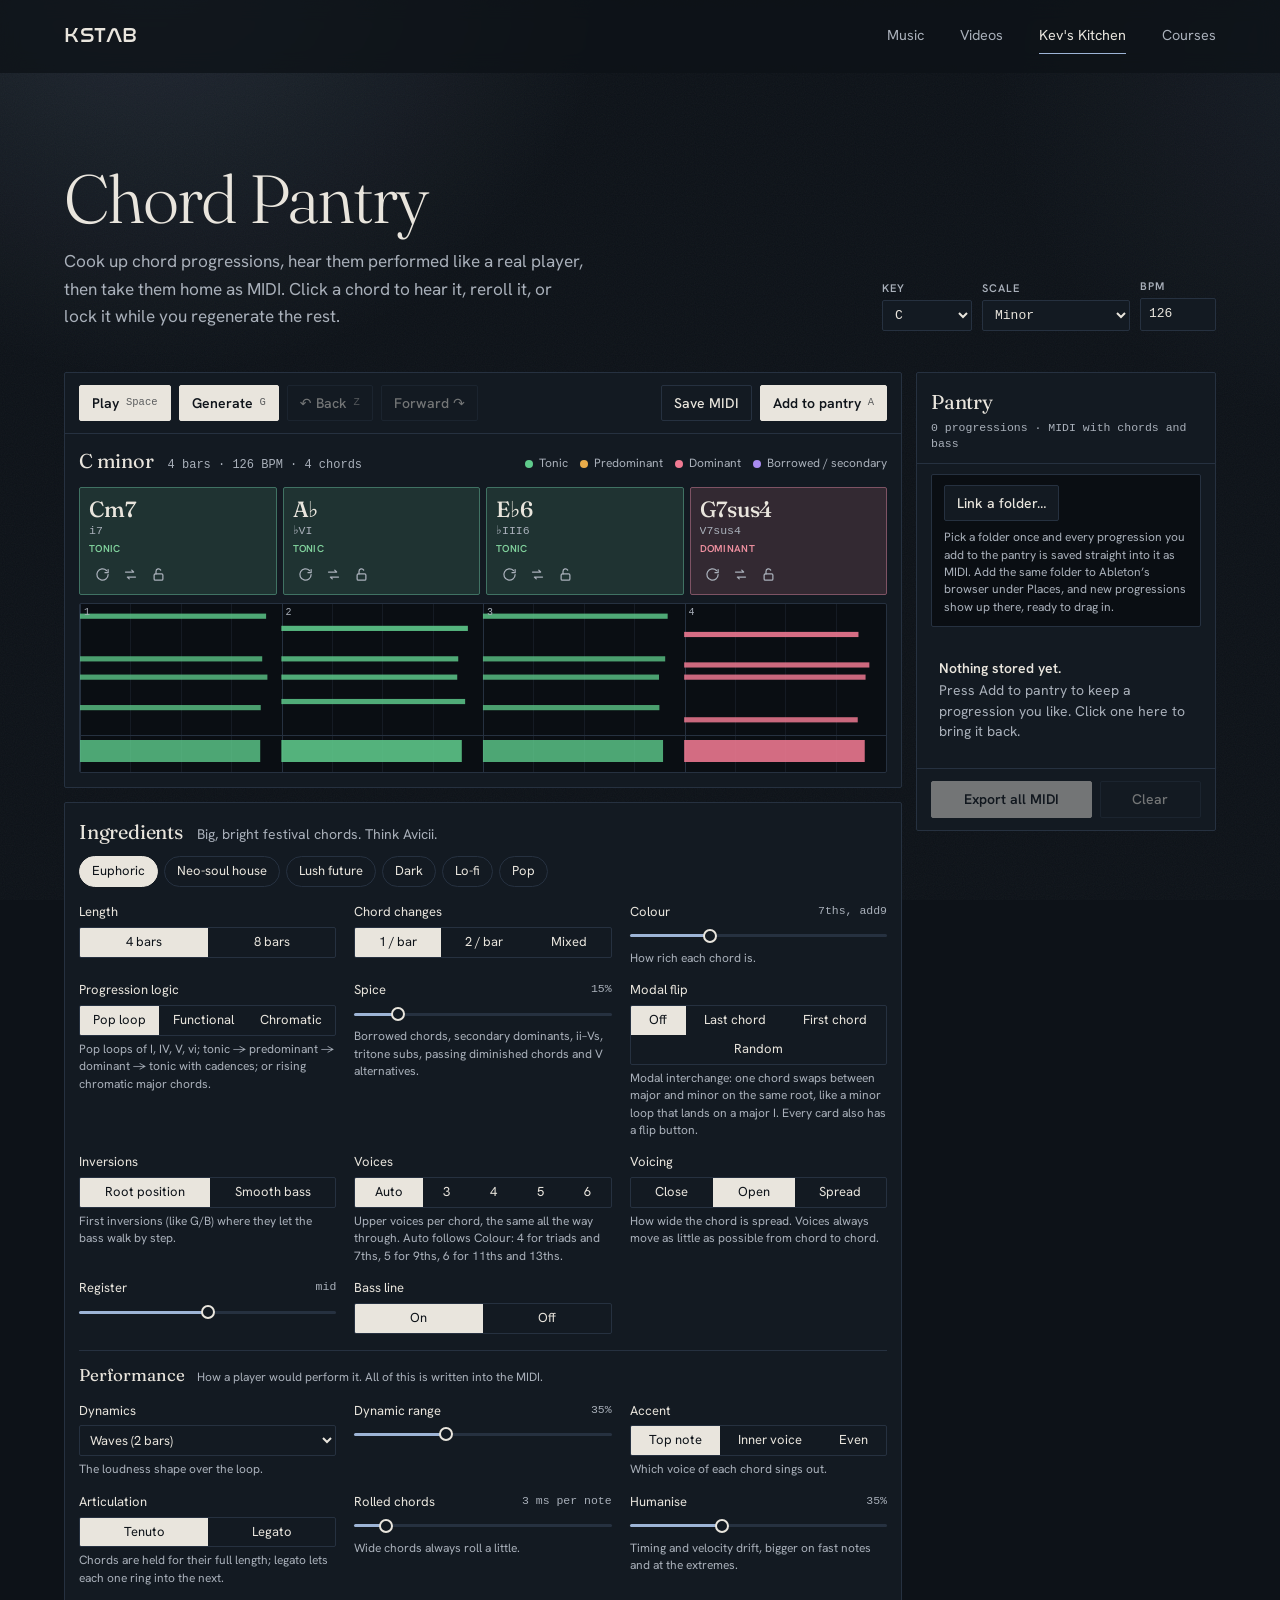
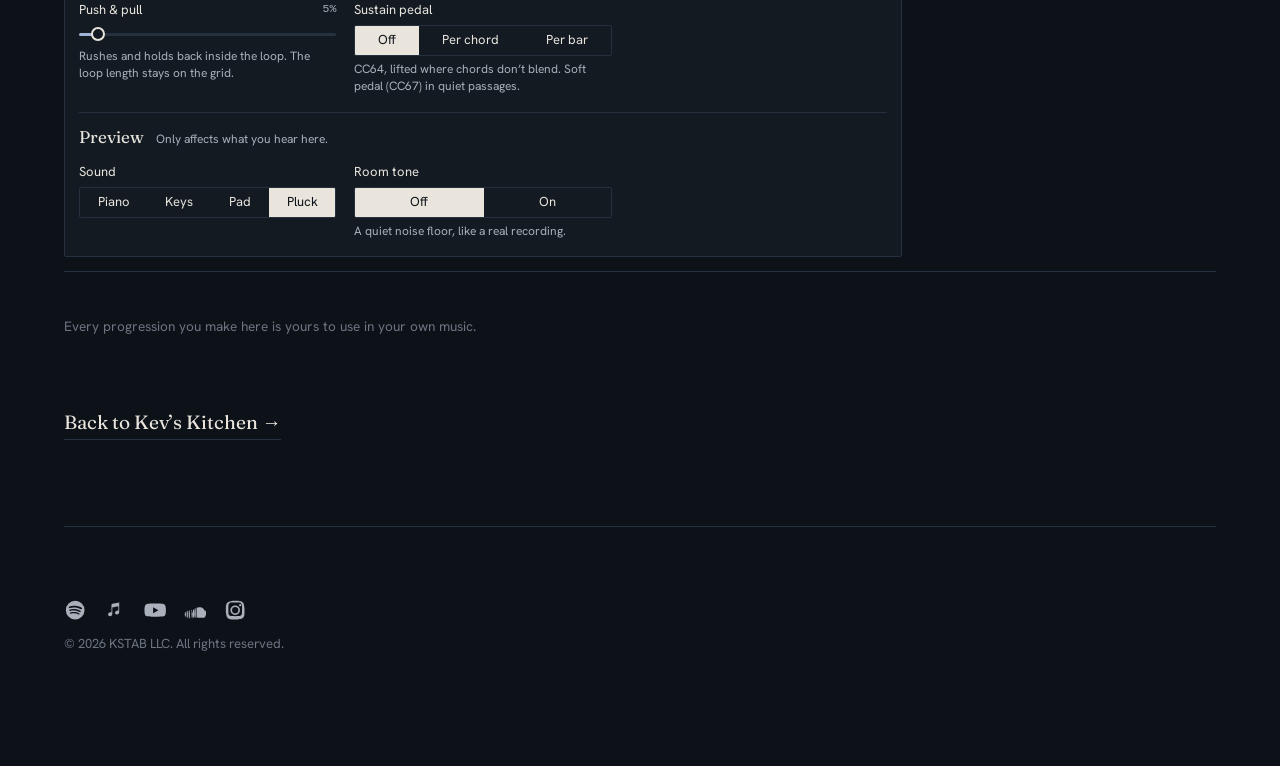
==== chord-pantry.html @ c42fcb66 "Chord Pantry: 3-6 voices per chord (Auto follows Colour) Co-Authored-By: Claude Opus 5.5 <noreply@an" ====
<!DOCTYPE html>
<html lang="en">
<head>
<meta charset="UTF-8">
<meta name="viewport" content="width=device-width, initial-scale=1, viewport-fit=cover">
<title>Chord Pantry — Kev&rsquo;s Kitchen</title>
<meta name="description" content="Chord Pantry: a free in-browser chord progression generator. Pick a style and key, hear it played like a real performance, and save it as MIDI with chords, bass and sustain pedal.">
<link rel="preconnect" href="https://fonts.googleapis.com">
<link rel="preconnect" href="https://fonts.gstatic.com" crossorigin>
<link href="https://fonts.googleapis.com/css2?family=Fraunces:opsz,wght@9..144,300;9..144,400;9..144,500&family=Hanken+Grotesk:wght@400;500;600&display=swap" rel="stylesheet">
<link rel="stylesheet" href="styles.css">
<link rel="icon" href="icons/favicon.svg" type="image/svg+xml">
<link rel="icon" href="icons/favicon-32.png" sizes="32x32" type="image/png">
<link rel="icon" href="icons/favicon.ico" sizes="any">
<link rel="apple-touch-icon" href="icons/apple-touch-icon.png">
<style>
/* Layout: a workbench — the progression (chord cards over a piano roll) is the hero; ingredients (controls) below it; the pantry of saved progressions on the right. Chords are tinted by harmonic function. */
:root{
  /* Site blue-hour palette (styles.css), mapped onto the tool's tokens */
  --maxw:1360px;
  --panel:var(--bg-raise); --sunk:#0a0e13; --muted:var(--ink-soft); --accent-ink:#10151b;
  --f-tonic:#5FCB8C; --f-pre:#E9AC4A; --f-dom:#F07A92; --f-color:#A98BF0; --tint:.16;
  --display:"Fraunces", Georgia, serif;
  --body:"Hanken Grotesk", system-ui, -apple-system, sans-serif;
  --mono:ui-monospace, "SF Mono", Menlo, Consolas, monospace;
}
*{box-sizing:border-box}
button,input,select{font:inherit;color:inherit}
:focus-visible{outline:2px solid var(--accent);outline-offset:2px}
.app{position:relative;z-index:1;max-width:var(--maxw);margin:0 auto;padding:0 var(--pad) clamp(2rem,5vh,3rem);font-size:14px;line-height:1.45;display:flex;flex-direction:column;gap:14px}

header.top{padding:clamp(3rem,10vh,6rem) 0 clamp(1rem,3vh,1.75rem);display:flex;flex-wrap:wrap;align-items:flex-end;justify-content:space-between;gap:14px 24px}
.brand h1{font-family:var(--display);font-weight:300;font-size:clamp(2.4rem,8vw,4.25rem);letter-spacing:-0.025em;margin:0 0 .85rem;line-height:1.05;text-wrap:balance}
.brand p{margin:0;color:var(--ink-soft);max-width:52ch;font-size:clamp(1rem,0.97rem + 0.15vw,1.075rem);line-height:1.6}
.globals{display:flex;flex-wrap:wrap;gap:10px;align-items:flex-end}
.field{display:flex;flex-direction:column;gap:3px;min-width:0}
.field label,.lbl{font-size:11px;text-transform:uppercase;letter-spacing:.08em;color:var(--muted);font-weight:600}
.field select,.field input[type=number]{background:var(--panel);border:1px solid var(--line);border-radius:2px;padding:6px 8px;font-family:var(--mono);font-size:13px}
.field input[type=number]{width:76px}

.bench{display:grid;grid-template-columns:minmax(0,1fr) 300px;grid-template-areas:"stage pantry" "ctrl pantry";gap:14px;align-items:start}
.panel{background:var(--panel);border:1px solid var(--line);border-radius:2px}
.stage{grid-area:stage;min-width:0}
.ctrl{grid-area:ctrl;min-width:0}
.pantry{grid-area:pantry}
@media (max-width:980px){ .bench{grid-template-columns:minmax(0,1fr);grid-template-areas:"stage" "ctrl" "pantry"} }

/* transport */
.transport{display:flex;flex-wrap:wrap;gap:8px;padding:12px 14px;border-bottom:1px solid var(--line);align-items:center}
.tbtn{border:1px solid var(--line);background:var(--panel);padding:7px 12px;border-radius:2px;cursor:pointer;font-weight:500;display:inline-flex;gap:7px;align-items:center;white-space:nowrap}
.tbtn:hover{background:var(--sunk)}
.tbtn.primary{background:var(--accent);color:var(--accent-ink);border-color:var(--accent);font-weight:600}
.tbtn.primary:hover{filter:brightness(1.07)}
.tbtn:disabled{opacity:.45;cursor:not-allowed}
.tbtn kbd{font-family:var(--mono);font-size:10.5px;opacity:.65}
.spacer{flex:1}
@media (max-width:560px){ .tbtn kbd{display:none} }

.readout{display:flex;flex-wrap:wrap;gap:6px 14px;align-items:baseline;padding:12px 14px 0;font-family:var(--mono);font-size:12px;color:var(--muted)}
.readout b{font-family:var(--display);font-weight:400;font-size:20px;color:var(--ink);letter-spacing:-.01em}
.legend{display:flex;flex-wrap:wrap;gap:12px;font-family:var(--body);font-size:12px;margin-left:auto}
.legend span{display:inline-flex;align-items:center;gap:6px}
.legend i{width:8px;height:8px;border-radius:50%;background:var(--c)}

/* timeline */
.tl{overflow-x:auto;padding:12px 14px 14px}
.tl-inner{min-width:680px;display:flex;flex-direction:column;gap:8px}
.strip{display:grid;gap:6px}
.card{--c:var(--f-tonic);position:relative;min-width:0;border:1px solid color-mix(in oklab,var(--c) 45%,var(--line));background:color-mix(in oklab,var(--c) calc(var(--tint)*100%),var(--panel));
  border-radius:2px;padding:9px 9px 8px;display:flex;flex-direction:column;gap:2px;cursor:pointer;text-align:left}
.card:hover{background:color-mix(in oklab,var(--c) calc(var(--tint)*180%),var(--panel))}
.card.playing{box-shadow:0 0 0 2px var(--c)}
.card .nm{font-family:var(--display);font-size:clamp(17px,1.8vw,22px);font-weight:500;letter-spacing:-.01em;line-height:1.1;white-space:nowrap;overflow:hidden;text-overflow:ellipsis}
.card .rn{font-family:var(--mono);font-size:11.5px;color:var(--muted);white-space:nowrap;overflow:hidden;text-overflow:ellipsis}
.card .fn{font-size:10px;text-transform:uppercase;letter-spacing:.03em;font-weight:600;color:color-mix(in oklab,var(--c) 80%,var(--ink));white-space:nowrap;overflow:hidden;text-overflow:ellipsis}
.card .acts{display:flex;gap:2px;margin-top:4px}
.card .ic{border:0;background:transparent;width:26px;height:24px;display:grid;place-items:center;border-radius:2px;color:var(--muted);cursor:pointer;padding:0}
.card .ic:hover{background:color-mix(in oklab,var(--c) 22%,transparent);color:var(--ink)}
.card .ic[aria-pressed="true"]{color:var(--c)}
.card .ic svg{width:15px;height:15px}
.card .ic:disabled{opacity:.3;cursor:default}
.card.locked{border-style:dashed}
.card.f-pre{--c:var(--f-pre)} .card.f-dom{--c:var(--f-dom)} .card.f-color,.card.f-sec{--c:var(--f-color)}
canvas.roll{width:100%;height:170px;display:block;border-radius:2px;background:var(--sunk);border:1px solid var(--line)}

/* controls */
.ctrl h2,.pantry h2{margin:0;font-family:var(--display);font-weight:400;font-size:20px;letter-spacing:-.01em}
.ctrl-head{display:flex;flex-wrap:wrap;align-items:baseline;gap:6px 14px;padding:14px 14px 0}
.ctrl-head p{margin:0;color:var(--muted)}
.styles{display:flex;flex-wrap:wrap;gap:6px;padding:10px 14px 4px}
.chip{border:1px solid var(--line);background:transparent;border-radius:999px;padding:5px 12px;cursor:pointer;font-size:13px}
.chip:hover{background:var(--sunk)}
.chip[aria-pressed="true"]{background:var(--ink);color:var(--bg);border-color:var(--ink)}
.grid{display:grid;grid-template-columns:repeat(auto-fill,minmax(190px,1fr));gap:14px 18px;padding:12px 14px 16px}
.prm{display:flex;flex-direction:column;gap:5px;min-width:0}
.prm .row{display:flex;justify-content:space-between;gap:8px;font-size:13px}
.prm .val{font-family:var(--mono);font-size:11.5px;color:var(--muted)}
.seg{display:flex;border:1px solid var(--line);border-radius:2px;overflow:hidden;flex-wrap:wrap}
.seg button{flex:1 1 auto;border:0;background:transparent;padding:5px 8px;cursor:pointer;font-size:13px;white-space:nowrap}
.seg button[aria-pressed="true"]{background:var(--ink);color:var(--bg)}
.prm select{background:var(--panel);border:1px solid var(--line);border-radius:2px;padding:5px 6px;font-size:13px;width:100%}
input[type=range]{-webkit-appearance:none;appearance:none;width:100%;height:18px;background:transparent;cursor:pointer;margin:0}
input[type=range]::-webkit-slider-runnable-track{height:3px;border-radius:2px;background:linear-gradient(90deg,var(--accent) var(--p,50%),var(--line) var(--p,50%))}
input[type=range]::-moz-range-track{height:3px;border-radius:2px;background:linear-gradient(90deg,var(--accent) var(--p,50%),var(--line) var(--p,50%))}
input[type=range]::-webkit-slider-thumb{-webkit-appearance:none;width:14px;height:14px;border-radius:50%;background:var(--panel);border:2px solid var(--ink);margin-top:-5.5px}
input[type=range]::-moz-range-thumb{width:12px;height:12px;border-radius:50%;background:var(--panel);border:2px solid var(--ink)}
.hint{font-size:12px;color:var(--muted);margin:0}
.ghead{grid-column:1/-1;display:flex;flex-wrap:wrap;align-items:baseline;gap:4px 12px;border-top:1px solid var(--line);padding-top:12px;margin-top:2px}
.ghead h3{margin:0;font-family:var(--display);font-weight:400;font-size:17px}

/* pantry */
.pantry-head{display:flex;flex-direction:column;gap:4px;padding:14px 14px 10px;border-bottom:1px solid var(--line)}
.pantry-head p{margin:0;font-family:var(--mono);font-size:11.5px;color:var(--muted)}
.plist{list-style:none;margin:0;padding:6px;display:flex;flex-direction:column;gap:2px;max-height:520px;overflow:auto}
.plist li{display:grid;grid-template-columns:minmax(0,1fr) auto;gap:6px;align-items:center;padding:7px 8px;border-radius:2px}
.plist li:hover{background:var(--sunk)}
.plist .load{border:0;background:transparent;text-align:left;cursor:pointer;padding:0;min-width:0}
.plist .ch{display:block;font-family:var(--display);font-size:15px;white-space:nowrap;overflow:hidden;text-overflow:ellipsis}
.plist .meta{display:block;font-family:var(--mono);font-size:11px;color:var(--muted);white-space:nowrap;overflow:hidden;text-overflow:ellipsis}
.plist .del{border:0;background:transparent;color:var(--muted);cursor:pointer;width:26px;height:26px;border-radius:2px}
.plist .del:hover{background:var(--panel);color:var(--ink)}
.plist .empty{display:block;padding:14px 8px;color:var(--muted)}
.plist .empty strong{display:block;color:var(--ink);font-weight:600;margin-bottom:2px}
.folder{margin:10px 14px 4px;padding:10px 12px;border:1px solid var(--line);border-radius:2px;background:var(--sunk);display:flex;flex-direction:column;gap:8px;font-size:13px}
.folder .f-row{display:flex;flex-wrap:wrap;gap:8px;align-items:center}
.folder .f-name{font-weight:600;overflow-wrap:anywhere}
.folder .f-help{font-size:12px;color:var(--muted);margin:0}
.folder .linkbtn{border:0;background:none;padding:0;color:var(--muted);text-decoration:underline;cursor:pointer;font-size:12px}
.pantry-foot{display:flex;flex-wrap:wrap;gap:8px;padding:12px 14px;border-top:1px solid var(--line)}
.pantry-foot .tbtn{flex:1 1 auto;justify-content:center}
.confirm{display:flex;flex-wrap:wrap;gap:8px;align-items:center;width:100%}

.toast{position:fixed;left:50%;bottom:calc(20px + env(safe-area-inset-bottom, 0px));transform:translateX(-50%) translateY(12px);opacity:0;pointer-events:none;
  background:var(--ink);color:var(--bg);padding:9px 14px;border-radius:2px;font-size:13px;transition:opacity .2s,transform .2s;max-width:calc(100vw - 32px)}
.toast.show{opacity:1;transform:translateX(-50%) translateY(0)}
@media (prefers-reduced-motion: reduce){ .toast{transition:none} }

/* Site look for the tool's buttons */
.tbtn{font-size:14px;transition:background .2s ease,color .2s ease,border-color .2s ease}
.tbtn.primary{background:var(--ink);color:#10151b;border-color:var(--ink)}
.tbtn.primary:hover{background:transparent;color:var(--ink);filter:none}
.tbtn kbd{background:none;border:0;padding:0;color:inherit;font-weight:500}
.page-foot{position:relative;z-index:1;border-top:1px solid var(--line);padding:clamp(2rem,5vh,3rem) 0 clamp(3rem,8vh,5rem)}
.page-foot p{color:var(--ink-faint);font-size:0.85rem;max-width:60ch;margin:0 0 1.5rem}
</style>

</head>
<body>
<div class="atmosphere" aria-hidden="true"></div>

<header class="nav" id="nav">
  <div class="nav-inner">
    <a href="index.html#top" class="wordmark">KSTAB</a>
    <nav class="nav-links" aria-label="Primary">
      <a href="discography.html">Music</a>
      <a href="videos.html">Videos</a>
      <a href="kitchen.html" class="active" aria-current="page">Kev's Kitchen</a>
      <a href="courses.html">Courses</a>
    </nav>
  </div>
</header>

<main class="app" id="top">
  <header class="top">
    <div class="brand">
      <h1>Chord Pantry</h1>
      <p>Cook up chord progressions, hear them performed like a real player, then take them home as MIDI. Click a chord to hear it, reroll it, or lock it while you regenerate the rest.</p>
    </div>
    <div class="globals">
      <div class="field"><label for="gKey">Key</label><select id="gKey"></select></div>
      <div class="field"><label for="gScale">Scale</label><select id="gScale"></select></div>
      <div class="field"><label for="gBpm">BPM</label><input id="gBpm" type="number" min="60" max="180" step="1" value="122"></div>
    </div>
  </header>

  <div class="bench">
    <section class="panel stage" aria-label="Progression">
      <div class="transport">
        <button class="tbtn primary" id="bPlay" type="button">Play <kbd>Space</kbd></button>
        <button class="tbtn primary" id="bGen" type="button">Generate <kbd>G</kbd></button>
        <button class="tbtn" id="bBack" type="button" title="Previous progression (Z)" disabled>&#8630; Back <kbd>Z</kbd></button>
        <button class="tbtn" id="bFwd" type="button" title="Forward again (Shift+Z)" disabled>Forward &#8631;</button>
        <span class="spacer"></span>
        <button class="tbtn" id="bMidi" type="button">Save MIDI</button>
        <button class="tbtn primary" id="bAdd" type="button">Add to pantry <kbd>A</kbd></button>
      </div>
      <div class="readout">
        <b id="rKey">C minor</b><span id="rMeta">4 bars · 122 BPM</span>
        <span class="legend" aria-label="Chord colours">
          <span style="--c:var(--f-tonic)"><i></i>Tonic</span>
          <span style="--c:var(--f-pre)"><i></i>Predominant</span>
          <span style="--c:var(--f-dom)"><i></i>Dominant</span>
          <span style="--c:var(--f-color)"><i></i>Borrowed / secondary</span>
        </span>
      </div>
      <div class="tl" id="tl">
        <div class="tl-inner">
          <div class="strip" id="strip"></div>
          <canvas class="roll" id="roll" aria-label="Piano roll of the progression"></canvas>
        </div>
      </div>
    </section>

    <section class="panel ctrl" aria-label="Ingredients">
      <div class="ctrl-head"><h2>Ingredients</h2><p id="styleHint"></p></div>
      <div class="styles" id="styles"></div>
      <div class="grid" id="params"></div>
    </section>

    <aside class="panel pantry" aria-label="Pantry">
      <div class="pantry-head"><h2>Pantry</h2><p id="pStats">0 progressions</p></div>
      <div class="folder" id="folderBox" hidden></div>
      <ul class="plist" id="pList"></ul>
      <div class="pantry-foot" id="pFoot">
        <button class="tbtn primary" id="bExport" type="button">Export all MIDI</button>
        <button class="tbtn" id="bClear" type="button">Clear</button>
      </div>
    </aside>
  </div>

  <div class="page-foot">
    <p>Every progression you make here is yours to use in your own music.</p>
    <a class="more-link" href="kitchen.html">Back to Kev&rsquo;s Kitchen &rarr;</a>
  </div>
  <footer id="contact">
      <div class="foot-grid">
        <div class="socials" aria-label="Social links">
          <a href="https://open.spotify.com/artist/7ogkPvRYLFvfpVNEqNGi7E?si=UTplcCznTDON6Axlid5GDA" target="_blank" rel="noopener" aria-label="Spotify"><svg viewBox="0 0 24 24"><path d="M12 2a10 10 0 100 20 10 10 0 000-20zm4.59 14.44a.62.62 0 01-.86.21c-2.35-1.44-5.3-1.76-8.79-.96a.62.62 0 11-.28-1.21c3.81-.87 7.08-.5 9.72 1.11.29.18.38.56.21.85zm1.22-2.72a.78.78 0 01-1.07.26c-2.69-1.65-6.79-2.13-9.97-1.17a.78.78 0 11-.45-1.49c3.63-1.1 8.15-.56 11.23 1.33.37.22.49.7.26 1.07zm.11-2.84C14.8 8.95 9.4 8.77 6.32 9.71a.94.94 0 11-.54-1.8c3.53-1.07 9.49-.86 13.23 1.36a.94.94 0 01-.96 1.61z"/></svg></a>
          <a href="https://music.apple.com/us/artist/kevin-stabinski/1827594935" target="_blank" rel="noopener" aria-label="Apple Music"><svg viewBox="0 0 24 24"><path d="M17.5 3.5c-.3 0-.6.05-1 .13L9 5.2c-.7.14-1 .55-1 1.25v8.06c-.4-.18-.85-.26-1.35-.2-1.3.16-2.3 1.16-2.25 2.36.05 1.1 1.05 1.9 2.3 1.78 1.2-.12 2.2-1.05 2.2-2.3V9.06l6.5-1.3v4.9c-.4-.17-.85-.25-1.35-.19-1.3.16-2.3 1.16-2.25 2.36.05 1.1 1.05 1.9 2.3 1.78 1.2-.12 2.2-1.05 2.2-2.3V4.6c0-.72-.38-1.12-1.1-1.1z"/></svg></a>
          <a href="https://www.youtube.com/@kstab" target="_blank" rel="noopener" aria-label="YouTube"><svg viewBox="0 0 24 24"><path d="M23 7.5a3 3 0 00-2.1-2.12C19.05 4.9 12 4.9 12 4.9s-7.05 0-8.9.48A3 3 0 001 7.5C.5 9.36.5 12 .5 12s0 2.64.5 4.5a3 3 0 002.1 2.12C4.95 19.1 12 19.1 12 19.1s7.05 0 8.9-.48A3 3 0 0023 16.5c.5-1.86.5-4.5.5-4.5s0-2.64-.5-4.5zM9.75 15.25v-6.5L15.5 12l-5.75 3.25z"/></svg></a>
          <a href="https://soundcloud.com/kstab" target="_blank" rel="noopener" aria-label="SoundCloud"><svg viewBox="0 0 24 24"><path d="M1 14.5c0-.3.2-.5.4-.5.3 0 .5.2.5.5l.2 2-.2 2c0 .3-.2.5-.5.5-.2 0-.4-.2-.4-.5l-.2-2 .2-2zm2-1.3c0-.3.2-.5.5-.5.2 0 .4.2.5.5l.2 3.3-.2 3.2c0 .3-.3.5-.5.5-.3 0-.5-.2-.5-.5L2.8 16l.2-2.8zm2.2-.7c0-.3.2-.5.5-.5s.5.2.5.5l.2 4-.2 3.8c0 .3-.2.5-.5.5s-.5-.2-.5-.5L5 16l.2-3.5zm2.3-.5c0-.3.2-.6.5-.6.3 0 .5.3.5.6L9.4 16l-.2 3.7c0 .3-.2.5-.5.5-.3 0-.5-.2-.5-.5L8 16l.2-3.7zm2.3-.3c0-.3.3-.5.6-.5.3 0 .5.2.5.5l.2 4.3-.2 3.5c0 .3-.2.5-.5.5-.3 0-.6-.2-.6-.5L9.5 16l.2-4.3zM12 10c.3 0 .5.2.5.5l.2 5.5-.2 3.5c0 .3-.2.5-.5.5s-.5-.2-.5-.5l-.2-3.5.2-5.5c0-.3.2-.5.5-.5zm2-1c.3 0 .5.2.5.5v10c0 .3-.2.5-.5.5s-.5-.2-.5-.5V9.5c0-.3.2-.5.5-.5zm7.5 3c1.4 0 2.5 1.1 2.5 2.5S22.9 20 21.5 20H15c-.3 0-.5-.2-.5-.5V9.7c0-.3.1-.4.4-.5.7-.3 1.5-.4 2.3-.4 2.6 0 4.7 1.9 5.1 4.4.2-.1.5-.2.7-.2z"/></svg></a>
          <a href="https://www.instagram.com/kstabinski" target="_blank" rel="noopener" aria-label="Instagram"><svg viewBox="0 0 24 24"><path d="M12 2c2.7 0 3 0 4.1.06 1 .05 1.7.22 2.3.46.6.24 1.1.56 1.6 1.06.5.5.82 1 1.06 1.6.24.6.4 1.3.46 2.3C21.99 9 22 9.3 22 12s0 3-.06 4.1c-.05 1-.22 1.7-.46 2.3a4.3 4.3 0 01-1.06 1.6c-.5.5-1 .82-1.6 1.06-.6.24-1.3.4-2.3.46C15 21.99 14.7 22 12 22s-3 0-4.1-.06c-1-.05-1.7-.22-2.3-.46a4.3 4.3 0 01-1.6-1.06 4.3 4.3 0 01-1.06-1.6c-.24-.6-.4-1.3-.46-2.3C2.01 15 2 14.7 2 12s0-3 .06-4.1c.05-1 .22-1.7.46-2.3A4.3 4.3 0 013.58 4c.5-.5 1-.82 1.6-1.06.6-.24 1.3-.4 2.3-.46C9 2.01 9.3 2 12 2zm0 1.8c-2.65 0-2.96.01-4 .06-.77.04-1.19.16-1.47.27-.37.14-.63.31-.91.59-.28.28-.45.54-.59.91-.1.28-.23.7-.27 1.47-.05 1.04-.06 1.35-.06 4s.01 2.96.06 4c.04.77.16 1.19.27 1.47.14.37.31.63.59.91.28.28.54.45.91.59.28.1.7.23 1.47.27 1.04.05 1.35.06 4 .06s2.96-.01 4-.06c.77-.04 1.19-.16 1.47-.27.37-.14.63-.31.91-.59.28-.28.45-.54.59-.91.1-.28.23-.7.27-1.47.05-1.04.06-1.35.06-4s-.01-2.96-.06-4c-.04-.77-.16-1.19-.27-1.47a2.5 2.5 0 00-.59-.91 2.5 2.5 0 00-.91-.59c-.28-.1-.7-.23-1.47-.27-1.04-.05-1.35-.06-4-.06zm0 3.06a5.14 5.14 0 110 10.28 5.14 5.14 0 010-10.28zm0 8.48a3.34 3.34 0 100-6.68 3.34 3.34 0 000 6.68zm6.54-8.69a1.2 1.2 0 11-2.4 0 1.2 1.2 0 012.4 0z"/></svg></a>
        </div>
      </div>
      <p class="foot-meta">&copy; 2026 KSTAB LLC. All rights reserved.</p>
    </footer>
</main>
<div class="toast" id="toast" role="status" aria-live="polite"></div>

<script>
(() => {
"use strict";
const $=s=>document.querySelector(s);
const clamp=(v,a,b)=>Math.min(b,Math.max(a,v));
function mulberry(a){ return ()=>{ a|=0; a=a+0x6D2B79F5|0; let t=Math.imul(a^a>>>15,1|a); t=t+Math.imul(t^t>>>7,61|t)^t; return ((t^t>>>14)>>>0)/4294967296; }; }

/* ---------------- music theory ---------------- */
const N_SHARP=['C','C♯','D','D♯','E','F','F♯','G','G♯','A','A♯','B'], N_FLAT=['C','D♭','D','E♭','E','F','G♭','G','A♭','A','B♭','B'];
const SCALES={
  major:{label:'Major',iv:[0,2,4,5,7,9,11],minor:false,rel:0},
  lydian:{label:'Lydian',iv:[0,2,4,6,7,9,11],minor:false,rel:7},
  mixolydian:{label:'Mixolydian',iv:[0,2,4,5,7,9,10],minor:false,rel:5},
  minor:{label:'Minor',iv:[0,2,3,5,7,8,10],minor:true,rel:3},
  dorian:{label:'Dorian',iv:[0,2,3,5,7,9,10],minor:true,rel:10},
  phrygian:{label:'Phrygian',iv:[0,1,3,5,7,8,10],minor:true,rel:8},
  harmonic:{label:'Harmonic minor',iv:[0,2,3,5,7,8,11],minor:true,rel:3},
};
const flatKey=(key,scale)=>[5,10,3,8,1,6].includes((key+SCALES[scale].rel)%12);
const noteName=(pc,key,scale)=>(flatKey(key,scale)?N_FLAT:N_SHARP)[((pc%12)+12)%12];
const ascii=s=>s.replace(/♯/g,'#').replace(/♭/g,'b').replace(/°/g,'dim').replace(/ø/g,'m7b5');

// chord qualities: intervals above the root, symbol, family
const Q={
  maj:{iv:[0,4,7],s:''}, min:{iv:[0,3,7],s:'m'}, dim:{iv:[0,3,6],s:'°'},
  sus2:{iv:[0,2,7],s:'sus2'}, sus4:{iv:[0,5,7],s:'sus4'},
  add9:{iv:[0,4,7,14],s:'add9'}, madd9:{iv:[0,3,7,14],s:'m(add9)'},
  '6':{iv:[0,4,7,9],s:'6'}, m6:{iv:[0,3,7,9],s:'m6'}, '69':{iv:[0,4,7,9,14],s:'6/9'},
  maj7:{iv:[0,4,7,11],s:'maj7'}, m7:{iv:[0,3,7,10],s:'m7'}, '7':{iv:[0,4,7,10],s:'7'},
  m7b5:{iv:[0,3,6,10],s:'m7♭5'}, dim7:{iv:[0,3,6,9],s:'°7'},
  maj9:{iv:[0,4,7,11,14],s:'maj9'}, m9:{iv:[0,3,7,10,14],s:'m9'}, '9':{iv:[0,4,7,10,14],s:'9'},
  m11:{iv:[0,3,7,10,14,17],s:'m11'}, '9sus4':{iv:[0,5,7,10,14],s:'9sus4'}, '7sus4':{iv:[0,5,7,10],s:'7sus4'},
  'maj9#11':{iv:[0,4,7,11,14,18],s:'maj9♯11'}, 'maj7#11':{iv:[0,4,7,11,18],s:'maj7♯11'}, '13':{iv:[0,4,7,10,14,21],s:'13'}, '7b9':{iv:[0,4,7,10,13],s:'7♭9'},
};
// how rich each family gets as Colour rises (level 0..3)
const EXT={
  maj:[['maj'],['add9','maj7','6','sus2'],['maj9','69','maj7'],['maj9','69','maj9#11','maj7#11']],
  majDom:[['maj'],['add9','7','sus4'],['9','7sus4','13'],['13','9sus4','9']],     // major chords whose in-key 7th is flat (V in major, ♭VII in minor)
  min:[['min'],['m7','madd9','m6'],['m9','m7'],['m11','m9','m7']],
  dom:[['7'],['9','7sus4'],['9','13','9sus4'],['13','9sus4','7b9']],
  dim:[['dim'],['m7b5'],['m7b5'],['m7b5']],
  hdim:[['m7b5'],['m7b5'],['m7b5'],['m7b5']],
  sus:[['sus4'],['sus2','7sus4'],['9sus4'],['9sus4']],
};
const NUMS=['I','II','III','IV','V','VI','VII'], MAJ=[0,2,4,5,7,9,11], MIN=[0,2,3,5,7,8,10];
// numerals are read against the major scale in major-type keys and the natural-minor scale in minor-type keys
function parseTok(t,minor){
  const m=/^([b#]?)(VII|VI|V|IV|III|II|I|vii|vi|v|iv|iii|ii|i)(.*)$/.exec(t);
  const acc=m[1]==='b'?-1:m[1]==='#'?1:0, num=m[2], suf=m[3], up=num===num.toUpperCase();
  const r=((minor?MIN:MAJ)[NUMS.indexOf(num.toUpperCase())]+acc+12)%12;
  let fam=up?'maj':'min';
  if(suf==='7') fam=up?'dom':'min'; else if(suf==='o') fam='dim'; else if(suf==='ø') fam='hdim'; else if(suf==='sus') fam='sus';
  return {r,fam};
}
const RN=['I','♭II','II','♭III','III','IV','♭V','V','♭VI','VI','♭VII','VII'];
const isMinorQ=q=>['min','m7','m9','m11','madd9','m6','m7b5','dim','dim7'].includes(q);
const RN_SHARP={1:'♯I',3:'♯II',6:'♯IV',8:'♯V',10:'♯VI'};
function numeral(r,q){ let n=(q==='dim7'||q==='dim')&&RN_SHARP[r]?RN_SHARP[r]:RN[r]; if(isMinorQ(q)) n=n.toLowerCase();
  const s=Q[q].s.replace(/^m(?!aj)/,''); return n+(q==='dim'?'°':q==='m7b5'?'ø7':q==='dim7'?'°7':s); }
function roman(ch){
  const inv=ch.slashLbl?'⁶':'';
  if(ch.sec) return (Q[ch.q].iv.includes(10)?'V7':'V')+'/'+ch.sec;      // secondary dominant: "V7/vi"
  return numeral(ch.r,ch.q)+inv;
}
const FN_TAG={tonic:'tonic',pre:'predominant',dom:'dominant',color:'borrowed',sec:'secondary',flip:'modal flip'};
// function (after Rick Beato's Masterclass 2): tonic chords share two notes with I (I, iii, vi; i, ♭III, ♭VI),
// predominant chords hold the 4th degree (ii, IV), dominant chords hold the leading tone (V, vii°; ♭VII in pop/minor).
// Anything with notes from outside the key is borrowed, or a secondary dominant when it resolves to its target.
function func(ch,st){
  if(ch.sec) return 'sec';
  const sc=SCALES[st.scale].iv, minor=SCALES[st.scale].minor;
  const out=Q[ch.q].iv.slice(0,3).some(x=>!sc.includes((ch.r+x)%12));
  if(out && !(minor && ch.r===7)) return 'color';                 // V(7) in minor borrows the leading tone: still dominant
  if([7,10,11].includes(ch.r)) return 'dom';
  if([2,5].includes(ch.r)) return 'pre';
  if(ch.r===1||ch.r===6) return 'color';
  return 'tonic';
}
// mark secondary dominants (a major/dominant chord a 5th above the next chord's root, outside the key)
function analyze(p,st){
  const sc=SCALES[st.scale].iv, cs=p.chords;
  cs.forEach((ch,i)=>{ ch.sec=null; const nx=cs[(i+1)%cs.length]; if(!nx||nx===ch||ch.flip) return;
    const majorish=Q[ch.q].iv.includes(4) && !Q[ch.q].iv.includes(3);
    const outside=Q[ch.q].iv.slice(0,4).some(x=>!sc.includes((ch.r+x)%12));
    if(majorish && outside && (ch.r+5)%12===nx.r && nx.r!==0 && !['dim','hdim'].includes(nx.fam)) ch.sec=numeral(nx.r, nx.fam==='min'?'min':'maj');
  });
}
const diatonicFam=(r,scale)=>{ const sc=SCALES[scale].iv, i=sc.indexOf(r); if(i<0) return 'maj';
  const third=(sc[(i+2)%7]-r+12)%12, fifth=(sc[(i+4)%7]-r+12)%12;
  return third===4 ? (fifth===8?'maj':'maj') : (fifth===6?'dim':'min'); };

/* ---------------- styles ---------------- */
const STYLES={
  euphoric:{label:'Euphoric',hint:'Big, bright festival chords. Think Avicii.',
    maj:['vi IV I V','I V vi IV','IV I V vi','I vi IV Vsus','vi V IV V'],
    min:['i VI III VII','i VII VI VII','VI VII i i','i III VII VI','i VI VII v'],
    sus:0.35, def:{scale:'minor',flow:'loop',inv:'root',flip:'off',color:0.3,spice:0.15,rate:'1',rhythm:'hold',voicing:'open',sound:'pluck',swing:0,bpm:126,humanize:0.3,dyn:'waves',range:0.35,accent:'top',artic:'tenuto',roll:0.1,rubato:0.05,pedal:'off'}},
  neosoul:{label:'Neo-soul house',hint:'Warm 7ths and 9ths. Think Kaytranada.',
    maj:['ii V7 I vi','IV iii ii I','ii iii IV V7','I VI7 ii V7','IV V7 iii vi'],
    min:['i iv VII7 III','iiø V7 i iv','i IV7 i IV7','iv v i VI','i VII VI V7'],
    def:{scale:'minor',flow:'loop',inv:'smooth',flip:'last',color:0.75,spice:0.3,rate:'2',rhythm:'hold',voicing:'open',sound:'keys',swing:0,bpm:118,humanize:0.4,dyn:'waves',range:0.4,accent:'inner',artic:'tenuto',roll:0.12,rubato:0.12,pedal:'off'}},
  future:{label:'Lush future',hint:'Wide, glossy, slightly chromatic. Think Sam Gellaitry.',
    maj:['IV V iii vi','I II IV iv','IV I bVII IV','vi IV I II','I iii IV iv'],
    min:['i VI III VII','iv i VI VII','i VII iv VI'],
    def:{scale:'lydian',flow:'functional',inv:'smooth',flip:'off',color:0.8,spice:0.35,rate:'mixed',rhythm:'hold',voicing:'spread',sound:'keys',swing:0,bpm:124,humanize:0.35,dyn:'swell',range:0.45,accent:'top',artic:'tenuto',roll:0.18,rubato:0.1,pedal:'chord'}},
  dark:{label:'Dark',hint:'Brooding minor loops for heavier tracks.',
    maj:['I bVII bVI bVII','I bIII IV iv'],
    min:['i bII i VII','i VI iv V7','i iv VI V7','i VI III VII','i v VI iv'],
    def:{scale:'minor',flow:'loop',inv:'root',flip:'off',color:0.3,spice:0.3,rate:'1',rhythm:'hold',voicing:'close',sound:'pad',swing:0,bpm:128,humanize:0.3,dyn:'swell',range:0.5,accent:'top',artic:'legato',roll:0.08,rubato:0.08,pedal:'chord'}},
  lofi:{label:'Lo-fi',hint:'Jazzy, dusty and laid back.',
    maj:['ii V7 I vi','IV iii vi I','I vi ii V7','IV iv iii VI7'],
    min:['i iv VII III','iv v i i','iiø V7 i VI'],
    def:{scale:'major',flow:'functional',inv:'smooth',flip:'off',color:0.8,spice:0.3,rate:'1',rhythm:'hold',voicing:'open',sound:'piano',swing:0,bpm:84,humanize:0.55,dyn:'waves',range:0.45,accent:'inner',artic:'legato',roll:0.45,rubato:0.35,pedal:'chord'}},
  pop:{label:'Pop',hint:'Clean, singable triads.',
    maj:['I V vi IV','vi IV I V','I IV vi V','I vi IV V'],
    min:['i VI III VII','i iv VI V','i VI iv V'],
    def:{scale:'major',flow:'loop',inv:'smooth',flip:'off',color:0.12,spice:0.1,rate:'1',rhythm:'hold',voicing:'close',sound:'piano',swing:0,bpm:120,humanize:0.35,dyn:'build',range:0.4,accent:'top',artic:'tenuto',roll:0.15,rubato:0.1,pedal:'chord'}},
};
// make the chosen mode audible
const MODE_SUBS={
  lydian:[[2,'min',2,'maj']],
  mixolydian:[[7,'maj',10,'maj'],[7,'dom',7,'min']],
  dorian:[[5,'min',5,'maj']],
  phrygian:[[10,'maj',1,'maj'],[7,'min',1,'maj']],
  harmonic:[[7,'min',7,'dom'],[10,'maj',7,'dom']],
};
// borrowed-chord swaps (Spice)
// borrowed chords (Spice): major keys borrow from the parallel minor (i, ii°, ♭III, iv, v, ♭VI, ♭VII); minor keys from the parallel major
// major keys borrow from the parallel minor modes (Aeolian, Dorian, Phrygian), each with its typical chord type:
// ♭IImaj7, iiø, ♭IIImaj7, iv m7/m6, v, ♭VImaj7, ♭VII7
// [from root, from type, to root, to type, chord type, how common]
const BORROW={maj:[[5,'maj',5,'min',null,3],[9,'min',8,'maj','maj7',2],[4,'min',3,'maj','maj7',1.5],[7,'maj',10,'dom',null,1.2],[2,'min',2,'hdim',null,0.8],[2,'min',1,'maj','maj7',0.5]],
              min:[[7,'min',7,'dom',null,3],[5,'min',5,'maj',null,1.5],[10,'maj',7,'dom',null,1.2],[8,'maj',5,'min',null,0.8],[3,'maj',3,'min',null,0.2]]};
// functional flow: tonic -> predominant -> dominant -> tonic, with plagal (IV-I) and deceptive (V-vi) moves
const FUNC={maj:{T:[[0,'maj',3],[9,'min',2.5],[4,'min',0.8]],PD:[[5,'maj',3],[2,'min',2]],D:[[7,'maj',3]]},
            min:{T:[[0,'min',3],[8,'maj',2],[3,'maj',1.5]],PD:[[5,'min',3],[2,'hdim',0.7]],D:[[7,'min',1.3],[7,'dom',1.5],[10,'maj',2]]}};
const FLOW={T:{T:0.22,PD:0.53,D:0.25},PD:{D:0.55,T:0.3,PD:0.15},D:{T:0.72,PD:0.18,D:0.1}};
// chromatic flow: rising major chords from the tonic (I ♭II ♭III IV, the Radiohead move) and the ♭VI–V–IV fall
const CHROM={maj:[['I','bII','bIII','IV'],['I','bVI','V','IV'],['I','bIII','IV','iv'],['I','bVI','bVII','I']],
             min:[['i','bII','III','iv'],['i','VI','V','iv'],['i','bII','i','VII'],['i','III','bII','i']]};

/* ---------------- state ---------------- */
const KEY='chordpantry.v1';
const DEF={key:0,scale:'minor',style:'euphoric',bars:4,rate:'1',color:0.3,spice:0.15,voicing:'open',register:0.5,rhythm:'hold',swing:0,humanize:0.35,bass:true,sound:'pluck',bpm:126,seed:1,flow:'loop',inv:'root',flip:'off',voices:'auto',
  dyn:'waves',range:0.35,accent:'top',artic:'tenuto',roll:0.1,rubato:0.05,pedal:'off',room:false};
let S={set:{...DEF},prog:null,pantry:[]};
const held=set=>({...DEF,...set,rhythm:'hold',swing:0,artic:set&&set.artic==='staccato'?'tenuto':(set&&set.artic)||DEF.artic});
try{ const j=JSON.parse(localStorage.getItem(KEY)||'null'); if(j&&j.set){ S.set=held(j.set); S.prog=j.prog||null; S.pantry=Array.isArray(j.pantry)?j.pantry:[]; } }catch(e){}
let pT; const persist=()=>{ clearTimeout(pT); pT=setTimeout(()=>{ try{ localStorage.setItem(KEY,JSON.stringify(S)); }catch(e){} },150); };
let uid=S.pantry.reduce((a,b)=>Math.max(a,b.id||0),0);

/* ---------------- generation ---------------- */
function slotsFor(st,R){
  const out=[]; for(let b=0;b<st.bars;b++){
    const two = st.rate==='2' || (st.rate==='mixed' && (R()<0.35 || (b===st.bars-1 && R()<0.6)));
    if(two){ out.push({bar:b,start:b*4,len:2,role:'main'},{bar:b,start:b*4+2,len:2,role:'pass'}); }
    else out.push({bar:b,start:b*4,len:4,role:'main'});
  } return out;
}
// the half-bar chord between two main chords. In-key by default; a colour approach chord only when Spice allows one.
function passing(T,prev,st,R,colour,prevOut){
  const sc=SCALES[st.scale].iv, opts=[];
  if(prevOut) return {r:prev.r,fam:prev.fam,force:prev.force||null,flip:!!prev.flip,slash:'third'};   // a colour chord keeps its pull toward the next chord
  if(colour && T.fam!=='dim' && T.fam!=='hdim'){
    if(!sc.includes((T.r+7)%12)||T.r!==0) opts.push([1.4,{r:(T.r+7)%12,fam:'dom'}]);           // V7 of the next chord
    if(st.spice>0.35) opts.push([0.9,{r:(T.r+1)%12,fam:'dom'}]);                              // tritone sub: a dominant a half step above
    opts.push([0.8,{r:(T.r+11)%12,fam:'dim',force:'dim7'}]);                                   // diminished chord a half step below
  } else {
    opts.push([1.2,{r:prev.r,fam:prev.fam,force:prev.force||null,flip:!!prev.flip,slash:'third'}]);   // same chord, 3rd in the bass
    const i=sc.indexOf(T.r);
    if(i>=0){ const r=sc[(i+6)%7]; if(r!==prev.r) opts.push([0.9,{r,fam:diatonicFam(r,st.scale)}]); }   // the in-key chord a step below the next
    const ii=(T.r+2)%12; if((T.fam==='maj')&&sc.includes(ii)&&diatonicFam(ii,st.scale)==='min'&&ii!==prev.r) opts.push([0.9,{r:ii,fam:'min'}]);   // its ii, when in key
    if(T.r===0 && sc.includes(7) && prev.r!==7 && sc.includes(prev.r) && prev.fam!=='dom') opts.push([1.1,{r:7,fam:SCALES[st.scale].minor?'min':'maj'}]);     // V into the tonic
  }
  let tot=opts.reduce((a,o)=>a+o[0],0), x=R()*tot; for(const [w,o] of opts){ x-=w; if(x<=0) return {...o}; } return {...opts[0][1]};
}
function newChord(base,slot,R){ return {r:base.r,fam:base.fam,force:base.force||null,flip:!!base.flip,slash:base.slash==='third'?'third':null,start:slot.start,len:slot.len,role:slot.role,locked:false,u:R(),q:'maj'}; }
// modal interchange: same root, swap major <-> minor (borrowing the chord from the parallel scale)
function flipChord(c){
  if(c.fam==='maj'||c.fam==='dom') c.fam='min'; else if(c.fam==='min') c.fam='maj'; else return false;
  c.flip=!c.flip; c.force=null; c.susRes=false; c.slash=null; return true;
}
const canFlip=c=>['maj','dom','min'].includes(c.fam);
const pickW=(R,list)=>{ let t=list.reduce((a,x)=>a+x[x.length-1],0), x=R()*t; for(const it of list){ x-=it[it.length-1]; if(x<=0) return it; } return list[0]; };
function functionalSeq(st,R,minor){
  const n=st.bars, F=FUNC[minor?'min':'maj'], seq=[{r:0,fam:minor?'min':'maj',fn:'T'}];
  for(let i=1;i<n;i++){
    const cadence = i===n-1 || (n===8&&i===3);
    const prev=seq[i-1], w={...(cadence?{D:0.7,PD:0.3}:FLOW[prev.fn])}; if(prev.fn==='D'){ delete w.D; if(cadence) w.PD=1; }   // no V twice in a row
    const fn=pickW(R,Object.entries(w))[0];
    let c; for(let k=0;k<6;k++){ let opts=F[fn].filter(x=>x[0]!==prev.r).map(x=>[x[0],x[1],null,x[2]*(prev.fn==='D'&&fn==='T'&&x[0]!==0?1.6:1)]); if(!opts.length) opts=F[fn].map(x=>[x[0],x[1],null,x[2]]);
      const x=pickW(R,opts); c={r:x[0],fam:x[1],force:x[2],fn}; if(c.r!==prev.r) break; }
    seq.push(c);
  }
  return seq;
}
function generate(st,keep){
  const R=mulberry(st.seed*7919+17), sty=STYLES[st.style], minor=SCALES[st.scale].minor;
  let tpl;
  if(st.flow==='functional') tpl=functionalSeq(st,R,minor);
  else if(st.flow==='chromatic'){ const L=CHROM[minor?'min':'maj'], t=L[Math.floor(R()*L.length)];
    tpl=t.map((tok,i)=>{ const c=parseTok(tok,minor);
      if(c.r===1) c.force='maj7#11'; else if(c.r===3&&c.fam==='maj') c.force='69'; else if(c.r===5&&c.fam==='maj'&&i===t.length-1) c.susRes=true;
      return c; }); }
  else { const list=minor?sty.min:sty.maj; tpl=list[Math.floor(R()*list.length)].split(' ').map(t=>parseTok(t,minor)); }
  const mains=[]; for(let b=0;b<st.bars;b++) mains.push({...tpl[b%tpl.length]});
  // the mode's own colour (Dorian IV, Mixolydian ♭VII, Lydian II, Phrygian ♭II...): once per loop, not on every match
  const subs=MODE_SUBS[st.scale]||[];
  if(subs.length && R()<0.8){ const spots=[]; mains.forEach((c,b)=>{ for(const [r,f,r2,f2] of subs) if(b>0&&c.r===r&&c.fam===f) spots.push([b,r2,f2]); });
    if(spots.length){ const [b,r2,f2]=spots[Math.floor(R()*spots.length)]; mains[b]={r:r2,fam:f2}; } }
  // Spice is a budget of outside chords per 4 bars (0-3), each one placed where it resolves:
  // a borrowed chord from the parallel minor modes, or a secondary dominant right before its target
  let budget=(st.spice<0.12?0:st.spice<0.4?1:st.spice<0.7?2:3)*(st.bars/4);
  if(st.flip&&st.flip!=='off') budget=Math.max(0,budget-1);           // the modal flip spends one
  const FAMIV={maj:[0,4,7],min:[0,3,7],dom:[0,4,7,10],hdim:[0,3,6,10],dim:[0,3,6],sus:[0,5,7]};
  const isOut=c=>(FAMIV[c.fam]||[0,4,7]).some(x=>!SCALES[st.scale].iv.includes((c.r+x)%12));   // any chord note outside the key
  const bars=[...Array(st.bars).keys()].slice(1).sort(()=>R()-0.5);
  for(const b of bars){ if(budget<1) break; if(R()>0.8) continue;
    const c=mains[b], nx=mains[(b+1)%st.bars], prev=mains[b-1];
    if(isOut(c)||isOut(prev)) continue;                                   // never two colour chords in a row
    const opts=[];
    for(const x of BORROW[minor?'min':'maj']) if(x[0]===c.r&&x[1]===c.fam){
      if(x[3]==='hdim' && nx.r!==7) continue;                          // iiø only when a V follows
      if(x[2]===10 && x[3]==='dom' && nx.r!==0) continue;               // backdoor ♭VII7 only straight into I
      if(x[2]===prev.r||x[2]===nx.r) continue;                         // no repeated roots
      opts.push([{r:x[2],fam:x[3],force:x[4]||null},x[5]]); }
    if(st.flow!=='chromatic' && nx.r!==0 && ['maj','min'].includes(nx.fam) && c.r!==7 && SCALES[st.scale].iv.includes(nx.r)) opts.push([{r:(nx.r+7)%12,fam:'dom'},1.5]);   // secondary dominant
    if(c.r===7 && nx.r===0 && !minor) opts.push([{r:10,fam:'dom'},1.2],[{r:1,fam:'dom'},0.8],[{r:5,fam:'min',force:'m6'},0.8]);   // V alternatives: backdoor ♭VII7, tritone ♭II7, iv m6
    if(!opts.length) continue;
    mains[b]=pickW(R,opts)[0]; budget--; }
  // ♭II wants to fall back to I unless it is part of a rising line
  for(let b=0;b<st.bars;b++){ const c=mains[b]; if(c.r!==1) continue; const nx=mains[(b+1)%st.bars];
    if(!(nx.r===3||nx.r===5) && nx.r!==0 && b+1<st.bars) mains[b+1]={r:0,fam:minor?'min':'maj'}; }
  // modal flip (Kaytranada / Tyler / Thundercat move): swap the landing or opening chord between major and minor
  if(st.flip && st.flip!=='off'){
    // "last": the loop lands on the tonic and that landing chord changes quality (iv v ♭VI i -> iv v ♭VI I)
    // "first": the opening chord changes quality (VI iv i -> ♭vi iv i); a loop that opens on the tonic is rotated first
    if((st.flip==='last'||st.flip==='first') && mains[0].r===0 && st.bars>1 && mains.some(m=>m.r!==0)) mains.push(mains.shift());
    if(st.flip==='last' && mains[st.bars-1].r!==0) mains[st.bars-1]={r:0,fam:minor?'min':'maj'};
    let i = st.flip==='last' ? st.bars-1 : st.flip==='first' ? 0 : Math.floor(R()*st.bars);
    for(let k=0;k<st.bars&&!canFlip(mains[i]);k++) i=(i+1)%st.bars;
    mains[i]={...mains[i]}; flipChord(mains[i]); }
  const slots=slotsFor(st,R), chords=[]; let skip=false;
  slots.forEach((sl,i)=>{
    let base;
    const next=mains[(sl.bar+1)%st.bars];
    if(sl.role==='main' && sl.len===2 && sl.bar>0 && budget>=1 && next.r!==mains[sl.bar].r && ['maj','min'].includes(next.fam) && R()<0.3){
      budget--;
      const mt=next.fam==='min';                                      // ii–V of the next chord
      chords.push(newChord({r:(next.r+2)%12,fam:mt?'hdim':'min'},sl,R), newChord({r:(next.r+7)%12,fam:'dom',force:mt?'7b9':null},{...sl,start:sl.start+2,role:'pass'},R));
      skip=true; return; }
    if(skip && sl.role==='pass'){ skip=false; return; }
    skip=false;
    if(sl.role==='main') base=mains[sl.bar];
    else { const colour = budget>=1 && R()<0.45 && !isOut(mains[sl.bar]) && !isOut(next); if(colour) budget--; base=passing(next,mains[sl.bar],st,R,colour,isOut(mains[sl.bar])); }
    if(base.susRes && sl.len===4){   // sus4 that resolves to the major chord within the bar
      chords.push(newChord({...base,fam:'sus',force:'sus4'},{...sl,len:2},R), newChord({...base,susRes:false},{...sl,start:sl.start+2,len:2},R)); return; }
    chords.push(newChord(base,sl,R));
  });
  // keep locked chords from the current progression where they fit the same slot
  if(keep && keep.chords){ for(const k of keep.chords) if(k.locked){ const j=chords.findIndex(c=>c.start===k.start&&c.len===k.len); if(j>=0) chords[j]={...k}; } }
  const p={chords}; colorize(p,st); return p;
}
function pickQ(ch,st){
  // a flipped chord is borrowed from the parallel key, so its added notes come from that key
  const u=ch.u, sty=STYLES[st.style], sc=ch.flip ? (SCALES[st.scale].minor?SCALES.major.iv:SCALES.minor.iv) : SCALES[st.scale].iv, inKey=sc.includes(ch.r);
  if(ch.force) return (ch.fam==='sus'||ch.force==='dim7'||ch.force==='7b9') ? ch.force : st.color>=0.22 ? ch.force : EXT[ch.fam][0][0];
  if(ch.fam==='maj' && sty.sus && (ch.r===7||ch.r===10) && ((u*7.31)%1)<sty.sus) return st.color>0.45?'7sus4':'sus4';
  let lv=st.color+(u-0.5)*0.28; lv = lv<0.22?0 : lv<0.5?1 : lv<0.76?2 : 3;
  let fam=ch.fam;
  if(fam==='maj' && inKey && sc.includes((ch.r+10)%12) && !sc.includes((ch.r+11)%12)) fam='majDom';
  if(ch.fam==='dim'&&SCALES[st.scale].minor&&lv>0&&ch.r===11) return 'dim7';
  // a chord built on a note of the key keeps its added notes (7ths, 9ths, 6ths, 11ths) in the key too
  const susOK = ch.r===7 || (sty.sus && ch.r===10);
  const core=fam==='dom'||fam==='majDom'?4:3;
  const ok=q=>!inKey || Q[q].iv.slice(Q[q].iv.length>core?core:Q[q].iv.length).every(x=>sc.includes((ch.r+x)%12)) && (fam!=='majDom'||!Q[q].iv.includes(11));
  for(let l=lv;l>=0;l--){ const o=EXT[fam][l].filter(q=>ok(q)&&(susOK||!q.includes('sus'))&&q!=='7b9'); if(o.length) return o[Math.floor(((u*13.7)%1)*o.length)]; }   // ♭9 only on the V of a minor ii–V
  return EXT[fam][0][0];
}
function colorize(p,st){ for(const c of p.chords) c.q=pickQ(c,st); voice(p,st); }

/* ---------------- voicing ----------------
   Every chord gets the same number of upper voices (3-6; Auto follows Colour), so each voice is a real line. The whole loop (including the
   turn from the last chord back to the first) is voiced at once by dynamic programming: voices take the
   shortest paths, common tones hold, big leaps cost a lot, voices never cross, and parallel fifths/octaves
   (with the bass too) are avoided. */
const voiceCount=st=>st.voices&&st.voices!=='auto' ? +st.voices : st.color<0.5?4 : st.color<0.76?5 : 6;
function toneSet(ch,st){
  const N=voiceCount(st);
  const iv=Q[ch.q].iv;
  const third=iv.find(x=>x===3||x===4) ?? iv.find(x=>x===2||x===5);
  const fifth=iv.find(x=>x===6||x===7||x===8);
  const sixLike=['6','m6','69','dim7'].includes(ch.q);
  const sev=iv.find(x=>x===10||x===11) ?? (sixLike?iv.find(x=>x===9):undefined);
  const ext=iv.filter(x=>x>=13).sort((a,b)=>b-a);                 // 13th, 11th, 9th: the colour
  const pri=[]; if(third!=null) pri.push(third); if(sev!=null) pri.push(sev); pri.push(...ext);
  if(fifth!=null) pri.push(fifth);
  const others=new Set(pri.map(x=>x%12)); others.delete(0);
  const rootless = st.bass && others.size>=N;                       // the bass has the root when every voice is busy with colour
  if(!rootless) pri.splice(Math.min(pri.length,2),0,0);           // keep the root early in plain chords
  const pcs=[]; for(const x of pri){ const pc=x%12; if(!pcs.includes(pc)) pcs.push(pc); }
  const tones=pcs.slice(0,N), dbl=[0,fifth??0,0,fifth??0,third??0]; let k=0;
  while(tones.length<N){ tones.push(dbl[k%dbl.length]%12); k++; }  // simpler chords: double the root, then the fifth
  return tones;
}
function vCands(ch,st,center){
  const root=(st.key+ch.r)%12, T=toneSet(ch,st).map(t=>(root+t)%12), N=T.length;
  const lo=Math.max(46,Math.round(center-12)), hi=Math.round(center+16+(N-4)*5), opts=T.map(pc=>{ const o=[]; for(let n=lo;n<=hi;n++) if(n%12===pc) o.push(n); return o; });
  const out=[], seen=new Set();
  const rec=(i,acc)=>{ if(i===N){ const v=acc.slice().sort((a,b)=>a-b); for(let k=1;k<N;k++) if(v[k]===v[k-1]) return;
      const key=v.join(','); if(!seen.has(key)){ seen.add(key); out.push(v); } return; }
    for(const n of opts[i]) rec(i+1,[...acc,n]); };
  rec(0,[]);
  return out;
}
function vStatic(v,st,center,bass){
  let c=0; const N=v.length, sp=v[N-1]-v[0], x=(N-4)*4;             // more voices need a little more room
  if(st.voicing==='close') c+= sp>12+x ? (sp-12-x)*2.5 : 0;
  else if(st.voicing==='open') c+= sp<12+x ? (12+x-sp)*1.5 : sp>20+x ? (sp-20-x)*2 : 0;
  else c+= sp<16+x ? (16+x-sp)*1.5 : sp>28+x ? (sp-28-x)*2 : 0;
  for(let i=0;i<N-1;i++){ const g=v[i+1]-v[i]; if(g>12) c+=6+(g-12); if(v[i]<52&&g<=4) c+=8; if(g===1&&v[i]<60) c+=4; if(g===1&&i>=N-3) c+=3; }
  c+=0.25*Math.abs(v.reduce((a,b)=>a+b,0)/N-center);
  if(bass!=null && v[0]-bass<5) c+=6;
  return c;
}
function vMove(a,b,ba,bb){
  let c=0;
  const N=Math.min(a.length,b.length);
  for(let i=0;i<N;i++){ const d=Math.abs(b[i]-a[i]); c+=d; if(d>5) c+=(d-5)*2.5; if(d>7) c+=30; }
  const dt=Math.abs(b[b.length-1]-a[a.length-1]); if(dt>4) c+=(dt-4)*1.5;   // keep the top line singable
  const A=ba!=null?[ba,...a.slice(0,N)]:a.slice(0,N), B=bb!=null?[bb,...b.slice(0,N)]:b.slice(0,N);
  for(let i=0;i<A.length;i++) for(let j=i+1;j<A.length;j++){
    const di=B[i]-A[i], dj=B[j]-A[j]; if(!di||!dj||Math.sign(di)!==Math.sign(dj)) continue;
    if(i>0 && (A[j]-A[i])%12===0 && (B[j]-B[i])%12===0) continue;  // the same note doubled an octave apart is reinforcement, not two lines
    const x=((A[j]-A[i])%12+12)%12, y=((B[j]-B[i])%12+12)%12;
    if(x===y&&(x===7||x===0)) c+=60;                                // parallel fifths / octaves
  }
  return c;
}
function voiceUpper(p,st){
  const cs=p.chords, n=cs.length, center=54+st.register*14;
  const C=cs.map(ch=>{ let v=vCands(ch,st,center); if(!v.length) v=[toneSet(ch,st).map(t=>60+((st.key+ch.r+t)%12)).sort((a,b)=>a-b)];
    const sc=v.map(x=>vStatic(x,st,center,st.bass?ch.bass:null)); const idx=[...v.keys()].sort((a,b)=>sc[a]-sc[b]).slice(0,voiceCount(st)>=6?45:60);
    return {v:idx.map(k=>v[k]),s:idx.map(k=>sc[k])}; });
  const bass=i=>st.bass?cs[i].bass:null;
  if(n===1){ cs[0].notes=C[0].v[0]; return; }
  let best=Infinity, bestPath=null;
  const starts=C[0].v.length>24 ? 24 : C[0].v.length;               // try the best-sounding first voicings
  for(let s0=0;s0<starts;s0++){
    let cost=[C[0].s[s0]], back=[];
    let prevCost=C[0].v.map((_,k)=>k===s0?C[0].s[s0]:Infinity);
    for(let i=1;i<n;i++){
      const cur=C[i], pv=C[i-1], nc=new Array(cur.v.length).fill(Infinity), bk=new Array(cur.v.length).fill(-1);
      for(let b=0;b<cur.v.length;b++) for(let a=0;a<pv.v.length;a++){ if(prevCost[a]===Infinity) continue;
        const c=prevCost[a]+cur.s[b]+vMove(pv.v[a],cur.v[b],bass(i-1),bass(i)); if(c<nc[b]){ nc[b]=c; bk[b]=a; } }
      back.push(bk); prevCost=nc;
    }
    for(let e=0;e<C[n-1].v.length;e++){ if(prevCost[e]===Infinity) continue;
      const tot=prevCost[e]+vMove(C[n-1].v[e],C[0].v[s0],bass(n-1),bass(0));   // the loop turns around
      if(tot<best){ best=tot; const path=[e]; for(let i=n-1;i>=1;i--) path.unshift(back[i-1][path[0]]); bestPath=path; } }
  }
  cs.forEach((ch,i)=>{ ch.notes=C[i].v[bestPath[i]]; });
}
function voice(p,st){
  let prevB=null; analyze(p,st);
  p.chords.forEach((ch,ci)=>{
    const root=(st.key+ch.r)%12;
    // bass: root, or the chord's third (first inversion, like G/B) for a slash chord or where it lets the bass walk by step
    const third=Q[ch.q].iv.find(x=>x===3||x===4);
    let inv = ch.slash==='third';
    if(!inv && st.inv==='smooth' && third!=null && ci>0 && !ch.sec){
      const pb=(prevB??0)%12, tp=(root+third)%12, nx=p.chords[ci+1], nr=nx?(st.key+nx.r)%12:null;
      const dist=(a,b)=>{ const d=Math.abs(a-b)%12; return Math.min(d,12-d); };
      if(dist(pb,root)>2 && dist(pb,tp)<=2 && tp!==pb && (nr==null || dist(tp,nr)<=2)) inv=true;
    }
    const bpc = inv && third!=null ? (root+third)%12 : root;
    ch.slashLbl = inv && third!=null ? spellAs(bpc, LETTERS.indexOf(rootName(ch,st)[0])+2) : null;   // the third, spelled from the chord's root (A7/C♯)
    if(ch.slash==='third' && third==null) ch.slash=null;
    let best2=null; for(let n=28;n<=50;n++) if(n%12===bpc){ if(best2==null || Math.abs(n-(prevB??40))<Math.abs(best2-(prevB??40))) best2=n; }
    ch.bass=best2; prevB=best2;
  });
  voiceUpper(p,st);
}
const LETTERS='CDEFGAB', NAT=[0,2,4,5,7,9,11];
function spellAs(pc,letterIdx){ const L=((letterIdx%7)+7)%7; let d=((pc-NAT[L])%12+12)%12; if(d>6) d-=12; return LETTERS[L]+(d===1?'♯':d===2?'𝄪':d===-1?'♭':d===-2?'𝄫':''); }
const rootName=(ch,st)=>{ const pc=(st.key+ch.r)%12;
  if((ch.q==='dim7'||ch.q==='dim') && [1,3,6,8,10].includes(ch.r) && !SCALES[st.scale].iv.includes(ch.r)) return N_SHARP[pc];   // leading-tone diminished: F♯°7 into G
  return SCALES[st.scale].iv.includes(ch.r)||![1,3,6,8,10].includes(ch.r) ? noteName(pc,st.key,st.scale) : N_FLAT[pc]; };
const chordName=(ch,st)=>{ const s=Q[ch.q].s; return rootName(ch,st)+s+(ch.slashLbl?(s.includes('/')?' / ':'/')+ch.slashLbl:''); };

/* ---------------- rhythm → events ---------------- */
const RHY={
  hold:null,
  stabs:[[0,2,1],[3,2,.8],[6,2,.85],[10,2,.8],[12,3,.9]],
  offbeat:[[2,2,.9],[6,2,.85],[10,2,.9],[14,2,.85]],
  syncopated:[[0,3,1],[3,3,.85],[6,4,.9],[10,2,.8],[12,4,.88]],
  arp:'arp',
};
const BASSR={hold:null,arp:null,
  stabs:[[0,4,1],[6,2,.8],[8,4,.9],[14,2,.75]],
  offbeat:[[2,2,.9],[6,2,.85],[10,2,.9],[14,2,.85]],
  syncopated:[[0,3,1],[3,3,.8],[6,2,.85],[10,3,.9],[14,2,.75]]};
function hits(pat,a,L){
  if(!pat) return [[a,L,1]];
  const out=[]; const b0=Math.floor(a/16), b1=Math.ceil((a+L)/16);
  for(let b=b0;b<b1;b++) for(const [s,l,v] of pat){ const t=b*16+s; if(t>=a&&t<a+L) out.push([t,Math.min(l,a+L-t),v]); }
  if(!out.some(h=>h[0]<a+2)) out.unshift([a,Math.min(2,L),0.9]);
  return out;
}
/* ---------------- performance (after "How To Write Realistic Piano MIDI") ----------------
   dynamics shape the phrase; randomness stays subtle but grows on fast notes and at soft/loud extremes;
   one voice is accented; wide chords are rolled; articulation sets lengths; push & pull warps timing
   inside the loop (the loop stays on the grid, like Ableton's Time Warp); sustain pedal lifts where
   chords don't blend; soft pedal in quiet passages. */
const DYN={ flat:()=>0, swell:(b,L)=>Math.sin(Math.PI*b/L)-0.5, waves:b=>0.5*Math.sin(2*Math.PI*b/8-Math.PI/2),
  build:(b,L)=>b/L-0.5, fade:(b,L)=>0.5-b/L };
function makeWarp(st){
  const L=st.bars*4, R=mulberry(st.seed*31337+5), m=[]; let drift=0;
  for(let k=0;k<L;k++){ drift=drift*0.55+(R()*2-1)*0.6; const ph=k%16, rit=ph>=13?(ph-12)/4:0, push=ph<2?1:0;
    m.push(1+st.rubato*(0.06*drift-0.16*rit+0.05*push)); }          // >1 = rushing, <1 = holding back
  const cum=[0]; for(let k=0;k<L;k++) cum.push(cum[k]+1/m[k]); const tot=cum[L];
  return b=>{ const bb=clamp(b,0,L), k=Math.min(L-1,Math.floor(bb)); return (cum[k]+(bb-k)/m[k])/tot*L; };
}
function hitsFor(ch,st){
  const a=Math.round(ch.start*4), Lh=Math.round(ch.len*4);
  if(st.rhythm!=='arp') return hits(RHY[st.rhythm],a,Lh).map(([s,l,acc])=>({s,l,acc,notes:ch.notes}));
  const seq=[...ch.notes,...ch.notes.slice(1,-1).reverse()], out=[];
  for(let s=a,i=0;s<a+Lh;s++,i++) out.push({s,l:1,acc:s%4===0?1:0.8,notes:[seq[i%seq.length]],arp:true});
  return out;
}
function events(p,st){
  const R=mulberry(st.seed*104729+7), ev=[], cc=[], h=st.humanize, L=st.bars*4, spbv=60/st.bpm;
  const gauss=()=>{ let x=0; for(let i=0;i<4;i++) x+=R(); return (x-2)*1.73; };
  const warp=makeWarp(st), dyn=DYN[st.dyn]||DYN.flat, swingB=s=>(s%2===1?st.swing*0.5:0)/4;
  const level=b=>dyn(b,L)*st.range;                                     // -0.5..0.5
  const chordHits=[];
  p.chords.forEach((ch,ci)=>{
    for(const hit of hitsFor(ch,st)){
      const b0=hit.s/4+swingB(hit.s), lenB=hit.l/4;
      let base=(84+level(b0)*44)*hit.acc;
      const fast=clamp((0.5-lenB)/0.5,0,1)*clamp(st.bpm/120,0.6,1.4);   // short notes: less control
      const extreme=clamp(Math.abs(base-80)/32,0,1);                       // very soft / very loud: less control
      const vs=h*(2.5+6*fast+5*extreme), ts=h*(0.003+0.008*fast);
      const notes=hit.notes, span=notes[notes.length-1]-notes[0], hitT=gauss()*ts;
      const rollStep=hit.arp?0:(st.roll*0.032+(span>=15?0.006+0.01*h:0));  // wide chords are rolled anyway
      const top=notes.length-1;
      const H={b:b0,lenB,notes:[]};
      notes.forEach((n,j)=>{
        let acc=0; if(notes.length>1){ if(st.accent==='top') acc=j===top?10:-2; else if(st.accent==='inner') acc=j===top-1?11:(j===top?-4:-1); }
        const v=Math.round(clamp(base+acc+gauss()*vs,12,127));
        const e={b:b0,n,v,off:hitT+j*rollStep*(0.85+0.3*R())+gauss()*ts*0.25,tr:0,lenB,ci};
        ev.push(e); H.notes.push(e);
      });
      chordHits.push(H);
    }
    if(st.bass && ch.bass!=null){
      for(const [s,l,acc] of hits(BASSR[st.rhythm],Math.round(ch.start*4),Math.round(ch.len*4))){
        const b0=s/4+swingB(s), lenB=l/4, base=(92+level(b0)*36)*acc;
        ev.push({b:b0,n:ch.bass,v:Math.round(clamp(base+gauss()*h*4,20,127)),off:gauss()*h*0.003,tr:1,lenB,d:lenB*0.9,ci});
      }
    }
  });
  // articulation (note lengths), with a little length variation
  chordHits.sort((a,b)=>a.b-b.b);
  chordHits.forEach((H,i)=>{ const next=chordHits[i+1], gap=(next?next.b:L)-H.b;
    let d = st.artic==='staccato' ? Math.min(H.lenB,0.5)*0.42 : st.artic==='legato' ? gap+0.04 : H.lenB*0.9;
    for(const e of H.notes) e.d=Math.max(0.06,d*(1+(R()*2-1)*0.14*h)); });
  // sustain pedal: change on each chord (or each bar), and always where the new chord shares under two notes with the last
  if(st.pedal!=='off'){
    const pcs=c=>new Set(c.notes.map(n=>n%12)), changes=[0];
    p.chords.forEach((c,i)=>{ if(i===0) return; const prev=p.chords[i-1];
      const common=[...pcs(c)].filter(x=>pcs(prev).has(x)).length;
      if(st.pedal==='chord' || c.start%4===0 || common<2) changes.push(c.start); });
    for(let b=4;b<L;b+=4) if(st.pedal==='bar' && !changes.includes(b)) changes.push(b);
    changes.sort((a,b)=>a-b); changes.push(L);
    for(let i=0;i<changes.length-1;i++){ const down=changes[i]+0.06, up=changes[i+1]-0.02;
      cc.push({b:down,c:64,v:127},{b:up,c:64,v:0});
      for(const e of ev) if(!e.tr && e.b>=changes[i]-0.01 && e.b<changes[i+1]-0.01) e.ring=Math.max(e.d,up-e.b); }
    // soft pedal (una corda) while the phrase is quiet
    if(st.range>0.25){ let on=false; for(let b=0;b<L;b+=0.5){ const q=level(b)<-0.18; if(q!==on){ cc.push({b,c:67,v:q?127:0}); on=q; } } if(on) cc.push({b:L-0.01,c:67,v:0}); }
  }
  // push & pull: warp every position inside the loop
  for(const e of ev){ const w0=warp(e.b); e.d=warp(e.b+e.d)-w0; if(e.ring) e.ring=warp(e.b+e.ring)-w0; e.b=w0; }
  for(const c of cc) c.b=warp(c.b);
  ev.sort((x,y)=>x.b-y.b); cc.sort((x,y)=>x.b-y.b);
  return {ev,cc};
}

/* ---------------- MIDI file ---------------- */
function vlq(n){ const b=[n&0x7f]; while((n>>=7)>0) b.unshift((n&0x7f)|0x80); return b; }
const u32=n=>[(n>>>24)&255,(n>>>16)&255,(n>>>8)&255,n&255];
function mtrk(list){ list.sort((a,b)=>a.t-b.t||a.o-b.o); const out=[]; let last=0; for(const e of list){ out.push(...vlq(e.t-last),...e.b); last=e.t; } out.push(0,0xff,0x2f,0); return [0x4d,0x54,0x72,0x6b,...u32(out.length),...out]; }
const txt=(type,s)=>{ const b=[...new TextEncoder().encode(s)]; return [0xff,type,...vlq(b.length),...b]; };
function midiFile(p,st,title){
  const PPQ=480, spb=60/st.bpm, E=events(p,st), ev=E.ev, tk=x=>Math.max(0,Math.round(x*PPQ));
  const us=Math.round(60e6/st.bpm), t0=[
    {t:0,o:0,b:txt(0x03,title)},{t:0,o:0,b:[0xff,0x51,0x03,(us>>16)&255,(us>>8)&255,us&255]},{t:0,o:0,b:[0xff,0x58,0x04,4,2,24,8]}];
  const tr=[[{t:0,o:0,b:txt(0x03,'Chords')},{t:0,o:0,b:[0xC0,st.sound==='pad'?89:st.sound==='pluck'?81:st.sound==='keys'?4:0]}],[{t:0,o:0,b:txt(0x03,'Bass')},{t:0,o:0,b:[0xC1,38]}]];
  const end=p.chords.reduce((m,c)=>Math.max(m,c.start+c.len),0);
  for(const e of ev){ const on=tk(e.b+e.off/spb), off=Math.min(tk(end),Math.max(on+1,tk(e.b+e.d+e.off/spb))), ch=e.tr;
    tr[ch].push({t:on,o:1,b:[0x90|ch,e.n,e.v]},{t:off,o:0,b:[0x80|ch,e.n,64]}); }
  for(const c of E.cc) tr[0].push({t:Math.min(tk(end),tk(c.b)),o:c.v?2:0,b:[0xB0,c.c,c.v]});
  const tracks=[mtrk(t0),mtrk(tr[0])]; if(st.bass) tracks.push(mtrk(tr[1]));
  const hdr=[0x4d,0x54,0x68,0x64,0,0,0,6,0,1,0,tracks.length,(PPQ>>8)&255,PPQ&255];
  return new Uint8Array([...hdr,...tracks.flat()]);
}

/* ---------------- ZIP (store) ---------------- */
const CRC=(()=>{ const t=new Uint32Array(256); for(let n=0;n<256;n++){ let c=n; for(let k=0;k<8;k++) c=c&1?0xEDB88320^(c>>>1):c>>>1; t[n]=c>>>0; } return t; })();
const crc32=d=>{ let c=0xFFFFFFFF; for(let i=0;i<d.length;i++) c=CRC[(c^d[i])&255]^(c>>>8); return (c^0xFFFFFFFF)>>>0; };
function zip(files){
  const enc=new TextEncoder(), parts=[], cen=[]; let off=0;
  const d=new Date(), time=(d.getHours()<<11)|(d.getMinutes()<<5)|(d.getSeconds()>>1), date=((d.getFullYear()-1980)<<9)|((d.getMonth()+1)<<5)|d.getDate();
  for(const f of files){
    const name=enc.encode(f.name), crc=crc32(f.data), sz=f.data.length;
    const h=new DataView(new ArrayBuffer(30));
    h.setUint32(0,0x04034b50,true); h.setUint16(4,20,true); h.setUint16(6,0x0800,true); h.setUint16(8,0,true);
    h.setUint16(10,time,true); h.setUint16(12,date,true); h.setUint32(14,crc,true); h.setUint32(18,sz,true); h.setUint32(22,sz,true);
    h.setUint16(26,name.length,true); h.setUint16(28,0,true);
    parts.push(new Uint8Array(h.buffer),name,f.data);
    const c=new DataView(new ArrayBuffer(46));
    c.setUint32(0,0x02014b50,true); c.setUint16(4,20,true); c.setUint16(6,20,true); c.setUint16(8,0x0800,true); c.setUint16(10,0,true);
    c.setUint16(12,time,true); c.setUint16(14,date,true); c.setUint32(16,crc,true); c.setUint32(20,sz,true); c.setUint32(24,sz,true);
    c.setUint16(28,name.length,true); c.setUint32(42,off,true);
    cen.push(new Uint8Array(c.buffer),name);
    off+=30+name.length+sz;
  }
  const cenSize=cen.reduce((a,b)=>a+b.length,0), e=new DataView(new ArrayBuffer(22));
  e.setUint32(0,0x06054b50,true); e.setUint16(8,files.length,true); e.setUint16(10,files.length,true); e.setUint32(12,cenSize,true); e.setUint32(16,off,true);
  return new Blob([...parts,...cen,new Uint8Array(e.buffer)],{type:'application/zip'});
}


/* ---------------- audio ---------------- */
let ac=null, master=null, rev=null;
function audio(){
  if(ac) return ac;
  ac=new (window.AudioContext||window.webkitAudioContext)();
  const comp=ac.createDynamicsCompressor(); comp.threshold.value=-14; comp.ratio.value=3; comp.connect(ac.destination);
  master=ac.createGain(); master.gain.value=0.8; master.connect(comp);
  // small room reverb
  const n=Math.floor(ac.sampleRate*1.8), ir=ac.createBuffer(2,n,ac.sampleRate), R=mulberry(99);
  for(let c=0;c<2;c++){ const d=ir.getChannelData(c); let lp=0; for(let i=0;i<n;i++){ const t=i/ac.sampleRate; lp+=0.35*((R()*2-1)-lp); d[i]=lp*Math.exp(-3.6*t)*(t<0.012?t/0.012:1); } }
  rev=ac.createConvolver(); rev.buffer=ir; const rg=ac.createGain(); rg.gain.value=0.22; rev.connect(rg).connect(comp);
  revIn=ac.createGain(); revIn.gain.value=0.6; revIn.connect(rev);
  audBus=makeBus();
  return ac;
}
let revIn=null, audBus=null, playBus=null, NB=null;
function noiseBuf(){ if(NB) return NB; const n=ac.sampleRate*2, b=ac.createBuffer(1,n,ac.sampleRate), d=b.getChannelData(0), R=mulberry(5); for(let i=0;i<n;i++) d[i]=R()*2-1; return NB=b; }
function makeBus(){ const g=ac.createGain(); g.connect(master); g.connect(revIn); return g; }
const mtof=n=>440*Math.pow(2,(n-69)/12);
function playNote(t,n,d,v,kind,bus){
  const f=mtof(n), vel=v/127, g=ac.createGain(), stops=[];
  g.gain.setValueAtTime(0,t);
  if(kind==='bass'){
    const o=ac.createOscillator(); o.type='sine'; o.frequency.value=f; const o2=ac.createOscillator(); o2.type='triangle'; o2.frequency.value=f*2;
    const g2=ac.createGain(); g2.gain.value=0.12; const lp=ac.createBiquadFilter(); lp.type='lowpass'; lp.frequency.value=700;
    o.connect(lp); o2.connect(g2).connect(lp); lp.connect(g);
    g.gain.setTargetAtTime(0.36*vel,t,0.004); g.gain.setTargetAtTime(0.2*vel,t+0.05,0.35); g.gain.setTargetAtTime(0,t+d,0.03);
    stops.push(o,o2);
  } else if(kind==='pad'){
    const lp=ac.createBiquadFilter(); lp.type='lowpass'; lp.Q.value=0.7; lp.frequency.setValueAtTime(700,t); lp.frequency.setTargetAtTime(900+1600*vel,t,0.25);
    for(const det of [-8,7,0]){ const o=ac.createOscillator(); o.type=det===0?'triangle':'sawtooth'; o.frequency.value=f; o.detune.value=det; o.connect(lp); stops.push(o); }
    lp.connect(g); g.gain.setTargetAtTime(0.05*vel,t,0.09); g.gain.setTargetAtTime(0,t+d,0.28);
  } else if(kind==='pluck'){
    const lp=ac.createBiquadFilter(); lp.type='lowpass'; lp.Q.value=2; lp.frequency.setValueAtTime(5200*(0.6+0.4*vel),t); lp.frequency.setTargetAtTime(650,t,0.09);
    for(const det of [-9,9]){ const o=ac.createOscillator(); o.type='sawtooth'; o.frequency.value=f; o.detune.value=det; o.connect(lp); stops.push(o); }
    lp.connect(g); g.gain.setTargetAtTime(0.085*vel,t,0.003); g.gain.setTargetAtTime(0.0,t+0.01,0.32); g.gain.setTargetAtTime(0,t+d,0.05);
  } else if(kind==='piano'){ // additive piano: stretched partials, brighter when struck harder, a felt-hammer knock
    const B=0.00038, br=0.3+0.7*vel, T=clamp(7-(n-45)*0.08,0.9,7.5);
    for(let k=1;k<=6;k++){ const o=ac.createOscillator(); o.frequency.value=Math.min(f*k*Math.sqrt(1+B*k*k),ac.sampleRate*0.45);
      const pg=ac.createGain(), a=(1/Math.pow(k,1.15))*Math.pow(br,(k-1)*0.7); pg.gain.setValueAtTime(a,t); pg.gain.setTargetAtTime(0,t+0.003,(T/(1+0.7*(k-1)))/6.9);
      o.connect(pg).connect(g); stops.push(o); }
    const nb=ac.createBufferSource(); nb.buffer=noiseBuf(); const bp=ac.createBiquadFilter(); bp.type='bandpass'; bp.frequency.value=Math.min(4000,f*4); bp.Q.value=0.9;
    const ng=ac.createGain(); ng.gain.setValueAtTime(0.25*vel,t); ng.gain.setTargetAtTime(0,t,0.012); nb.connect(bp).connect(ng).connect(g); stops.push(nb);
    g.gain.setTargetAtTime(0.07*(0.35+0.65*vel),t,0.002); g.gain.setTargetAtTime(0,t+d,0.09);
  } else { // keys: two-operator FM electric piano
    const car=ac.createOscillator(); car.frequency.value=f;
    const mod=ac.createOscillator(); mod.frequency.value=f; const mg=ac.createGain();
    mg.gain.setValueAtTime(f*(0.8+1.6*vel),t); mg.gain.setTargetAtTime(f*0.12,t,0.28); mod.connect(mg).connect(car.frequency);
    const tine=ac.createOscillator(); tine.frequency.value=f*7.02; const tg=ac.createGain(); tg.gain.setValueAtTime(0.0,t); tg.gain.setTargetAtTime(0.025*vel,t,0.002); tg.gain.setTargetAtTime(0,t+0.01,0.05);
    car.connect(g); tine.connect(tg).connect(g);
    g.gain.setTargetAtTime(0.12*vel,t,0.003); g.gain.setTargetAtTime(0.045*vel,t+0.02,0.6); g.gain.setTargetAtTime(0,t+d,0.09);
    stops.push(car,mod,tine);
  }
  g.connect(bus||audBus);
  const end=t+d+(kind==='pad'?1.6:0.6);
  for(const o of stops){ o.start(t); o.stop(end); }
}

/* ---------------- transport ---------------- */
let EV=[], playing=false, anchorT=0, anchorB=0, cursorB=0, timer=null, raf=0;
const spb=()=>60/S.set.bpm, loopBeats=()=>S.set.bars*4;
const beatAt=t=>anchorB+(t-anchorT)/spb(), timeAt=b=>anchorT+(b-anchorB)*spb();
function rebuildEvents(){ EV=S.prog?events(S.prog,S.set).ev:[]; }
function tick(){
  const until=beatAt(ac.currentTime+0.18), L=loopBeats(); let b=cursorB;
  while(b<until){ const ls=Math.floor(b/L)*L, end=Math.min(until,ls+L);
    for(const e of EV){ const eb=ls+e.b; if(eb>=b&&eb<end) playNote(Math.max(ac.currentTime,timeAt(eb)+e.off),e.n,(e.ring||e.d)*spb(),e.v,e.tr?'bass':S.set.sound,playBus); }
    b=end; }
  cursorB=until;
}
function play(){
  audio(); ac.resume(); rebuildEvents(); playBus=makeBus();
  if(S.set.room){ const src=ac.createBufferSource(); src.buffer=noiseBuf(); src.loop=true; const lp=ac.createBiquadFilter(); lp.type='lowpass'; lp.frequency.value=2400; const hp=ac.createBiquadFilter(); hp.type='highpass'; hp.frequency.value=180; const ng=ac.createGain(); ng.gain.value=0.006; src.connect(hp).connect(lp).connect(ng).connect(playBus); src.start(); playBus._src=src; }
  anchorT=ac.currentTime+0.06; anchorB=0; cursorB=0; playing=true; tick();
  timer=setInterval(tick,30); $('#bPlay').firstChild.textContent='Stop '; loopUI();
}
function stop(){ playing=false; clearInterval(timer); cancelAnimationFrame(raf); $('#bPlay').firstChild.textContent='Play ';
  if(playBus){ const b=playBus; playBus=null; b.gain.setTargetAtTime(0,ac.currentTime,0.03); setTimeout(()=>{ try{ b._src&&b._src.stop(); }catch(e){} b.disconnect(); },500); }
  drawRoll(); markPlaying(-1); }
function retime(){ if(!playing) return; const now=ac.currentTime; anchorB=beatAt(now); anchorT=now; }   // call BEFORE bpm changes
function loopUI(){ if(!playing) return; const b=((beatAt(ac.currentTime)%loopBeats())+loopBeats())%loopBeats(); drawRoll(b);
  const i=S.prog.chords.findIndex(c=>b>=c.start&&b<c.start+c.len); markPlaying(i); raf=requestAnimationFrame(loopUI); }
function audition(ch){
  audio(); ac.resume(); const t=ac.currentTime+0.03;
  const top=ch.notes.length-1; ch.notes.forEach((n,j)=>playNote(t+j*(0.006+S.set.roll*0.03),n,1.4,S.set.accent==='top'&&j===top?100:88,S.set.sound)); if(S.set.bass&&ch.bass!=null) playNote(t,ch.bass,1.4,100,'bass');
}

/* ---------------- history ---------------- */
const H={back:[],fwd:[]};
const snapState=()=>JSON.stringify({set:S.set,prog:S.prog});
function snap(){ const j=snapState(); if(H.back[H.back.length-1]!==j){ H.back.push(j); if(H.back.length>60) H.back.shift(); } H.fwd.length=0; histUI(); }
function hist(dir){ const from=dir<0?H.back:H.fwd, to=dir<0?H.fwd:H.back, cur=snapState();
  while(from.length&&from[from.length-1]===cur) from.pop(); if(!from.length) return;
  to.push(cur); const s=JSON.parse(from.pop()); retime(); S.set=s.set; S.prog=s.prog; afterChange(); syncControls(); histUI(); }
function histUI(){ $('#bBack').disabled=!H.back.length; $('#bFwd').disabled=!H.fwd.length; }

/* ---------------- UI: controls ---------------- */
const KEYS=[...Array(12).keys()];
function initGlobals(){
  const k=$('#gKey'); KEYS.forEach(i=>{ const o=document.createElement('option'); o.value=i; o.textContent=N_SHARP[i]===N_FLAT[i]?N_SHARP[i]:N_SHARP[i]+' / '+N_FLAT[i]; k.appendChild(o); });
  const s=$('#gScale'); for(const [id,v] of Object.entries(SCALES)){ const o=document.createElement('option'); o.value=id; o.textContent=v.label; s.appendChild(o); }
  k.onchange=()=>{ snap(); S.set.key=+k.value; voice(S.prog,S.set); afterChange(); };
  s.onchange=()=>{ snap(); S.set.scale=s.value; regen(); };
  const b=$('#gBpm'); b.onchange=()=>{ snap(); retime(); S.set.bpm=clamp(Math.round(+b.value||120),60,180); b.value=S.set.bpm; afterChange(); };
}
const PARAMS=[
  {k:'bars',label:'Length',kind:'seg',opts:[4,8],labels:{4:'4 bars',8:'8 bars'},act:'regen'},
  {k:'rate',label:'Chord changes',kind:'seg',opts:['1','2','mixed'],labels:{'1':'1 / bar','2':'2 / bar',mixed:'Mixed'},act:'regen'},
  {k:'color',label:'Colour',kind:'range',min:0,max:1,fmt:v=>v<0.22?'triads':v<0.5?'7ths, add9':v<0.76?'9ths':'11ths, 13ths',act:'color',hint:'How rich each chord is.'},
  {k:'flow',label:'Progression logic',kind:'seg',opts:['loop','functional','chromatic'],labels:{loop:'Pop loop',functional:'Functional',chromatic:'Chromatic'},act:'regen',hint:'Pop loops of I, IV, V, vi; tonic → predominant → dominant → tonic with cadences; or rising chromatic major chords.'},
  {k:'spice',label:'Spice',kind:'range',min:0,max:1,fmt:v=>Math.round(v*100)+'%',act:'regen',hint:'Borrowed chords, secondary dominants, ii–Vs, tritone subs, passing diminished chords and V alternatives.'},
  {k:'flip',label:'Modal flip',kind:'seg',opts:['off','last','first','random'],labels:{off:'Off',last:'Last chord',first:'First chord',random:'Random'},act:'regen',hint:'Modal interchange: one chord swaps between major and minor on the same root, like a minor loop that lands on a major I. Every card also has a flip button.'},
  {k:'inv',label:'Inversions',kind:'seg',opts:['root','smooth'],labels:{root:'Root position',smooth:'Smooth bass'},act:'voice',hint:'First inversions (like G/B) where they let the bass walk by step.'},
  {k:'voices',label:'Voices',kind:'seg',opts:['auto','3','4','5','6'],labels:{auto:'Auto','3':'3','4':'4','5':'5','6':'6'},act:'voice',hint:'Upper voices per chord, the same all the way through. Auto follows Colour: 4 for triads and 7ths, 5 for 9ths, 6 for 11ths and 13ths.'},
  {k:'voicing',label:'Voicing',kind:'seg',opts:['close','open','spread'],labels:{close:'Close',open:'Open',spread:'Spread'},act:'voice',hint:'How wide the chord is spread. Voices always move as little as possible from chord to chord.'},
  {k:'register',label:'Register',kind:'range',min:0,max:1,fmt:v=>v<0.33?'low':v<0.67?'mid':'high',act:'voice'},
  {k:'bass',label:'Bass line',kind:'seg',opts:[true,false],labels:{true:'On',false:'Off'},act:'voice'},
  {kind:'head',label:'Performance',hint:'How a player would perform it. All of this is written into the MIDI.'},
  {k:'dyn',label:'Dynamics',kind:'select',opts:['flat','swell','waves','build','fade'],labels:{flat:'Flat',swell:'Swell',waves:'Waves (2 bars)',build:'Build (crescendo)',fade:'Fade (diminuendo)'},act:'events',hint:'The loudness shape over the loop.'},
  {k:'range',label:'Dynamic range',kind:'range',min:0,max:1,fmt:v=>Math.round(v*100)+'%',act:'events'},
  {k:'accent',label:'Accent',kind:'seg',opts:['top','inner','even'],labels:{top:'Top note',inner:'Inner voice',even:'Even'},act:'events',hint:'Which voice of each chord sings out.'},
  {k:'artic',label:'Articulation',kind:'seg',opts:['tenuto','legato'],labels:{tenuto:'Tenuto',legato:'Legato'},act:'events',hint:'Chords are held for their full length; legato lets each one ring into the next.'},
  {k:'roll',label:'Rolled chords',kind:'range',min:0,max:1,fmt:v=>v<0.02?'off':Math.round(v*32)+' ms per note',act:'events',hint:'Wide chords always roll a little.'},
  {k:'humanize',label:'Humanise',kind:'range',min:0,max:1,fmt:v=>Math.round(v*100)+'%',act:'events',hint:'Timing and velocity drift, bigger on fast notes and at the extremes.'},
  {k:'rubato',label:'Push & pull',kind:'range',min:0,max:1,fmt:v=>Math.round(v*100)+'%',act:'events',hint:'Rushes and holds back inside the loop. The loop length stays on the grid.'},
  {k:'pedal',label:'Sustain pedal',kind:'seg',opts:['off','chord','bar'],labels:{off:'Off',chord:'Per chord',bar:'Per bar'},act:'events',hint:'CC64, lifted where chords don’t blend. Soft pedal (CC67) in quiet passages.'},
  {kind:'head',label:'Preview',hint:'Only affects what you hear here.'},
  {k:'sound',label:'Sound',kind:'seg',opts:['piano','keys','pad','pluck'],labels:{piano:'Piano',keys:'Keys',pad:'Pad',pluck:'Pluck'},act:'events'},
  {k:'room',label:'Room tone',kind:'seg',opts:[false,true],labels:{false:'Off',true:'On'},act:'events',hint:'A quiet noise floor, like a real recording.'},
];
function apply(act){
  if(act==='regen') return regen();
  if(act==='color') colorize(S.prog,S.set); else if(act==='voice') voice(S.prog,S.set);
  afterChange();
}
function buildControls(){
  const st=$('#styles'); st.innerHTML='';
  for(const [id,v] of Object.entries(STYLES)){ const b=document.createElement('button'); b.type='button'; b.className='chip'; b.id='sty-'+id; b.textContent=v.label;
    b.onclick=()=>{ snap(); retime(); S.set={...S.set,...v.def,style:id,seed:(S.set.seed+1)%100000}; regen(true); syncControls(); }; st.appendChild(b); }
  const g=$('#params'); g.innerHTML='';
  for(const d of PARAMS){
    const w=document.createElement('div'); w.className='prm'; const id='p-'+d.k;
    if(d.kind==='head'){ w.className='ghead'; w.innerHTML=`<h3></h3><p class="hint"></p>`; w.querySelector('h3').textContent=d.label; w.querySelector('p').textContent=d.hint||''; w._sync=()=>{}; g.appendChild(w); PARAMS_EL.push(w); continue; }
    if(d.kind==='range'){
      w.innerHTML=`<div class="row"><label for="${id}">${d.label}</label><span class="val"></span></div><input type="range" id="${id}" min="0" max="1000" step="1">`+(d.hint?`<p class="hint">${d.hint}</p>`:'');
      const inp=w.querySelector('input'); let armed=false;
      inp.addEventListener('input',()=>{ if(!armed){ snap(); armed=true; } S.set[d.k]=d.min+(d.max-d.min)*inp.value/1000; paint(); apply(d.act); });
      inp.addEventListener('change',()=>{ armed=false; });
      const paint=()=>{ const n=(S.set[d.k]-d.min)/(d.max-d.min); inp.style.setProperty('--p',(n*100)+'%'); w.querySelector('.val').textContent=d.fmt(S.set[d.k]); };
      w._sync=()=>{ inp.value=Math.round((S.set[d.k]-d.min)/(d.max-d.min)*1000); paint(); };
    } else if(d.kind==='select'){
      w.innerHTML=`<div class="row"><label for="${id}">${d.label}</label></div><select id="${id}"></select>`+(d.hint?`<p class="hint">${d.hint}</p>`:'');
      const sel=w.querySelector('select'); for(const o of d.opts){ const op=document.createElement('option'); op.value=o; op.textContent=d.labels[o]; sel.appendChild(op); }
      sel.onchange=()=>{ snap(); S.set[d.k]=sel.value; apply(d.act); };
      w._sync=()=>{ sel.value=S.set[d.k]; };
    } else {
      w.innerHTML=`<div class="row"><span>${d.label}</span></div><div class="seg" role="group" aria-label="${d.label}"></div>`+(d.hint?`<p class="hint">${d.hint}</p>`:'');
      const seg=w.querySelector('.seg');
      for(const o of d.opts){ const b=document.createElement('button'); b.type='button'; b.id=id+'-'+o; b.textContent=d.labels[o];
        b.onclick=()=>{ if(S.set[d.k]===o) return; snap(); retime(); S.set[d.k]=o; w._sync(); apply(d.act); }; seg.appendChild(b); }
      w._sync=()=>seg.querySelectorAll('button').forEach((b,i)=>b.setAttribute('aria-pressed',String(d.opts[i]===S.set[d.k])));
    }
    g.appendChild(w); PARAMS_EL.push(w);
  }
}
const PARAMS_EL=[];
function syncControls(){
  $('#gKey').value=S.set.key; $('#gScale').value=S.set.scale; $('#gBpm').value=S.set.bpm;
  document.querySelectorAll('#styles .chip').forEach(b=>b.setAttribute('aria-pressed',String(b.id==='sty-'+S.set.style)));
  $('#styleHint').textContent=STYLES[S.set.style].hint;
  PARAMS_EL.forEach(w=>w._sync());
}
function regen(newSeed){
  if(newSeed!==false) S.set.seed=(S.set.seed*48271+1)%2147483647||7;
  retime(); S.prog=generate(S.set,S.prog); afterChange();
}
function afterChange(){ persist(); rebuildEvents(); drawStrip(); drawRoll(); readout(); }

/* ---------------- UI: progression ---------------- */
const ICON={reroll:'<svg viewBox="0 0 24 24" fill="none" stroke="currentColor" stroke-width="2" stroke-linecap="round" stroke-linejoin="round"><path d="M21 12a9 9 0 1 1-2.64-6.36"/><path d="M21 4v5h-5"/></svg>',
  lock:'<svg viewBox="0 0 24 24" fill="none" stroke="currentColor" stroke-width="2" stroke-linecap="round" stroke-linejoin="round"><rect x="5" y="11" width="14" height="10" rx="2"/><path d="M8 11V7a4 4 0 0 1 8 0v4"/></svg>',
  flip:'<svg viewBox="0 0 24 24" fill="none" stroke="currentColor" stroke-width="2" stroke-linecap="round" stroke-linejoin="round"><path d="M4 8h13l-3-3"/><path d="M20 16H7l3 3"/></svg>',
  unlock:'<svg viewBox="0 0 24 24" fill="none" stroke="currentColor" stroke-width="2" stroke-linecap="round" stroke-linejoin="round"><rect x="5" y="11" width="14" height="10" rx="2"/><path d="M8 11V7a4 4 0 0 1 7.5-2"/></svg>'};
function drawStrip(){
  const el=$('#strip'), st=S.set, steps=st.bars*4; el.innerHTML='';
  el.style.gridTemplateColumns=`repeat(${steps},minmax(0,1fr))`;
  S.prog.chords.forEach((ch,i)=>{
    const c=document.createElement('div'); c.className='card f-'+func(ch,st)+(ch.locked?' locked':''); c.style.gridColumn=`${ch.start+1} / span ${ch.len}`;
    c.tabIndex=0; c.setAttribute('role','button'); c.setAttribute('aria-label','Play '+chordName(ch,st));
    c.innerHTML=`<span class="nm"></span><span class="rn"></span><span class="fn"></span><span class="acts"><button type="button" class="ic rr" title="Reroll this chord">${ICON.reroll}</button><button type="button" class="ic fl" title="Flip major / minor (modal interchange)" aria-pressed="${!!ch.flip}" ${canFlip(ch)?'':'disabled'}>${ICON.flip}</button><button type="button" class="ic lk" title="Lock this chord" aria-pressed="${ch.locked}">${ch.locked?ICON.lock:ICON.unlock}</button></span>`;
    c.querySelector('.nm').textContent=chordName(ch,st); c.querySelector('.rn').textContent=roman(ch); c.querySelector('.fn').textContent=(ch.flip&&!['tonic','pre','dom'].includes(func(ch,st))?FN_TAG.flip:FN_TAG[func(ch,st)]);
    c.title=chordName(ch,st)+'  ·  '+ch.notes.map(n=>noteName(n,st.key,st.scale)).join(' ');
    c.onclick=e=>{ if(e.target.closest('.ic')) return; audition(ch); };
    c.onkeydown=e=>{ if(e.key==='Enter'||e.key===' '){ e.preventDefault(); e.stopPropagation(); audition(ch); } };
    c.querySelector('.rr').onclick=()=>{ snap(); reroll(i); };
    c.querySelector('.lk').onclick=()=>{ snap(); ch.locked=!ch.locked; afterChange(); };
    c.querySelector('.fl').onclick=()=>{ if(!canFlip(ch)) return; snap(); flipChord(ch); ch.q=pickQ(ch,st); voice(S.prog,st); afterChange(); audition(ch); };
    el.appendChild(c);
  });
}
function reroll(i){
  const st=S.set, ch=S.prog.chords[i], R=mulberry((Date.now()%100000)*31+i);
  const sty=STYLES[st.style], minor=SCALES[st.scale].minor, sc=SCALES[st.scale].iv;
  const pool=[];
  for(const t of (minor?sty.min:sty.maj)) for(const tok of t.split(' ')) pool.push(parseTok(tok,minor));
  for(const r of sc) pool.push({r,fam:diatonicFam(r,st.scale)});
  if(st.spice>0.2) for(const x of BORROW[minor?'min':'maj']) pool.push({r:x[2],fam:x[3]});
  const next=S.prog.chords[(i+1)%S.prog.chords.length]; if(st.spice>0.3) pool.push({r:(next.r+7)%12,fam:'dom'});
  let pick; for(let k=0;k<20;k++){ pick=pool[Math.floor(R()*pool.length)]; if(pick.r!==ch.r||pick.fam!==ch.fam) break; }
  Object.assign(ch,{r:pick.r,fam:pick.fam,slash:null,flip:false,force:null,u:R()}); ch.q=pickQ(ch,st); voice(S.prog,st); afterChange(); audition(ch);
}
function markPlaying(i){ document.querySelectorAll('#strip .card').forEach((c,j)=>c.classList.toggle('playing',j===i)); }
function readout(){
  const st=S.set; $('#rKey').textContent=noteName(st.key,st.key,st.scale)+' '+SCALES[st.scale].label.toLowerCase();
  $('#rMeta').textContent=`${st.bars} bars · ${st.bpm} BPM · ${S.prog.chords.length} chords`;
}
const cssVar=n=>getComputedStyle(document.documentElement).getPropertyValue(n).trim();
function drawRoll(playB){
  const cv=$('#roll'), dpr=window.devicePixelRatio||1, w=cv.clientWidth, h=cv.clientHeight; if(!w) return;
  if(cv.width!==Math.round(w*dpr)||cv.height!==Math.round(h*dpr)){ cv.width=Math.round(w*dpr); cv.height=Math.round(h*dpr); }
  const x=cv.getContext('2d'); x.setTransform(dpr,0,0,dpr,0,0); x.clearRect(0,0,w,h);
  const st=S.set, L=loopBeats(), ev=EV, line=cssVar('--line'), muted=cssVar('--muted'); if(!ev.length) return;
  const top=ev.filter(e=>!e.tr), lo=Math.min(...top.map(e=>e.n))-2, hi=Math.max(...top.map(e=>e.n))+2;
  const bassH=st.bass?34:0, rollH=h-bassH-6, bx=b=>b/L*w;
  x.strokeStyle=line; x.lineWidth=1;
  for(let b=0;b<=L;b++){ x.globalAlpha=b%4===0?1:0.4; x.beginPath(); x.moveTo(Math.round(bx(b))+0.5,0); x.lineTo(Math.round(bx(b))+0.5,h); x.stroke(); }
  x.globalAlpha=1; if(st.bass){ x.beginPath(); x.moveTo(0,rollH+3.5); x.lineTo(w,rollH+3.5); x.stroke(); }
  const ny=n=>rollH-((n-lo)/(hi-lo))*rollH;
  const fnCol={}; for(const k of ['tonic','pre','dom','color']) fnCol[k]=cssVar('--f-'+k);
  const cols=S.prog.chords.map(c=>{ const fn=func(c,st); return fnCol[fn==='sec'?'color':fn]; });   // each note takes its own chord's colour, same as its card
  const nh=Math.max(3,Math.min(9,rollH/(hi-lo)*0.85));
  for(const e of ev){
    const X=bx(e.b), W=Math.max(2,bx(e.d)-1); x.fillStyle=cols[e.ci]||fnCol.tonic; x.globalAlpha=0.45+0.55*e.v/127;
    if(e.tr){ x.fillRect(X,rollH+8,W,bassH-12); } else { x.fillRect(X,ny(e.n)-nh/2,W,nh); }
  }
  x.globalAlpha=1;
  if(playB!=null){ x.fillStyle=cssVar('--ink'); x.fillRect(Math.round(bx(playB)),0,2,h); }
  x.fillStyle=muted; x.font='10px '+cssVar('--mono'); for(let bar=0;bar<st.bars;bar++) x.fillText(String(bar+1),bx(bar*4)+4,11);
}
addEventListener('resize',()=>drawRoll());
matchMedia('(prefers-color-scheme: dark)').addEventListener?.('change',()=>{ drawRoll(); });

/* ---------------- pantry ---------------- */
function progLabel(p,st){ return p.chords.filter((c,i,a)=>i===0||chordName(c,st)!==chordName(a[i-1],st)).map(c=>chordName(c,st)).join('  ·  '); }
function fileTitle(p,st){ const k=ascii(noteName(st.key,st.key,st.scale))+' '+SCALES[st.scale].label.toLowerCase();
  const ch=p.chords.slice(0,4).map(c=>ascii(chordName(c,st)).replace('6/9','69').replace(/ \/ |\//g,' over ')).join(' ');
  return `${k} ${st.bpm}bpm - ${ch}`.replace(/[\\/:*?"<>|]+/g,'').trim(); }
function drawPantry(){
  const ul=$('#pList'); ul.innerHTML='';
  if(!S.pantry.length) ul.innerHTML='<li><span class="empty"><strong>Nothing stored yet.</strong>Press Add to pantry to keep a progression you like. Click one here to bring it back.</span></li>';
  for(const it of S.pantry.slice().reverse()){
    const li=document.createElement('li');
    li.innerHTML=`<button type="button" class="load"><span class="ch"></span><span class="meta"></span></button><button type="button" class="del" title="Remove" aria-label="Remove">✕</button>`;
    li.querySelector('.ch').textContent=progLabel(it.prog,it.set);
    li.querySelector('.meta').textContent=`${noteName(it.set.key,it.set.key,it.set.scale)} ${SCALES[it.set.scale].label.toLowerCase()} · ${it.set.bpm} BPM · ${STYLES[it.set.style].label}`;
    li.querySelector('.load').onclick=()=>{ snap(); retime(); S.set=held(it.set); S.prog=JSON.parse(JSON.stringify(it.prog)); voice(S.prog,S.set); syncControls(); afterChange(); toast('Loaded from the pantry. Back undoes it.'); };
    li.querySelector('.del').onclick=()=>{ S.pantry=S.pantry.filter(x=>x!==it); persist(); drawPantry(); };
    ul.appendChild(li);
  }
  $('#pStats').textContent=`${S.pantry.length} progression${S.pantry.length===1?'':'s'} · MIDI with chords${S.set.bass?' and bass':''}`;
  $('#bExport').disabled=!S.pantry.length||!downloads; $('#bClear').disabled=!S.pantry.length;
}

/* ---------------- saving ---------------- */
let downloads=null;
const LOCAL=!(window.claude&&window.claude.use);
const localSave={ save:async({filename,data})=>{ const u=URL.createObjectURL(data instanceof Blob?data:new Blob([data])); const a=document.createElement('a'); a.href=u; a.download=filename; document.body.appendChild(a); a.click(); a.remove(); setTimeout(()=>URL.revokeObjectURL(u),60000); return {status:'saved'}; } };
async function saveFile(filename,blob){
  if(!downloads){ toast('Saving files isn’t available in this view.'); return; }
  try{ await downloads.save({filename,data:blob}); toast('Saved '+filename); }
  catch(e){ const c=e&&e.code; toast(c==='declined'?'Save cancelled.':c==='rate_limited'?'A save prompt is already open.':'Couldn’t save the file here.'); }
}
/* Linked folder (Chrome/Edge on the site or the desktop copy): MIDI is written straight into a folder on disk,
   e.g. one added to Ableton's browser under Places. Shares the folder link with Spice Drawer (same site, same store). */
const CAN_LINK = LOCAL && typeof window.showDirectoryPicker==='function';
const SUB='Chord Pantry';
let dirH=null;
function kv(mode,fn){ return new Promise((res,rej)=>{ const r=indexedDB.open('spicedrawer',1);
  r.onupgradeneeded=()=>r.result.createObjectStore('kv');
  r.onerror=()=>rej(r.error);
  r.onsuccess=()=>{ const tx=r.result.transaction('kv',mode), q=fn(tx.objectStore('kv')); tx.oncomplete=()=>res(q&&q.result); tx.onerror=()=>rej(tx.error); }; }); }
async function loadDir(){ if(!CAN_LINK) return; try{ dirH=(await kv('readonly',st=>st.get('dir')))||null; }catch(e){ dirH=null; } folderUI(); }
async function linkDir(){
  try{ dirH=await window.showDirectoryPicker({id:'spicedrawer',mode:'readwrite',startIn:'music'});
    try{ await kv('readwrite',st=>st.put(dirH,'dir')); }catch(e){}
    toast('Linked '+dirH.name+'. Progressions you keep will be saved there.'); }
  catch(e){ if(e&&e.name!=='AbortError') toast('Couldn’t link that folder.'); }
  folderUI(); }
async function unlinkDir(){ dirH=null; try{ await kv('readwrite',st=>st.delete('dir')); }catch(e){} folderUI(); }
// Call at the very start of a click handler: Chrome only shows the permission prompt during a user gesture.
function dirReady(){ if(!dirH) return Promise.resolve(false);
  const o={mode:'readwrite'};
  return dirH.queryPermission(o).then(p=>p==='granted'?true:dirH.requestPermission(o).then(q=>q==='granted')).catch(()=>false); }
async function writeMid(title,bytes){
  const d=await dirH.getDirectoryHandle(SUB,{create:true});
  const same=async h=>{ const a=new Uint8Array(await (await h.getFile()).arrayBuffer()); return a.length===bytes.length && a.every((x,i)=>x===bytes[i]); };
  let n=title, k=2; for(;;){ let h; try{ h=await d.getFileHandle(n+'.mid'); }catch(e){ break; } if(await same(h)) return SUB+'/'+n+'.mid'; n=title+' '+(k++); }   // identical file already there: keep it
  const fh=await d.getFileHandle(n+'.mid',{create:true}), w=await fh.createWritable();
  await w.write(new Blob([bytes],{type:'audio/midi'})); await w.close();
  return SUB+'/'+n+'.mid'; }
async function toDir(perm,title,bytes){
  if(!dirH) return null;
  if(!(await perm)){ toast('Allow access to '+dirH.name+' to save MIDI there.'); return null; }
  try{ return await writeMid(title,bytes); }catch(e){ toast('Couldn’t write to '+dirH.name+'. Try linking the folder again.'); return null; } }
function folderUI(){
  const box=$('#folderBox'); if(!box) return;
  box.hidden=!CAN_LINK; if(!CAN_LINK) return;
  if(dirH){
    box.innerHTML=`<div class="f-row"><span>Saving to</span><span class="f-name"></span></div><div class="f-row"><button type="button" class="linkbtn" id="fChange">Change folder</button><button type="button" class="linkbtn" id="fUnlink">Unlink</button></div><p class="f-help">Every progression you add to the pantry is saved as MIDI in <b>${SUB}</b> inside this folder. In Ableton, add the folder under Places (Add Folder…) and drag the clips from the browser.</p>`;
    box.querySelector('.f-name').textContent=dirH.name;
    box.querySelector('#fChange').onclick=linkDir; box.querySelector('#fUnlink').onclick=unlinkDir;
  } else {
    box.innerHTML=`<div class="f-row"><button type="button" class="tbtn" id="fLink">Link a folder…</button></div><p class="f-help">Pick a folder once and every progression you add to the pantry is saved straight into it as MIDI. Add the same folder to Ableton’s browser under Places, and new progressions show up there, ready to drag in.</p>`;
    box.querySelector('#fLink').onclick=linkDir;
  } }
async function saveCurrent(){
  const perm=dirReady(), t=fileTitle(S.prog,S.set), mid=midiFile(S.prog,S.set,t);
  if(dirH){ const p=await toDir(perm,t,mid); if(p){ toast('Saved '+dirH.name+'/'+p); return; } }
  if(LOCAL) await saveFile(t+'.mid',new Blob([mid],{type:'audio/midi'}));
  else await saveFile(t+'.zip',zip([{name:t+'.mid',data:mid}]));
}
const revoiced=it=>{ const st=held(it.set), prog=JSON.parse(JSON.stringify(it.prog)); voice(prog,st); return {st,prog}; };
async function exportAll(){
  if(dirH){ const perm=dirReady(); let n=0;
    for(const it of S.pantry){ const {st,prog}=revoiced(it), t=fileTitle(prog,st); if(await toDir(perm,t,midiFile(prog,st,t))) n++; else break; }
    if(n){ toast('Saved '+n+' progression'+(n===1?'':'s')+' to '+dirH.name+'/'+SUB); return; } }
  const used=new Set(), files=[];
  for(const it of S.pantry){ let t=fileTitle(it.prog,it.set), n=t, k=2; while(used.has(n)) n=`${t} ${k++}`; used.add(n);
    const {st,prog}=revoiced(it); files.push({name:`Chord Pantry/${n}.mid`,data:midiFile(prog,st,n)}); }
  await saveFile('Chord Pantry.zip',zip(files));
}

/* ---------------- toast ---------------- */
let tT; function toast(m){ const t=$('#toast'); t.textContent=m; t.classList.add('show'); clearTimeout(tT); tT=setTimeout(()=>t.classList.remove('show'),2600); }

/* ---------------- wiring ---------------- */
$('#bPlay').onclick=()=>playing?stop():play();
$('#bGen').onclick=()=>{ snap(); regen(); };
$('#bBack').onclick=()=>hist(-1); $('#bFwd').onclick=()=>hist(1);
$('#bMidi').onclick=saveCurrent;
$('#bAdd').onclick=async()=>{ const perm=dirReady(); S.pantry.push({id:++uid,set:{...S.set},prog:JSON.parse(JSON.stringify(S.prog))}); persist(); drawPantry(); toast('Added to the pantry');
  if(dirH){ const t=fileTitle(S.prog,S.set), p=await toDir(perm,t,midiFile(S.prog,S.set,t)); if(p) toast('Added to the pantry → '+dirH.name+'/'+p); } };
$('#bExport').onclick=exportAll;
$('#bClear').onclick=()=>{
  const foot=$('#pFoot'), saved=[...foot.children], c=document.createElement('div'); c.className='confirm';
  c.innerHTML=`<span>Remove all ${S.pantry.length}?</span><span class="spacer"></span><button class="tbtn" type="button" id="cNo">Keep</button><button class="tbtn primary" type="button" id="cYes">Remove all</button>`;
  foot.replaceChildren(c); c.querySelector('#cNo').onclick=()=>foot.replaceChildren(...saved);
  c.querySelector('#cYes').onclick=()=>{ S.pantry=[]; persist(); foot.replaceChildren(...saved); drawPantry(); };
};
document.addEventListener('keydown',e=>{
  const tag=(e.target.tagName||'').toLowerCase();
  if(tag==='input'&&e.target.type!=='range'||tag==='select'||e.metaKey||e.ctrlKey||e.altKey) return;
  const k=e.key.toLowerCase();
  if(k===' '){ if(e.target.closest&&e.target.closest('.card')) return; e.preventDefault(); playing?stop():play(); }
  else if(k==='g') $('#bGen').click();
  else if(k==='a') $('#bAdd').click();
  else if(k==='z') hist(e.shiftKey?1:-1);
});

initGlobals(); buildControls();
if(!S.prog||!S.prog.chords||!S.prog.chords.length) S.prog=generate(S.set,null); else voice(S.prog,S.set);
syncControls(); afterChange(); drawPantry(); histUI();
(async()=>{ try{ downloads = window.claude?.use ? await window.claude.use('downloads') : null; }catch(e){ downloads=null; }
  if(LOCAL) downloads=localSave;
  loadDir();
  $('#bMidi').disabled=!downloads; if(!downloads) $('#bMidi').title='Saving files isn’t available in this view'; drawPantry(); })();
})();
</script>
<script src="main.js"></script>
</body>
</html>
---- styles.css ----
/* ---- Custom display face (embedded, self-contained) ---- */
  @font-face{
    font-family:"Kevinstabinskifont";
    src:url("[data-uri]") format("truetype");
    font-weight:400; font-style:normal; font-display:swap;
  }
  /* ---- Logo face (Nasalization, embedded) ---- */
  @font-face{
    font-family:"Nasalization";
    src:url("[data-uri]") format("opentype");
    font-weight:400; font-style:normal; font-display:swap;
  }
  :root{
    color-scheme: dark;
    /* ---- Blue-hour palette ---- */
    --bg:        #0d1218;   /* deep blue-charcoal, genuinely blue */
    --bg-raise:  #131a22;   /* slightly lifted surface */
    --line:      #263140;   /* hairline dividers */
    --ink:       #e9e5dd;   /* warm bone — cold/warm tension */
    --ink-soft:  #a9b0ba;   /* muted secondary */
    --ink-faint: #6b7480;   /* faintest labels */
    --accent:    #9db4d6;   /* pale moonlit blue, used sparingly */

    --maxw: 1080px;
    --pad: clamp(1.25rem, 5vw, 4rem);
    --safe-t: env(safe-area-inset-top, 0px);
    --safe-b: env(safe-area-inset-bottom, 0px);

    box-sizing: border-box;
    padding-top: var(--safe-t);
    padding-bottom: var(--safe-b);
  }
  *,*::before,*::after{ box-sizing: inherit; }
  html{ scroll-behavior: smooth; scroll-padding-top: calc(4.5rem + var(--safe-t)); }
  @media (prefers-reduced-motion: reduce){ html{ scroll-behavior: auto; } }

  body{
    margin:0;
    background: var(--bg);
    color: var(--ink);
    font-family: "Hanken Grotesk", system-ui, -apple-system, sans-serif;
    font-size: clamp(1rem, 0.97rem + 0.15vw, 1.075rem);
    line-height: 1.6;
    -webkit-font-smoothing: antialiased;
    text-rendering: optimizeLegibility;
    overflow-x: hidden;
  }

  /* Atmosphere: soft light-bleed from the upper left, and fine grain.
     Both sit behind content, ignore pointer events, and are kept subtle. */
  .atmosphere{ position: fixed; inset:0; z-index:0; pointer-events:none; }
  .atmosphere::before{
    content:""; position:absolute; inset:0;
    background:
      radial-gradient(60vw 55vw at 12% -5%, rgba(157,180,214,0.14), transparent 60%),
      radial-gradient(50vw 50vw at 105% 8%, rgba(120,140,175,0.08), transparent 55%);
  }
  .atmosphere::after{
    content:""; position:absolute; inset:0; opacity:0.045; mix-blend-mode:screen;
    background-image:url("data:image/svg+xml,%3Csvg xmlns='http://www.w3.org/2000/svg' width='160' height='160'%3E%3Cfilter id='n'%3E%3CfeTurbulence type='fractalNoise' baseFrequency='0.9' numOctaves='2' stitchTiles='stitch'/%3E%3C/filter%3E%3Crect width='100%25' height='100%25' filter='url(%23n)'/%3E%3C/svg%3E");
  }

  .wrap{ max-width: var(--maxw); margin:0 auto; padding-inline: var(--pad); }
  a{ color: inherit; text-decoration: none; }

  /* ---------- Nav ---------- */
  .nav{
    position: sticky; top: var(--safe-t); z-index: 10;
    backdrop-filter: blur(10px);
    background: color-mix(in oklab, var(--bg) 78%, transparent);
    border-bottom: 1px solid transparent;
    transition: border-color .3s ease, background .3s ease;
  }
  .nav.scrolled{ border-bottom-color: var(--line); }
  .nav-inner{
    max-width: var(--maxw); margin:0 auto; padding: 0 var(--pad);
    height: 4.5rem; display:flex; align-items:center; justify-content:space-between;
  }
  .wordmark{ font-family:"Nasalization","Kevinstabinskifont","Fraunces",Georgia,serif; font-weight:400; font-size:1.3rem; letter-spacing:0.03em; }
  .nav-links{ display:flex; gap: clamp(1rem, 4vw, 2.25rem); }
  .nav-links a{
    font-size:0.9rem; color: var(--ink-soft); position:relative; padding: .25rem 0;
    transition: color .2s ease;
  }
  .nav-links a::after{
    content:""; position:absolute; left:0; right:100%; bottom:-2px; height:1px;
    background: var(--accent); transition: right .25s ease;
  }
  .nav-links a:hover, .nav-links a:focus-visible{ color: var(--ink); }
  .nav-links a:hover::after, .nav-links a.active::after{ right:0; }
  .nav-links a.active{ color: var(--ink); }

  /* ---------- Hero ---------- */
  .hero{
    position: relative; z-index:1;
    min-height: 86svh; display:flex; flex-direction:column; justify-content:center;
    padding-top: clamp(3rem, 10vh, 7rem); padding-bottom: clamp(3rem, 10vh, 6rem);
  }
  .hero h1{
    font-family:"Kevinstabinskifont","Fraunces",Georgia,serif; font-weight:400;
    font-size: clamp(3.3rem, 13vw, 9.5rem); line-height:0.92; letter-spacing:-0.025em;
    margin: 0 0 1.5rem; max-width: 12ch;
  }
  .hero .tagline{
    color: var(--ink-soft); font-size: clamp(1.05rem, 1rem + 0.5vw, 1.3rem);
    max-width: 46ch; margin: 0 0 2.5rem; line-height:1.5;
  }
  .hero .tagline b{ color: var(--ink); font-weight:500; }

  .hero-actions{ display:flex; align-items:center; gap: 1.5rem; flex-wrap:wrap; }
  .btn{
    display:inline-flex; align-items:center; gap:.6rem;
    background: var(--ink); color: #10151b;
    font-weight:600; font-size:0.95rem;
    padding: .8rem 1.5rem; border-radius: 2px;
    border:1px solid var(--ink);
    transition: background .2s ease, color .2s ease, transform .2s ease;
  }
  .btn:hover, .btn:focus-visible{ background: transparent; color: var(--ink); transform: translateY(-1px); }

  /* Social row */
  .socials{ display:flex; gap: 1.1rem; align-items:center; }
  .socials a{
    color: var(--ink-soft); width:1.4rem; height:1.4rem; display:grid; place-items:center;
    transition: color .2s ease, transform .2s ease;
  }
  .socials a:hover, .socials a:focus-visible{ color: var(--accent); transform: translateY(-2px); }
  .socials svg{ width:100%; height:100%; fill: currentColor; }

  .scroll-cue{
    margin-top: clamp(2.5rem, 8vh, 5rem); color: var(--ink-faint);
    font-size:0.8rem; letter-spacing:0.04em; display:inline-flex; align-items:center; gap:.5rem;
  }
  .scroll-cue .l{ width:2.5rem; height:1px; background: var(--line); display:inline-block; }

  /* ---------- Sections ---------- */
  section{ position:relative; z-index:1; }
  .band{ padding: clamp(4rem, 12vh, 8rem) 0; border-top:1px solid var(--line); }
  .band-head{ margin-bottom: clamp(2rem, 5vw, 3.5rem); }
  .band-head h2{
    font-family:"Fraunces",Georgia,serif; font-weight:400;
    font-size: clamp(1.8rem, 5vw, 2.75rem); letter-spacing:-0.02em; margin:0;
  }
  .band-head p{ color: var(--ink-soft); margin:.75rem 0 0; max-width: 48ch; }

  /* Releases — editorial rows, not boxed cards */
  .release{
    display:grid; grid-template-columns: 96px 1fr; gap: clamp(1.25rem, 4vw, 2.5rem);
    padding: clamp(1.5rem, 4vw, 2.25rem) 0; border-top:1px solid var(--line); align-items:start;
  }
  .release:last-child{ border-bottom:1px solid var(--line); }
  .cover{
    aspect-ratio:1; background:
      linear-gradient(150deg, var(--bg-raise), #0b0f14);
    border:1px solid var(--line); border-radius:2px;
    display:grid; place-items:center; color: var(--ink-faint);
    font-size:0.7rem; letter-spacing:0.05em; text-align:center; overflow:hidden;
  }
  .cover svg{ width:38%; height:38%; opacity:.5; }
  .cover img{ width:100%; height:100%; object-fit:cover; display:block; }
  .rel-title{ font-family:"Fraunces",Georgia,serif; font-size:1.5rem; font-weight:400; margin:0 0 .3rem; letter-spacing:-0.01em; }
  .rel-meta{ color: var(--ink-faint); font-size:0.85rem; margin:0 0 1rem; }
  .embed-slot{
    border:1px dashed var(--line); border-radius:2px; background: rgba(157,180,214,0.03);
    padding: 1rem 1.15rem; color: var(--ink-soft); font-size:0.85rem; line-height:1.5;
  }
  .embed-slot code{
    font-family: ui-monospace, "SF Mono", Menlo, monospace; font-size:0.78rem;
    color: var(--accent); background: rgba(157,180,214,0.08); padding:.1rem .35rem; border-radius:2px;
  }
  /* When you paste a real iframe in, it fills this slot cleanly */
  .embed-slot iframe{ width:100%; border:0; display:block; border-radius:2px; }
  /* Responsive 16:9 video embed */
  .video{ aspect-ratio:16/9; border:1px solid var(--line); border-radius:2px; overflow:hidden; background:#000; }
  .video iframe{ width:100%; height:100%; border:0; display:block; }

  /* Store */
  .store-inner{
    background: var(--bg-raise); border:1px solid var(--line); border-radius:3px;
    padding: clamp(2rem, 6vw, 3.5rem); display:flex; flex-wrap:wrap;
    align-items:center; justify-content:space-between; gap: 2rem;
  }
  .store-inner h2{ font-family:"Fraunces",Georgia,serif; font-weight:400; font-size: clamp(1.6rem,4vw,2.4rem); margin:0 0 .6rem; letter-spacing:-0.02em; }
  .store-inner p{ color: var(--ink-soft); margin:0; max-width: 40ch; }

  /* Footer */
  footer{ position:relative; z-index:1; border-top:1px solid var(--line); padding: clamp(3rem,8vh,5rem) 0 clamp(2.5rem,6vh,4rem); }
  .foot-grid{ display:flex; flex-wrap:wrap; gap:2rem; justify-content:space-between; align-items:flex-end; }
  .foot-contact .label{ color:var(--ink-faint); font-size:0.8rem; margin:0 0 .4rem; }
  .foot-contact a.mail{ font-family:"Fraunces",Georgia,serif; font-size: clamp(1.3rem,4vw,1.9rem); border-bottom:1px solid var(--line); transition: border-color .2s ease; }
  .foot-contact a.mail:hover{ border-bottom-color: var(--accent); }
  .foot-meta{ color: var(--ink-faint); font-size:0.82rem; }

  :focus-visible{ outline:2px solid var(--accent); outline-offset:3px; border-radius:1px; }

  @media (max-width:560px){
    .release{ grid-template-columns: 64px 1fr; }
    .store-inner{ flex-direction:column; align-items:flex-start; }
  }

  /* One orchestrated entrance — the hero settles in on load. Nothing else animates. */
  @media (prefers-reduced-motion: no-preference){
    .reveal > *{ opacity:0; transform: translateY(14px); }
    .reveal.in > *{ opacity:1; transform:none; transition: opacity .9s ease, transform .9s cubic-bezier(.2,.7,.2,1); }
    .reveal.in > *:nth-child(2){ transition-delay:.08s; }
    .reveal.in > *:nth-child(3){ transition-delay:.16s; }
    .reveal.in > *:nth-child(4){ transition-delay:.24s; }
  }

  /* ---------- "Full discography" link (home page) ---------- */
  .more-link{
    display:inline-block; margin-top: clamp(1.75rem, 5vw, 3rem);
    font-family:"Fraunces",Georgia,serif; font-size:1.2rem; color:var(--ink);
    border-bottom:1px solid var(--line); padding-bottom:2px;
    transition: border-color .2s ease;
  }
  .more-link:hover, .more-link:focus-visible{ border-bottom-color: var(--accent); }

  /* ---------- Discography page ---------- */
  .disco-head{ padding: clamp(3rem,10vh,6rem) 0 clamp(1.5rem,4vh,2.5rem); position:relative; z-index:1; }
  .disco-head h1{
    font-family:"Fraunces",Georgia,serif; font-weight:300;
    font-size: clamp(2.4rem, 8vw, 4.25rem); letter-spacing:-0.025em; margin:0 0 .85rem;
  }
  .disco-head p{ color:var(--ink-soft); margin:0; max-width:52ch; }
  .disco-year{ position:relative; z-index:1; padding-top: clamp(2rem,5vh,3.25rem); }
  .disco-year .year{
    font-family:"Hanken Grotesk",system-ui,sans-serif; font-weight:600;
    font-size:0.82rem; letter-spacing:0.09em; color:var(--ink-faint);
    margin:0 0 .25rem; padding-bottom:.5rem;
  }
  .disco-item{
    display:grid; grid-template-columns:80px 1fr auto;
    gap: clamp(1rem,3vw,1.75rem); align-items:start;
    padding: 1.15rem 0; border-top:1px solid var(--line);
  }
  .disco-info{ min-width:0; }
  .disco-title{ font-family:"Fraunces",Georgia,serif; font-weight:400; font-size:1.3rem; letter-spacing:-0.01em; margin:0; }
  .disco-meta{ color:var(--ink-faint); font-size:0.82rem; margin:.2rem 0 0; }
  .disco-links{ display:flex; gap:1.1rem; flex-wrap:wrap; }
  .disco-links a{
    color:var(--ink-soft); font-size:0.86rem; border-bottom:1px solid transparent;
    padding-bottom:1px; transition:color .2s ease, border-color .2s ease;
  }
  .disco-links a:hover, .disco-links a:focus-visible{ color:var(--ink); border-bottom-color:var(--accent); }
  .disco-bottom{ position:relative; z-index:1; padding: clamp(3rem,8vh,5rem) 0 clamp(1rem,3vh,2rem); }
  @media (max-width:560px){
    .disco-item{ grid-template-columns:56px 1fr; }
    .disco-links{ grid-column:2 / -1; margin-top:.35rem; }
  }


  /* ---------- Kev's Kitchen (sounds & samples shop) ---------- */
  .shop-head{ padding: clamp(3rem,10vh,6rem) 0 clamp(1.5rem,4vh,2.5rem); position:relative; z-index:1; }
  .shop-head h1{ font-family:"Fraunces",Georgia,serif; font-weight:300; font-size:clamp(2.4rem,8vw,4.25rem); letter-spacing:-0.025em; margin:0 0 .85rem; }
  .shop-head p{ color:var(--ink-soft); margin:0; max-width:52ch; }
  .shop-grid{ position:relative; z-index:1; display:grid; grid-template-columns:repeat(auto-fill,minmax(240px,1fr)); gap:clamp(1.25rem,3vw,2rem); padding-bottom:clamp(2.5rem,6vh,4rem); }
  .product{ display:flex; flex-direction:column; background:var(--bg-raise); border:1px solid var(--line); border-radius:3px; overflow:hidden; transition:border-color .2s ease, transform .2s ease; }
  .product:hover{ border-color:var(--accent); transform:translateY(-2px); }
  .product-cover{ aspect-ratio:1; display:grid; place-items:center; overflow:hidden; background:linear-gradient(150deg, #16202b, #0b0f14); color:var(--ink-faint); }
  .product-cover svg{ width:34%; height:34%; opacity:.5; }
  .product-cover img{ width:100%; height:100%; object-fit:cover; display:block; }
  .product-body{ display:flex; flex-direction:column; gap:.4rem; padding:1.1rem 1.15rem 1.25rem; flex:1; }
  .product-title{ font-family:"Fraunces",Georgia,serif; font-weight:400; font-size:1.3rem; letter-spacing:-0.01em; margin:0; }
  .product-desc{ color:var(--ink-soft); font-size:0.9rem; margin:0; flex:1; }
  .product-meta{ color:var(--ink-faint); font-size:0.78rem; letter-spacing:0.03em; margin:.15rem 0 0; }
  .product-foot{ display:flex; align-items:center; justify-content:space-between; gap:1rem; margin-top:.75rem; }
  .product-price{ font-family:"Fraunces",Georgia,serif; font-size:1.25rem; }
  .buy-btn{ display:inline-flex; align-items:center; background:var(--ink); color:#10151b; font-weight:600; font-size:0.85rem; padding:.5rem 1rem; border-radius:2px; border:1px solid var(--ink); transition:background .2s ease, color .2s ease; }
  .buy-btn:hover, .buy-btn:focus-visible{ background:transparent; color:var(--ink); }
  .shop-note{ position:relative; z-index:1; border-top:1px solid var(--line); padding:clamp(2rem,5vh,3rem) 0 clamp(3rem,8vh,5rem); }
  .shop-note p{ color:var(--ink-faint); font-size:0.85rem; max-width:60ch; margin:0 0 1.5rem; }


  /* ---------- Featured product ---------- */
  .featured{ position:relative; z-index:1; display:grid; grid-template-columns:1.05fr 1fr; gap:clamp(1.5rem,4vw,3rem); align-items:center; padding-bottom:clamp(2.5rem,6vh,4rem); margin-bottom:clamp(2.5rem,6vh,4rem); border-bottom:1px solid var(--line); }
  .featured-media{ aspect-ratio:16/9; border:1px solid var(--line); border-radius:3px; overflow:hidden; background:#0b0f14; }
  .featured-media img{ width:100%; height:100%; object-fit:cover; display:block; }
  .featured-title{ font-family:"Fraunces",Georgia,serif; font-weight:400; font-size:clamp(1.9rem,4.5vw,2.7rem); letter-spacing:-0.02em; margin:0; }
  .featured-sub{ color:var(--ink-soft); font-size:1rem; margin:.4rem 0 1.25rem; }
  .featured-desc{ color:var(--ink-soft); line-height:1.6; margin:0 0 1.4rem; }
  .kit-label{ color:var(--ink); font-family:"Fraunces",Georgia,serif; font-size:1rem; margin:0 0 .6rem; }
  .kit-list{ list-style:none; padding:0; margin:0 0 1.75rem; display:flex; flex-direction:column; gap:.5rem; }
  .kit-list li{ color:var(--ink-soft); font-size:0.92rem; line-height:1.5; padding-left:1.1rem; position:relative; }
  .kit-list li::before{ content:""; position:absolute; left:0; top:.55em; width:5px; height:5px; border-radius:50%; background:var(--accent); }
  .featured-foot{ display:flex; align-items:center; gap:1.5rem; }
  @media (max-width:720px){ .featured{ grid-template-columns:1fr; } }


  /* ---------- Discography embedded player ---------- */
  .disco-item.has-player{ grid-template-columns:80px 1fr; }
  .disco-player{ grid-column:1 / -1; margin-top:1.25rem; }
  .disco-player iframe{ width:100%; height:344px; border:0; border-radius:16px; display:block; }
  @media (max-width:560px){ .disco-item.has-player{ grid-template-columns:56px 1fr; } }


  /* ---------- Videos ---------- */
  .video-section{ position:relative; z-index:1; padding-top:clamp(1rem,3vh,2rem); }
  .video-grid{ display:grid; grid-template-columns:repeat(auto-fill,minmax(320px,1fr)); gap:clamp(1.25rem,3vw,2rem); padding:0; }
  .video-card{ display:flex; flex-direction:column; gap:.75rem; }
  .video-thumb{ position:relative; width:100%; aspect-ratio:16/9; padding:0; border:1px solid var(--line); border-radius:3px; overflow:hidden; background:#000; cursor:pointer; display:block; }
  .video-thumb img{ width:100%; height:100%; object-fit:cover; display:block; transition:transform .3s ease, opacity .3s ease; }
  .video-thumb:hover img, .video-thumb:focus-visible img{ transform:scale(1.03); opacity:.8; }
  .video-thumb .play{ position:absolute; inset:0; display:grid; place-items:center; }
  .video-thumb .play svg{ width:68px; height:48px; filter:drop-shadow(0 2px 8px rgba(0,0,0,.5)); transition:opacity .2s ease; }
  .video-thumb .play .pb{ fill:#0d1218; opacity:.85; transition:fill .2s ease, opacity .2s ease; }
  .video-thumb:hover .play .pb{ fill:var(--accent); opacity:1; }
  .video-title{ font-family:"Fraunces",Georgia,serif; font-weight:400; font-size:1.2rem; letter-spacing:-0.01em; margin:0; }
  .video-embed{ aspect-ratio:16/9; border:1px solid var(--line); border-radius:3px; overflow:hidden; background:#000; }
  .video-embed iframe{ width:100%; height:100%; border:0; display:block; }


  /* ---------- Music box (header row + featured release in one box) ---------- */
  .music-box{ background:var(--bg-raise); border:1px solid var(--line); border-radius:3px; padding:clamp(1.5rem,5vw,2.75rem); }
  .music-head{ display:flex; flex-wrap:wrap; align-items:center; justify-content:space-between; gap:1.5rem; margin-bottom:clamp(1.5rem,4vw,2.25rem); }
  .music-head h2{ font-family:"Fraunces",Georgia,serif; font-weight:400; font-size:clamp(1.6rem,4vw,2.4rem); letter-spacing:-0.02em; margin:0; }
  .release-label{ margin:0 0 clamp(1rem,3vw,1.5rem); padding-top:clamp(1.5rem,4vw,2.25rem); border-top:1px solid var(--line); color:var(--ink-faint); font-size:0.85rem; letter-spacing:0.03em; }
  .music-box .release{ margin:0; padding:0; border-top:0; border-bottom:0; }
  @media (max-width:560px){ .music-head{ flex-direction:column; align-items:flex-start; } }


/* ---------- Hero background image ---------- */
.hero::before,
.hero::after{
  content:"";
  position:absolute;
  top:0;
  bottom:0;
  left:50%;
  width:100vw;
  pointer-events:none;
  transform:translateX(-50%);
}

.hero::before{
  z-index:-2;
  background:url("covers/hero-bg.jpg") center/cover no-repeat;
  filter:brightness(1) saturate(1);
}

.hero::after{
  z-index:-1;
  background:linear-gradient(
    to bottom,
    rgba(13,18,24,0.45),
    rgba(13,18,24,0.70) 55%,
    var(--bg) 100%
  );
}


/* ---------- Nav: keep five links on one line on small phones ---------- */
@media (max-width:420px){
  .nav-links{ gap:.8rem; }
  .nav-links a{ font-size:.8rem; }
  .wordmark{ font-size:1.1rem; }
}


/* ---------- Courses ---------- */
.course-head{ position:relative; z-index:1; padding: clamp(3rem,10vh,6rem) 0 clamp(1rem,3vh,1.5rem); }
.course-head h1{ font-family:"Fraunces",Georgia,serif; font-weight:300; font-size:clamp(2.4rem,8vw,4.25rem); letter-spacing:-0.025em; margin:0 0 .85rem; }
.course-head p{ color:var(--ink-soft); margin:0; max-width:52ch; }

.course{ position:relative; z-index:1; padding-bottom:clamp(2.5rem,6vh,4rem); }
.course-intro{ background:var(--bg-raise); border:1px solid var(--line); border-radius:3px; padding:clamp(1.5rem,5vw,2.75rem); margin-top:clamp(1.5rem,4vh,2.5rem); }
.course-title{ font-family:"Fraunces",Georgia,serif; font-weight:400; font-size:clamp(1.9rem,5vw,2.75rem); letter-spacing:-0.02em; margin:0 0 .4rem; }
.course-sub{ color:var(--ink-soft); margin:0; }
.course-meta{ color:var(--ink-faint); font-size:.88rem; margin:1.25rem 0 0; }
.course-meta b{ color:var(--ink); font-weight:500; }

/* Step sequencer: one pad per week. Lit pads link to that week's recap. */
.seq{ display:grid; grid-template-columns:repeat(10,1fr); gap:6px; margin:clamp(1.5rem,4vw,2.25rem) 0 .6rem; }
.seq > *{
  aspect-ratio:1; border-radius:3px; border:1px solid var(--line); background:var(--bg);
  display:flex; align-items:flex-end; padding:4px 6px;
  font-size:.72rem; color:var(--ink-faint); line-height:1;
}
/* .seq > :nth-child(4n+1){ border-color:#34435a; } */
.seq > a.on{ background:var(--accent); border-color:var(--accent); color:#10151b; font-weight:600; transition:background .2s ease, transform .2s ease; }
.seq > a.on:hover, .seq > a.on:focus-visible{ background:var(--ink); border-color:var(--ink); transform:translateY(-1px); }
.seq-caption{ color:var(--ink-faint); font-size:.8rem; margin:0; }
@media (max-width:560px){ .seq{ grid-template-columns:repeat(4,1fr); } .seq > *{ aspect-ratio:2/1; } }

.course-block{ border-top:1px solid var(--line); padding-top:clamp(2rem,5vh,3rem); margin-top:clamp(2.5rem,6vh,4rem); max-width:44rem; }
.course-block h2{ font-family:"Fraunces",Georgia,serif; font-weight:400; font-size:clamp(1.6rem,4vw,2.2rem); letter-spacing:-0.02em; margin:0 0 1.25rem; }
.course-block h3{ font-family:"Fraunces",Georgia,serif; font-weight:400; font-size:1.3rem; letter-spacing:-0.01em; margin:2.25rem 0 .75rem; }
.course-block h2 + h3{ margin-top:0; }
.course-block p{ color:var(--ink-soft); margin:0 0 1rem; }
.course-block p b, .course-block li b{ color:var(--ink); font-weight:600; }
.course-block em{ color:var(--ink); }

/* In-text links: the site resets link styling, so course copy gets an underline */
.course-block a:not(.btn){ color:var(--ink); border-bottom:1px solid var(--accent); padding-bottom:1px; transition:color .2s ease, border-color .2s ease; }
.course-block a:not(.btn):hover, .course-block a:not(.btn):focus-visible{ color:var(--accent); }

.course-list{ list-style:none; padding:0; margin:0 0 1.25rem; display:flex; flex-direction:column; gap:.65rem; }
.course-list li{ color:var(--ink-soft); line-height:1.55; padding-left:1.1rem; position:relative; }
.course-list li::before{ content:""; position:absolute; left:0; top:.6em; width:5px; height:5px; border-radius:50%; background:var(--accent); }

.shortcuts{ display:grid; grid-template-columns:max-content 1fr; gap:.55rem 1.25rem; margin:0 0 1.75rem; align-items:center; }
.shortcuts dt{ margin:0; white-space:nowrap; }
.shortcuts dd{ margin:0; color:var(--ink-soft); }
kbd{
  font-family:"Hanken Grotesk",system-ui,sans-serif; font-size:.8rem; font-weight:600; color:var(--ink);
  background:var(--bg-raise); border:1px solid var(--line); border-bottom-width:2px; border-radius:3px;
  padding:.1em .45em;
}

.week{ border-left:2px solid var(--accent); padding:.15rem 0 .15rem clamp(1rem,3vw,1.5rem); margin-top:2rem; scroll-margin-top:calc(5.5rem + var(--safe-t)); }
.week h3{ margin-top:0; }
.week dl{ margin:0; }
.week dt{ color:var(--ink); font-weight:600; font-size:.9rem; margin-top:1rem; }
.week dt:first-child{ margin-top:0; }
.week dd{ color:var(--ink-soft); margin:.2rem 0 0; }
.course-note{ font-size:.9rem; }
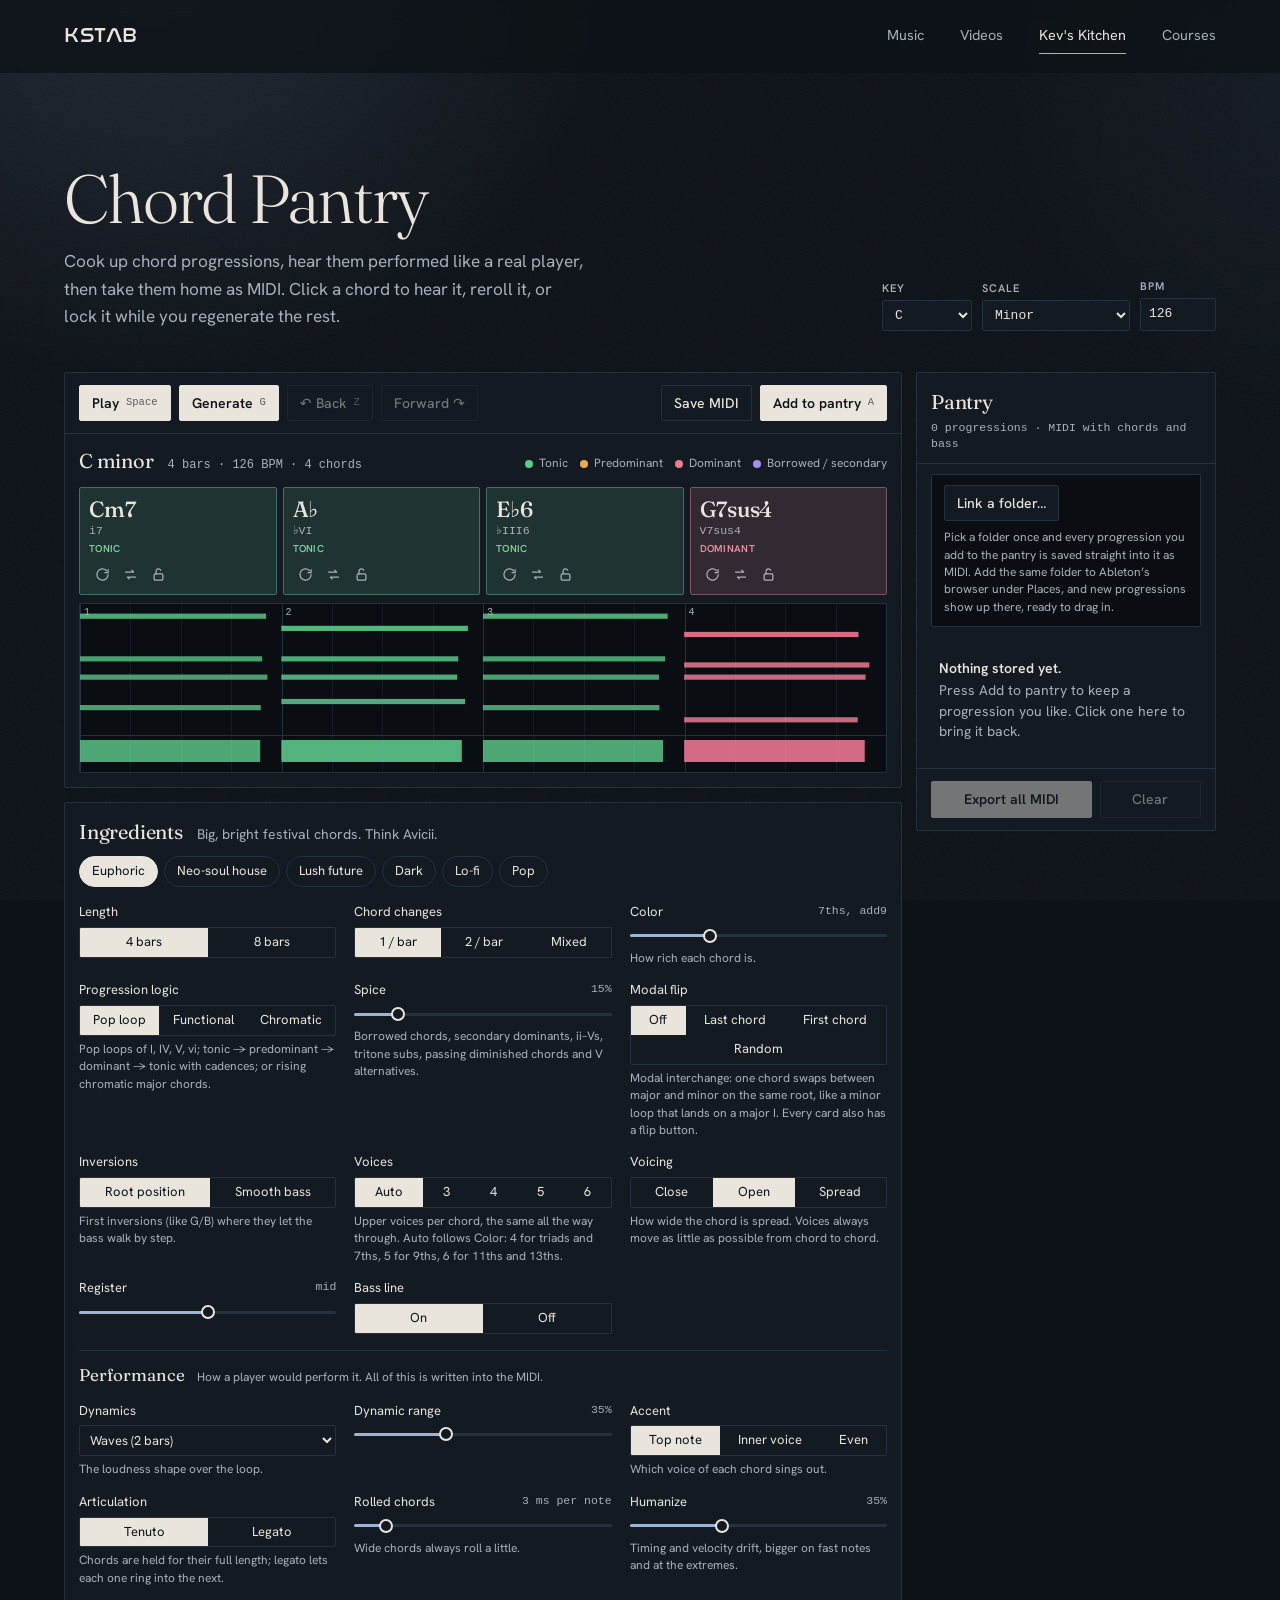
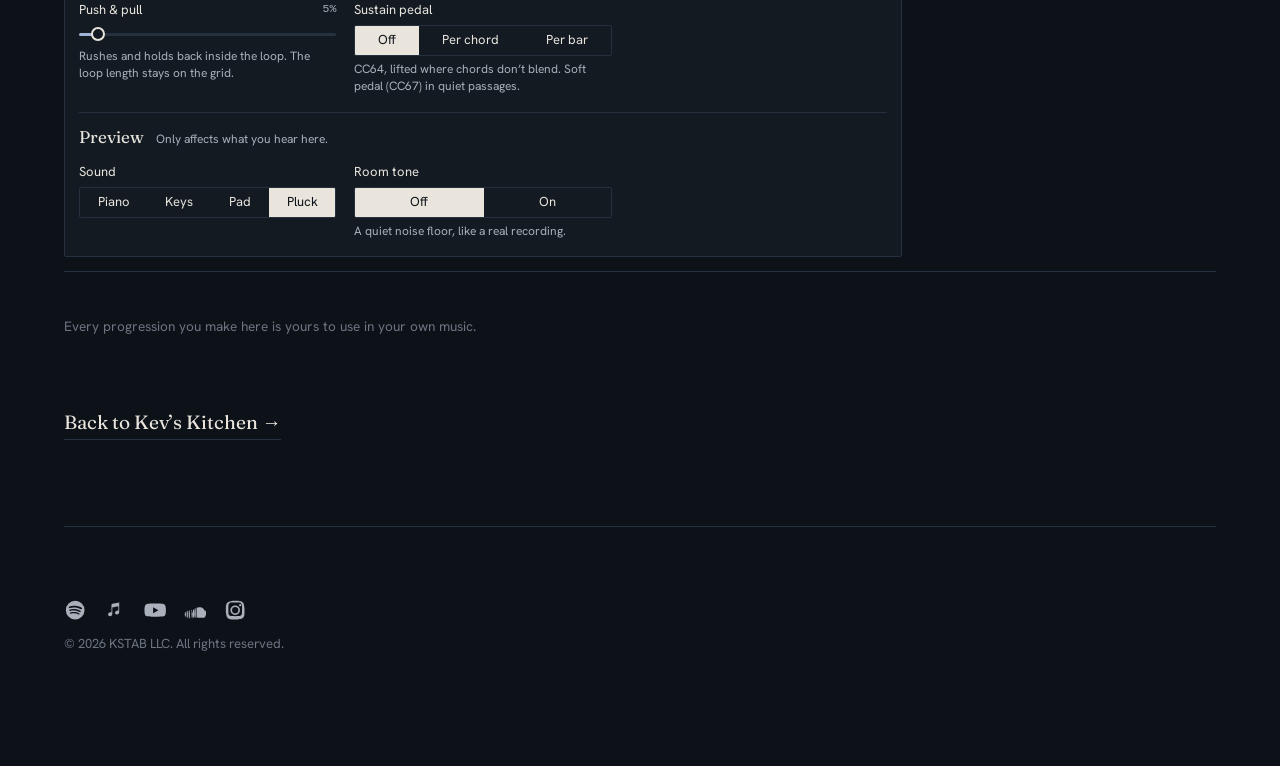
==== commit 463222c1: "Spice Drawer: how-it's-made info for every module; American spelling across both tools and Kev's Kit" ====
--- a/chord-pantry.html
+++ b/chord-pantry.html
@@ -186,7 +186,7 @@
       </div>
       <div class="readout">
         <b id="rKey">C minor</b><span id="rMeta">4 bars · 122 BPM</span>
-        <span class="legend" aria-label="Chord colours">
+        <span class="legend" aria-label="Chord colors">
           <span style="--c:var(--f-tonic)"><i></i>Tonic</span>
           <span style="--c:var(--f-pre)"><i></i>Predominant</span>
           <span style="--c:var(--f-dom)"><i></i>Dominant</span>
@@ -271,7 +271,7 @@
   m11:{iv:[0,3,7,10,14,17],s:'m11'}, '9sus4':{iv:[0,5,7,10,14],s:'9sus4'}, '7sus4':{iv:[0,5,7,10],s:'7sus4'},
   'maj9#11':{iv:[0,4,7,11,14,18],s:'maj9♯11'}, 'maj7#11':{iv:[0,4,7,11,18],s:'maj7♯11'}, '13':{iv:[0,4,7,10,14,21],s:'13'}, '7b9':{iv:[0,4,7,10,13],s:'7♭9'},
 };
-// how rich each family gets as Colour rises (level 0..3)
+// how rich each family gets as Color rises (level 0..3)
 const EXT={
   maj:[['maj'],['add9','maj7','6','sus2'],['maj9','69','maj7'],['maj9','69','maj9#11','maj7#11']],
   majDom:[['maj'],['add9','7','sus4'],['9','7sus4','13'],['13','9sus4','9']],     // major chords whose in-key 7th is flat (V in major, ♭VII in minor)
@@ -396,11 +396,11 @@
     else out.push({bar:b,start:b*4,len:4,role:'main'});
   } return out;
 }
-// the half-bar chord between two main chords. In-key by default; a colour approach chord only when Spice allows one.
-function passing(T,prev,st,R,colour,prevOut){
+// the half-bar chord between two main chords. In-key by default; a color approach chord only when Spice allows one.
+function passing(T,prev,st,R,color,prevOut){
   const sc=SCALES[st.scale].iv, opts=[];
-  if(prevOut) return {r:prev.r,fam:prev.fam,force:prev.force||null,flip:!!prev.flip,slash:'third'};   // a colour chord keeps its pull toward the next chord
-  if(colour && T.fam!=='dim' && T.fam!=='hdim'){
+  if(prevOut) return {r:prev.r,fam:prev.fam,force:prev.force||null,flip:!!prev.flip,slash:'third'};   // a color chord keeps its pull toward the next chord
+  if(color && T.fam!=='dim' && T.fam!=='hdim'){
     if(!sc.includes((T.r+7)%12)||T.r!==0) opts.push([1.4,{r:(T.r+7)%12,fam:'dom'}]);           // V7 of the next chord
     if(st.spice>0.35) opts.push([0.9,{r:(T.r+1)%12,fam:'dom'}]);                              // tritone sub: a dominant a half step above
     opts.push([0.8,{r:(T.r+11)%12,fam:'dim',force:'dim7'}]);                                   // diminished chord a half step below
@@ -443,7 +443,7 @@
       return c; }); }
   else { const list=minor?sty.min:sty.maj; tpl=list[Math.floor(R()*list.length)].split(' ').map(t=>parseTok(t,minor)); }
   const mains=[]; for(let b=0;b<st.bars;b++) mains.push({...tpl[b%tpl.length]});
-  // the mode's own colour (Dorian IV, Mixolydian ♭VII, Lydian II, Phrygian ♭II...): once per loop, not on every match
+  // the mode's own color (Dorian IV, Mixolydian ♭VII, Lydian II, Phrygian ♭II...): once per loop, not on every match
   const subs=MODE_SUBS[st.scale]||[];
   if(subs.length && R()<0.8){ const spots=[]; mains.forEach((c,b)=>{ for(const [r,f,r2,f2] of subs) if(b>0&&c.r===r&&c.fam===f) spots.push([b,r2,f2]); });
     if(spots.length){ const [b,r2,f2]=spots[Math.floor(R()*spots.length)]; mains[b]={r:r2,fam:f2}; } }
@@ -456,7 +456,7 @@
   const bars=[...Array(st.bars).keys()].slice(1).sort(()=>R()-0.5);
   for(const b of bars){ if(budget<1) break; if(R()>0.8) continue;
     const c=mains[b], nx=mains[(b+1)%st.bars], prev=mains[b-1];
-    if(isOut(c)||isOut(prev)) continue;                                   // never two colour chords in a row
+    if(isOut(c)||isOut(prev)) continue;                                   // never two color chords in a row
     const opts=[];
     for(const x of BORROW[minor?'min':'maj']) if(x[0]===c.r&&x[1]===c.fam){
       if(x[3]==='hdim' && nx.r!==7) continue;                          // iiø only when a V follows
@@ -491,7 +491,7 @@
     if(skip && sl.role==='pass'){ skip=false; return; }
     skip=false;
     if(sl.role==='main') base=mains[sl.bar];
-    else { const colour = budget>=1 && R()<0.45 && !isOut(mains[sl.bar]) && !isOut(next); if(colour) budget--; base=passing(next,mains[sl.bar],st,R,colour,isOut(mains[sl.bar])); }
+    else { const color = budget>=1 && R()<0.45 && !isOut(mains[sl.bar]) && !isOut(next); if(color) budget--; base=passing(next,mains[sl.bar],st,R,color,isOut(mains[sl.bar])); }
     if(base.susRes && sl.len===4){   // sus4 that resolves to the major chord within the bar
       chords.push(newChord({...base,fam:'sus',force:'sus4'},{...sl,len:2},R), newChord({...base,susRes:false},{...sl,start:sl.start+2,len:2},R)); return; }
     chords.push(newChord(base,sl,R));
@@ -519,7 +519,7 @@
 function colorize(p,st){ for(const c of p.chords) c.q=pickQ(c,st); voice(p,st); }
 
 /* ---------------- voicing ----------------
-   Every chord gets the same number of upper voices (3-6; Auto follows Colour), so each voice is a real line. The whole loop (including the
+   Every chord gets the same number of upper voices (3-6; Auto follows Color), so each voice is a real line. The whole loop (including the
    turn from the last chord back to the first) is voiced at once by dynamic programming: voices take the
    shortest paths, common tones hold, big leaps cost a lot, voices never cross, and parallel fifths/octaves
    (with the bass too) are avoided. */
@@ -531,11 +531,11 @@
   const fifth=iv.find(x=>x===6||x===7||x===8);
   const sixLike=['6','m6','69','dim7'].includes(ch.q);
   const sev=iv.find(x=>x===10||x===11) ?? (sixLike?iv.find(x=>x===9):undefined);
-  const ext=iv.filter(x=>x>=13).sort((a,b)=>b-a);                 // 13th, 11th, 9th: the colour
+  const ext=iv.filter(x=>x>=13).sort((a,b)=>b-a);                 // 13th, 11th, 9th: the color
   const pri=[]; if(third!=null) pri.push(third); if(sev!=null) pri.push(sev); pri.push(...ext);
   if(fifth!=null) pri.push(fifth);
   const others=new Set(pri.map(x=>x%12)); others.delete(0);
-  const rootless = st.bass && others.size>=N;                       // the bass has the root when every voice is busy with colour
+  const rootless = st.bass && others.size>=N;                       // the bass has the root when every voice is busy with color
   if(!rootless) pri.splice(Math.min(pri.length,2),0,0);           // keep the root early in plain chords
   const pcs=[]; for(const x of pri){ const pc=x%12; if(!pcs.includes(pc)) pcs.push(pc); }
   const tones=pcs.slice(0,N), dbl=[0,fifth??0,0,fifth??0,third??0]; let k=0;
@@ -878,12 +878,12 @@
 const PARAMS=[
   {k:'bars',label:'Length',kind:'seg',opts:[4,8],labels:{4:'4 bars',8:'8 bars'},act:'regen'},
   {k:'rate',label:'Chord changes',kind:'seg',opts:['1','2','mixed'],labels:{'1':'1 / bar','2':'2 / bar',mixed:'Mixed'},act:'regen'},
-  {k:'color',label:'Colour',kind:'range',min:0,max:1,fmt:v=>v<0.22?'triads':v<0.5?'7ths, add9':v<0.76?'9ths':'11ths, 13ths',act:'color',hint:'How rich each chord is.'},
+  {k:'color',label:'Color',kind:'range',min:0,max:1,fmt:v=>v<0.22?'triads':v<0.5?'7ths, add9':v<0.76?'9ths':'11ths, 13ths',act:'color',hint:'How rich each chord is.'},
   {k:'flow',label:'Progression logic',kind:'seg',opts:['loop','functional','chromatic'],labels:{loop:'Pop loop',functional:'Functional',chromatic:'Chromatic'},act:'regen',hint:'Pop loops of I, IV, V, vi; tonic → predominant → dominant → tonic with cadences; or rising chromatic major chords.'},
   {k:'spice',label:'Spice',kind:'range',min:0,max:1,fmt:v=>Math.round(v*100)+'%',act:'regen',hint:'Borrowed chords, secondary dominants, ii–Vs, tritone subs, passing diminished chords and V alternatives.'},
   {k:'flip',label:'Modal flip',kind:'seg',opts:['off','last','first','random'],labels:{off:'Off',last:'Last chord',first:'First chord',random:'Random'},act:'regen',hint:'Modal interchange: one chord swaps between major and minor on the same root, like a minor loop that lands on a major I. Every card also has a flip button.'},
   {k:'inv',label:'Inversions',kind:'seg',opts:['root','smooth'],labels:{root:'Root position',smooth:'Smooth bass'},act:'voice',hint:'First inversions (like G/B) where they let the bass walk by step.'},
-  {k:'voices',label:'Voices',kind:'seg',opts:['auto','3','4','5','6'],labels:{auto:'Auto','3':'3','4':'4','5':'5','6':'6'},act:'voice',hint:'Upper voices per chord, the same all the way through. Auto follows Colour: 4 for triads and 7ths, 5 for 9ths, 6 for 11ths and 13ths.'},
+  {k:'voices',label:'Voices',kind:'seg',opts:['auto','3','4','5','6'],labels:{auto:'Auto','3':'3','4':'4','5':'5','6':'6'},act:'voice',hint:'Upper voices per chord, the same all the way through. Auto follows Color: 4 for triads and 7ths, 5 for 9ths, 6 for 11ths and 13ths.'},
   {k:'voicing',label:'Voicing',kind:'seg',opts:['close','open','spread'],labels:{close:'Close',open:'Open',spread:'Spread'},act:'voice',hint:'How wide the chord is spread. Voices always move as little as possible from chord to chord.'},
   {k:'register',label:'Register',kind:'range',min:0,max:1,fmt:v=>v<0.33?'low':v<0.67?'mid':'high',act:'voice'},
   {k:'bass',label:'Bass line',kind:'seg',opts:[true,false],labels:{true:'On',false:'Off'},act:'voice'},
@@ -893,7 +893,7 @@
   {k:'accent',label:'Accent',kind:'seg',opts:['top','inner','even'],labels:{top:'Top note',inner:'Inner voice',even:'Even'},act:'events',hint:'Which voice of each chord sings out.'},
   {k:'artic',label:'Articulation',kind:'seg',opts:['tenuto','legato'],labels:{tenuto:'Tenuto',legato:'Legato'},act:'events',hint:'Chords are held for their full length; legato lets each one ring into the next.'},
   {k:'roll',label:'Rolled chords',kind:'range',min:0,max:1,fmt:v=>v<0.02?'off':Math.round(v*32)+' ms per note',act:'events',hint:'Wide chords always roll a little.'},
-  {k:'humanize',label:'Humanise',kind:'range',min:0,max:1,fmt:v=>Math.round(v*100)+'%',act:'events',hint:'Timing and velocity drift, bigger on fast notes and at the extremes.'},
+  {k:'humanize',label:'Humanize',kind:'range',min:0,max:1,fmt:v=>Math.round(v*100)+'%',act:'events',hint:'Timing and velocity drift, bigger on fast notes and at the extremes.'},
   {k:'rubato',label:'Push & pull',kind:'range',min:0,max:1,fmt:v=>Math.round(v*100)+'%',act:'events',hint:'Rushes and holds back inside the loop. The loop length stays on the grid.'},
   {k:'pedal',label:'Sustain pedal',kind:'seg',opts:['off','chord','bar'],labels:{off:'Off',chord:'Per chord',bar:'Per bar'},act:'events',hint:'CC64, lifted where chords don’t blend. Soft pedal (CC67) in quiet passages.'},
   {kind:'head',label:'Preview',hint:'Only affects what you hear here.'},
@@ -999,7 +999,7 @@
   x.globalAlpha=1; if(st.bass){ x.beginPath(); x.moveTo(0,rollH+3.5); x.lineTo(w,rollH+3.5); x.stroke(); }
   const ny=n=>rollH-((n-lo)/(hi-lo))*rollH;
   const fnCol={}; for(const k of ['tonic','pre','dom','color']) fnCol[k]=cssVar('--f-'+k);
-  const cols=S.prog.chords.map(c=>{ const fn=func(c,st); return fnCol[fn==='sec'?'color':fn]; });   // each note takes its own chord's colour, same as its card
+  const cols=S.prog.chords.map(c=>{ const fn=func(c,st); return fnCol[fn==='sec'?'color':fn]; });   // each note takes its own chord's color, same as its card
   const nh=Math.max(3,Math.min(9,rollH/(hi-lo)*0.85));
   for(const e of ev){
     const X=bx(e.b), W=Math.max(2,bx(e.d)-1); x.fillStyle=cols[e.ci]||fnCol.tonic; x.globalAlpha=0.45+0.55*e.v/127;
@@ -1040,7 +1040,7 @@
 async function saveFile(filename,blob){
   if(!downloads){ toast('Saving files isn’t available in this view.'); return; }
   try{ await downloads.save({filename,data:blob}); toast('Saved '+filename); }
-  catch(e){ const c=e&&e.code; toast(c==='declined'?'Save cancelled.':c==='rate_limited'?'A save prompt is already open.':'Couldn’t save the file here.'); }
+  catch(e){ const c=e&&e.code; toast(c==='declined'?'Save canceled.':c==='rate_limited'?'A save prompt is already open.':'Couldn’t save the file here.'); }
 }
 /* Linked folder (Chrome/Edge on the site or the desktop copy): MIDI is written straight into a folder on disk,
    e.g. one added to Ableton's browser under Places. Shares the folder link with Spice Drawer (same site, same store). */
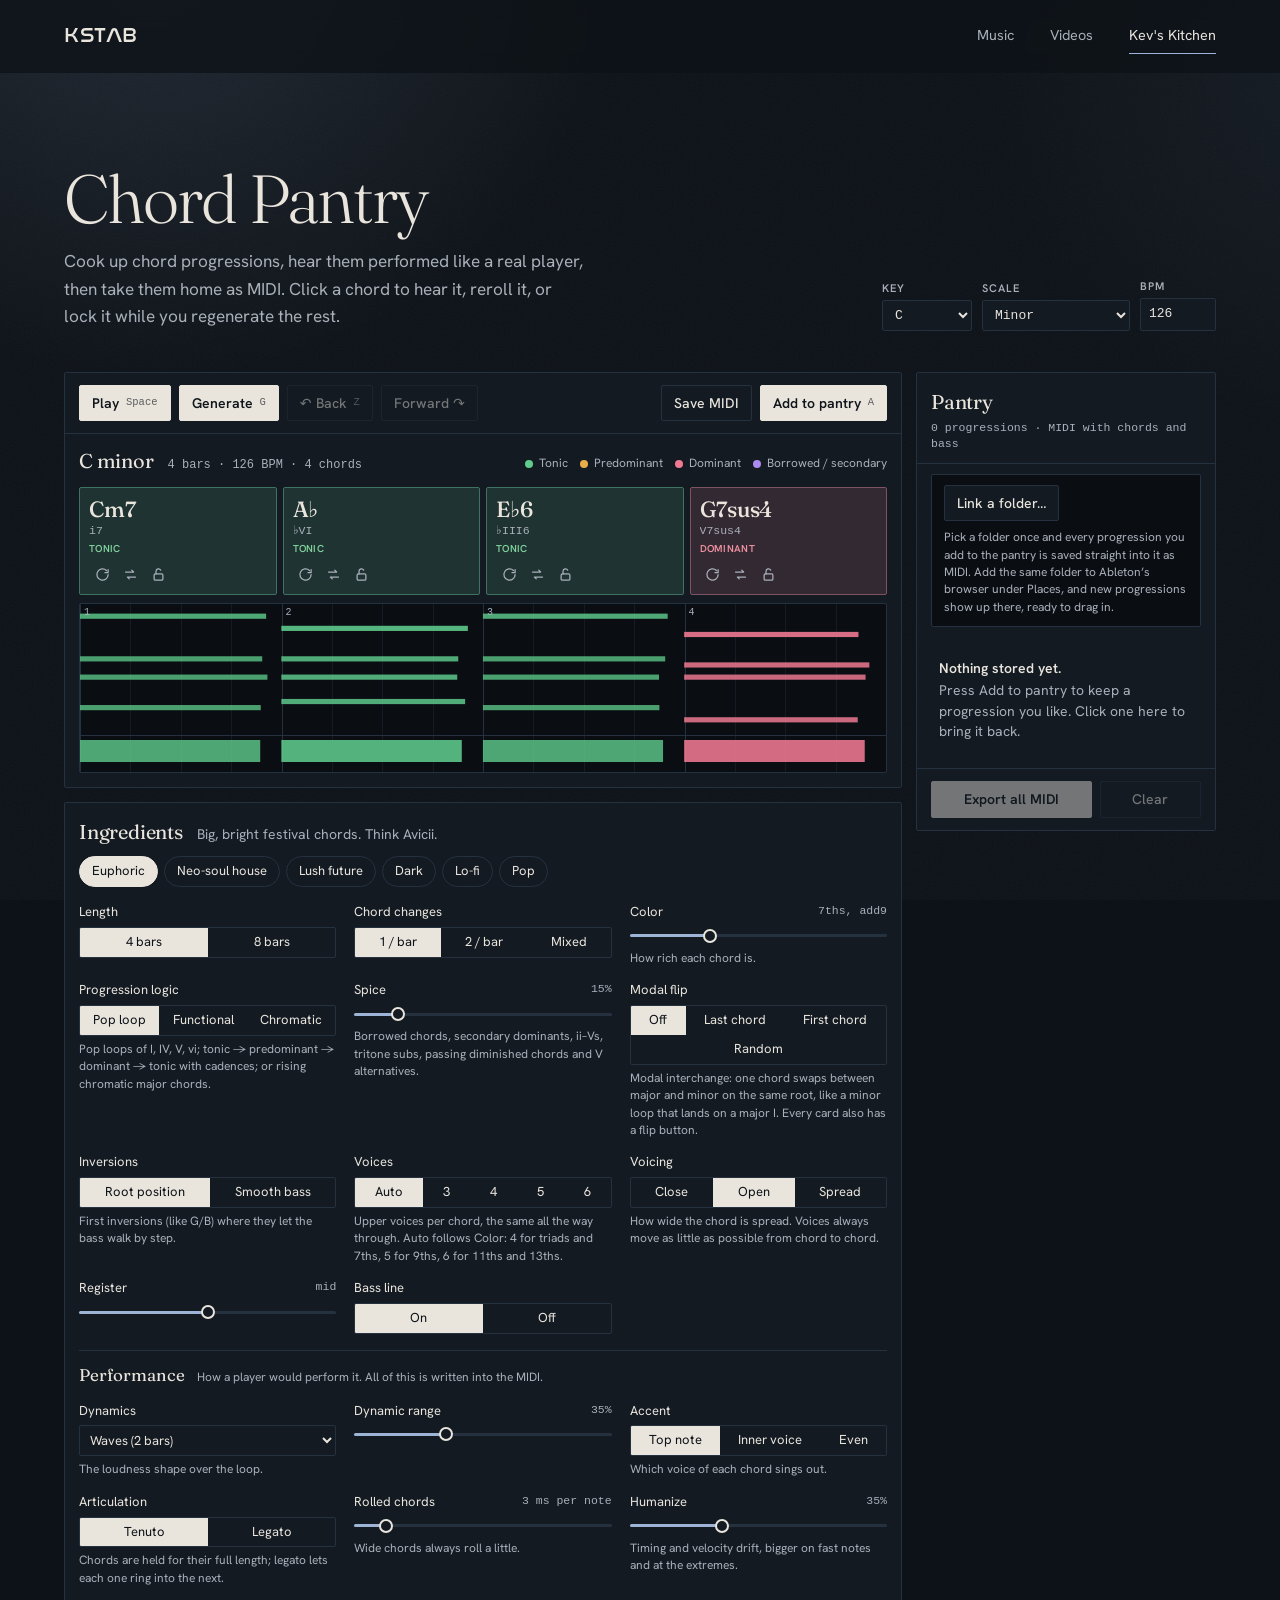
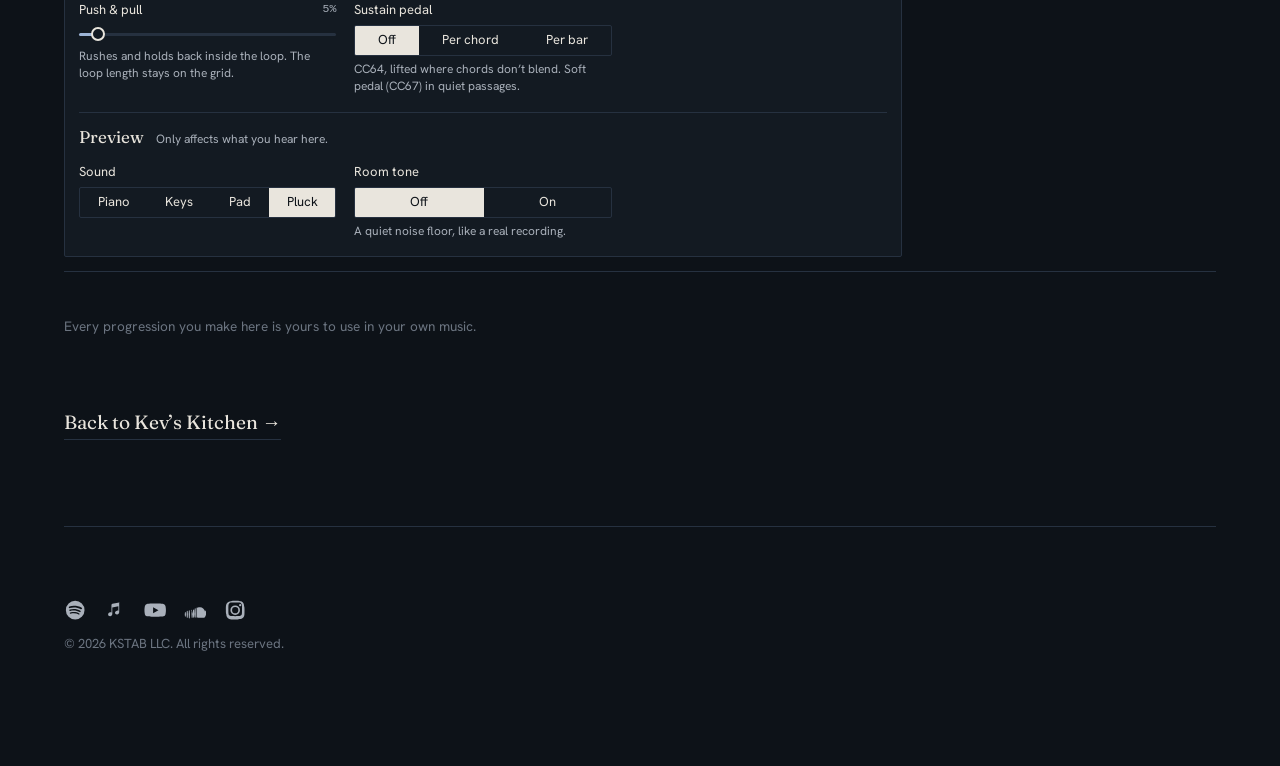
==== commit 90cac87c: "Remove Courses page, its nav links, home page section, styles and sitemap entry Co-Authored-By: Clau" ====
--- a/chord-pantry.html
+++ b/chord-pantry.html
@@ -155,7 +155,6 @@
       <a href="discography.html">Music</a>
       <a href="videos.html">Videos</a>
       <a href="kitchen.html" class="active" aria-current="page">Kev's Kitchen</a>
-      <a href="courses.html">Courses</a>
     </nav>
   </div>
 </header>
--- a/styles.css
+++ b/styles.css
@@ -173,6 +173,7 @@
   /* Responsive 16:9 video embed */
   .video{ aspect-ratio:16/9; border:1px solid var(--line); border-radius:2px; overflow:hidden; background:#000; }
   .video iframe{ width:100%; height:100%; border:0; display:block; }
+  .spotify-embed iframe{ width:100%; height:352px; border:0; border-radius:12px; display:block; }
 
   /* Store */
   .store-inner{
@@ -357,60 +358,9 @@
 }
 
 
-/* ---------- Courses ---------- */
-.course-head{ position:relative; z-index:1; padding: clamp(3rem,10vh,6rem) 0 clamp(1rem,3vh,1.5rem); }
-.course-head h1{ font-family:"Fraunces",Georgia,serif; font-weight:300; font-size:clamp(2.4rem,8vw,4.25rem); letter-spacing:-0.025em; margin:0 0 .85rem; }
-.course-head p{ color:var(--ink-soft); margin:0; max-width:52ch; }
-
-.course{ position:relative; z-index:1; padding-bottom:clamp(2.5rem,6vh,4rem); }
-.course-intro{ background:var(--bg-raise); border:1px solid var(--line); border-radius:3px; padding:clamp(1.5rem,5vw,2.75rem); margin-top:clamp(1.5rem,4vh,2.5rem); }
-.course-title{ font-family:"Fraunces",Georgia,serif; font-weight:400; font-size:clamp(1.9rem,5vw,2.75rem); letter-spacing:-0.02em; margin:0 0 .4rem; }
-.course-sub{ color:var(--ink-soft); margin:0; }
-.course-meta{ color:var(--ink-faint); font-size:.88rem; margin:1.25rem 0 0; }
-.course-meta b{ color:var(--ink); font-weight:500; }
-
-/* Step sequencer: one pad per week. Lit pads link to that week's recap. */
-.seq{ display:grid; grid-template-columns:repeat(10,1fr); gap:6px; margin:clamp(1.5rem,4vw,2.25rem) 0 .6rem; }
-.seq > *{
-  aspect-ratio:1; border-radius:3px; border:1px solid var(--line); background:var(--bg);
-  display:flex; align-items:flex-end; padding:4px 6px;
-  font-size:.72rem; color:var(--ink-faint); line-height:1;
-}
-/* .seq > :nth-child(4n+1){ border-color:#34435a; } */
-.seq > a.on{ background:var(--accent); border-color:var(--accent); color:#10151b; font-weight:600; transition:background .2s ease, transform .2s ease; }
-.seq > a.on:hover, .seq > a.on:focus-visible{ background:var(--ink); border-color:var(--ink); transform:translateY(-1px); }
-.seq-caption{ color:var(--ink-faint); font-size:.8rem; margin:0; }
-@media (max-width:560px){ .seq{ grid-template-columns:repeat(4,1fr); } .seq > *{ aspect-ratio:2/1; } }
-
-.course-block{ border-top:1px solid var(--line); padding-top:clamp(2rem,5vh,3rem); margin-top:clamp(2.5rem,6vh,4rem); max-width:44rem; }
-.course-block h2{ font-family:"Fraunces",Georgia,serif; font-weight:400; font-size:clamp(1.6rem,4vw,2.2rem); letter-spacing:-0.02em; margin:0 0 1.25rem; }
-.course-block h3{ font-family:"Fraunces",Georgia,serif; font-weight:400; font-size:1.3rem; letter-spacing:-0.01em; margin:2.25rem 0 .75rem; }
-.course-block h2 + h3{ margin-top:0; }
-.course-block p{ color:var(--ink-soft); margin:0 0 1rem; }
-.course-block p b, .course-block li b{ color:var(--ink); font-weight:600; }
-.course-block em{ color:var(--ink); }
-
-/* In-text links: the site resets link styling, so course copy gets an underline */
-.course-block a:not(.btn){ color:var(--ink); border-bottom:1px solid var(--accent); padding-bottom:1px; transition:color .2s ease, border-color .2s ease; }
-.course-block a:not(.btn):hover, .course-block a:not(.btn):focus-visible{ color:var(--accent); }
-
-.course-list{ list-style:none; padding:0; margin:0 0 1.25rem; display:flex; flex-direction:column; gap:.65rem; }
-.course-list li{ color:var(--ink-soft); line-height:1.55; padding-left:1.1rem; position:relative; }
-.course-list li::before{ content:""; position:absolute; left:0; top:.6em; width:5px; height:5px; border-radius:50%; background:var(--accent); }
-
-.shortcuts{ display:grid; grid-template-columns:max-content 1fr; gap:.55rem 1.25rem; margin:0 0 1.75rem; align-items:center; }
-.shortcuts dt{ margin:0; white-space:nowrap; }
-.shortcuts dd{ margin:0; color:var(--ink-soft); }
+/* ---------- Keyboard hints (Chord Pantry, Spice Drawer) ---------- */
 kbd{
   font-family:"Hanken Grotesk",system-ui,sans-serif; font-size:.8rem; font-weight:600; color:var(--ink);
   background:var(--bg-raise); border:1px solid var(--line); border-bottom-width:2px; border-radius:3px;
   padding:.1em .45em;
 }
-
-.week{ border-left:2px solid var(--accent); padding:.15rem 0 .15rem clamp(1rem,3vw,1.5rem); margin-top:2rem; scroll-margin-top:calc(5.5rem + var(--safe-t)); }
-.week h3{ margin-top:0; }
-.week dl{ margin:0; }
-.week dt{ color:var(--ink); font-weight:600; font-size:.9rem; margin-top:1rem; }
-.week dt:first-child{ margin-top:0; }
-.week dd{ color:var(--ink-soft); margin:.2rem 0 0; }
-.course-note{ font-size:.9rem; }
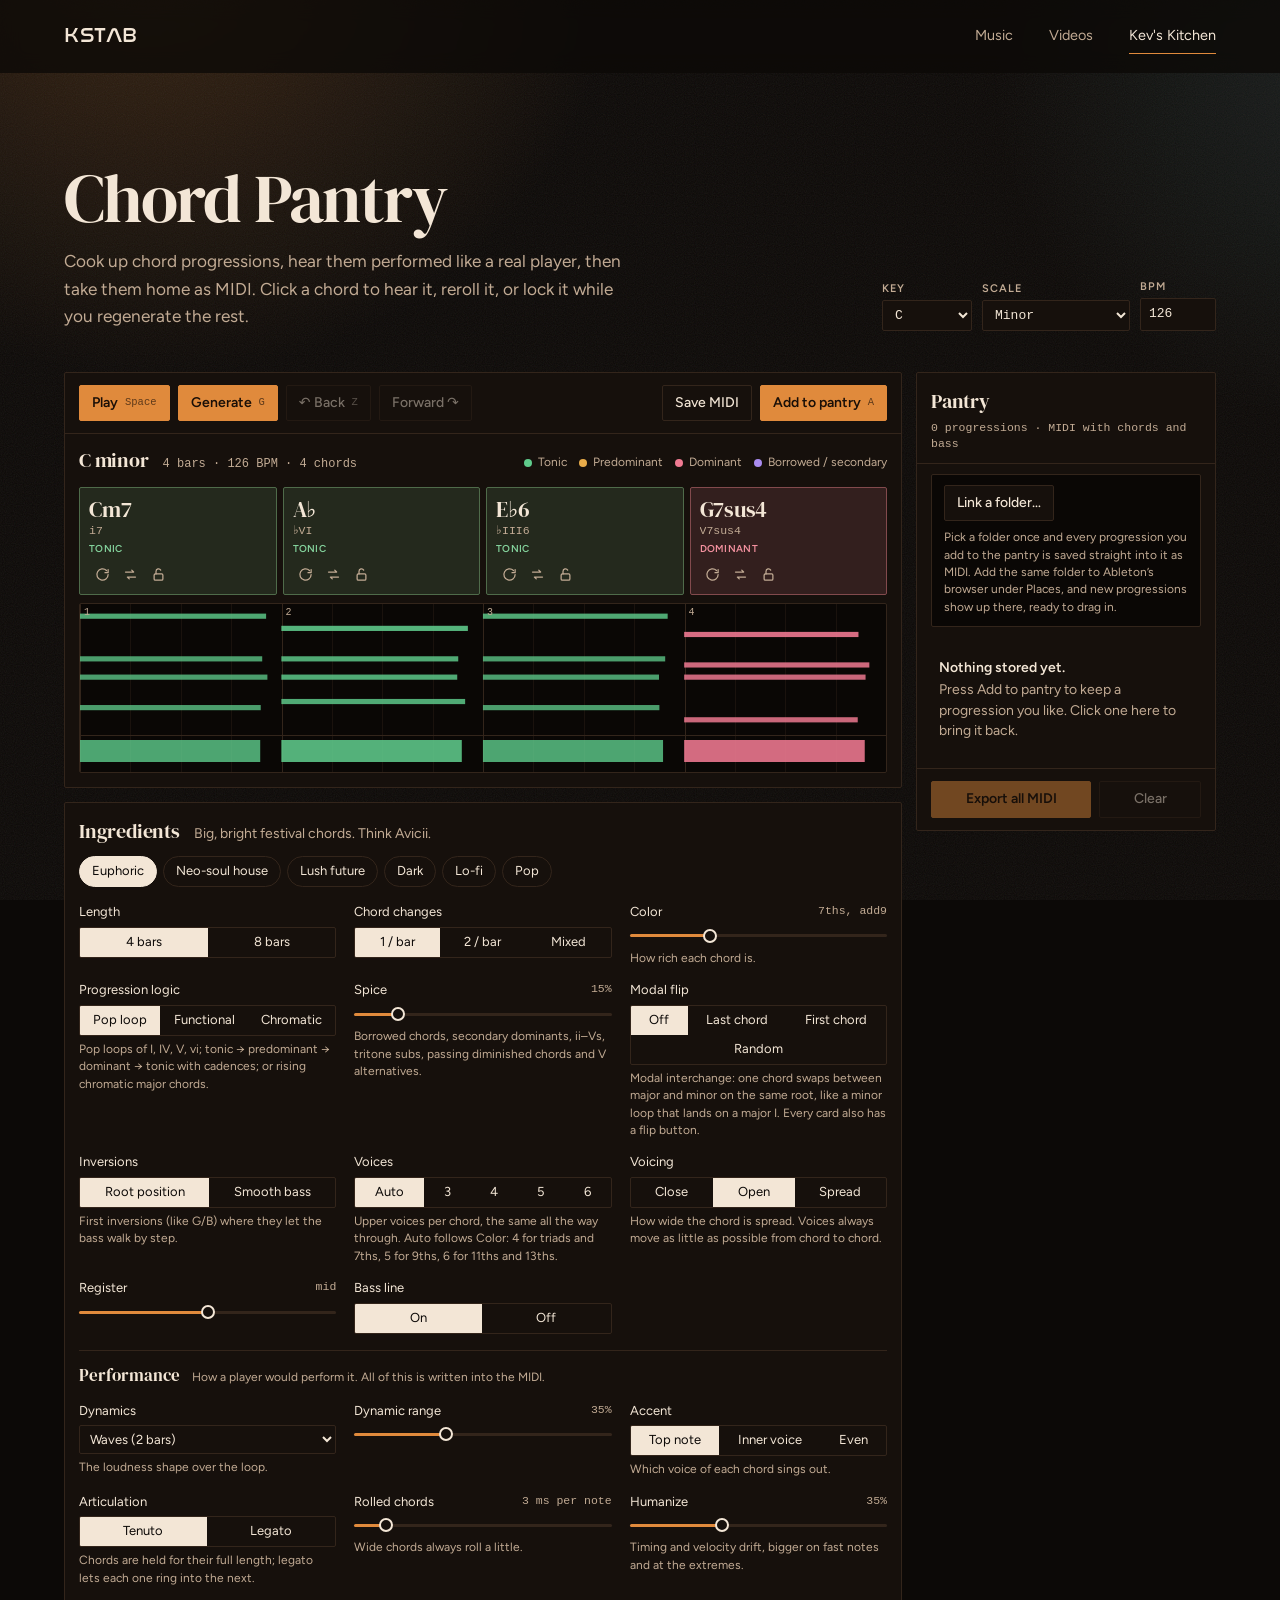
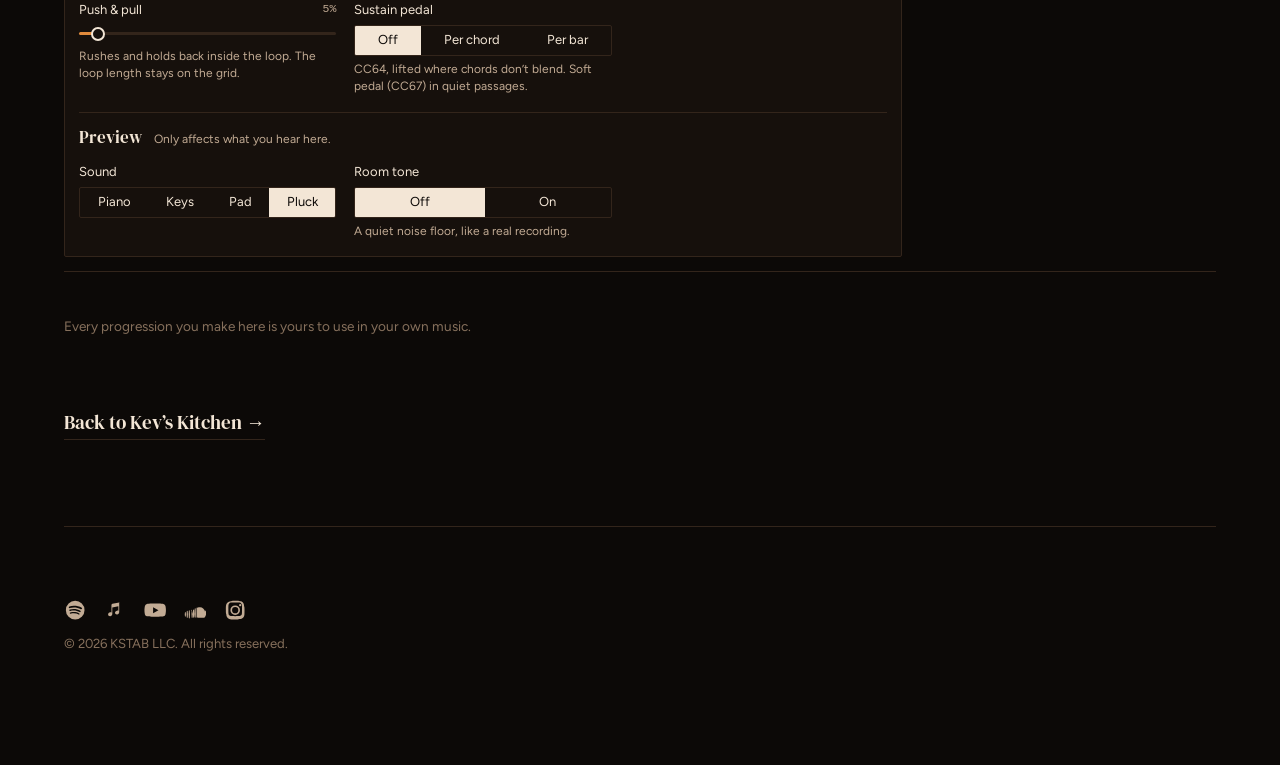
==== commit 74490c83: "Restyle site: After Hours palette, DM Serif Display headings, Figtree body Warm amber/teal palette t" ====
--- a/chord-pantry.html
+++ b/chord-pantry.html
@@ -7,7 +7,7 @@
 <meta name="description" content="Chord Pantry: a free in-browser chord progression generator. Pick a style and key, hear it played like a real performance, and save it as MIDI with chords, bass and sustain pedal.">
 <link rel="preconnect" href="https://fonts.googleapis.com">
 <link rel="preconnect" href="https://fonts.gstatic.com" crossorigin>
-<link href="https://fonts.googleapis.com/css2?family=Fraunces:opsz,wght@9..144,300;9..144,400;9..144,500&family=Hanken+Grotesk:wght@400;500;600&display=swap" rel="stylesheet">
+<link href="https://fonts.googleapis.com/css2?family=DM+Serif+Display:ital@0;1&family=Figtree:wght@400;500;600;700&display=swap" rel="stylesheet">
 <link rel="stylesheet" href="styles.css">
 <link rel="icon" href="icons/favicon.svg" type="image/svg+xml">
 <link rel="icon" href="icons/favicon-32.png" sizes="32x32" type="image/png">
@@ -18,10 +18,10 @@
 :root{
   /* Site blue-hour palette (styles.css), mapped onto the tool's tokens */
   --maxw:1360px;
-  --panel:var(--bg-raise); --sunk:#0a0e13; --muted:var(--ink-soft); --accent-ink:#10151b;
+  --panel:var(--bg-raise); --sunk:#0a0705; --muted:var(--ink-soft); --accent-ink:#1a0f07;
   --f-tonic:#5FCB8C; --f-pre:#E9AC4A; --f-dom:#F07A92; --f-color:#A98BF0; --tint:.16;
-  --display:"Fraunces", Georgia, serif;
-  --body:"Hanken Grotesk", system-ui, -apple-system, sans-serif;
+  --display:"DM Serif Display", Georgia, serif;
+  --body:"Figtree", system-ui, -apple-system, sans-serif;
   --mono:ui-monospace, "SF Mono", Menlo, Consolas, monospace;
 }
 *{box-sizing:border-box}
@@ -137,7 +137,7 @@
 
 /* Site look for the tool's buttons */
 .tbtn{font-size:14px;transition:background .2s ease,color .2s ease,border-color .2s ease}
-.tbtn.primary{background:var(--ink);color:#10151b;border-color:var(--ink)}
+.tbtn.primary{background:var(--accent);color:var(--accent-ink);border-color:var(--accent)}
 .tbtn.primary:hover{background:transparent;color:var(--ink);filter:none}
 .tbtn kbd{background:none;border:0;padding:0;color:inherit;font-weight:500}
 .page-foot{position:relative;z-index:1;border-top:1px solid var(--line);padding:clamp(2rem,5vh,3rem) 0 clamp(3rem,8vh,5rem)}
--- a/styles.css
+++ b/styles.css
@@ -12,14 +12,15 @@
   }
   :root{
     color-scheme: dark;
-    /* ---- Blue-hour palette ---- */
-    --bg:        #0d1218;   /* deep blue-charcoal, genuinely blue */
-    --bg-raise:  #131a22;   /* slightly lifted surface */
-    --line:      #263140;   /* hairline dividers */
-    --ink:       #e9e5dd;   /* warm bone — cold/warm tension */
-    --ink-soft:  #a9b0ba;   /* muted secondary */
-    --ink-faint: #6b7480;   /* faintest labels */
-    --accent:    #9db4d6;   /* pale moonlit blue, used sparingly */
+    /* ---- After Hours palette (from the Midnight Shuffle cover) ---- */
+    --bg:        #0c0907;   /* warm near-black */
+    --bg-raise:  #16100c;   /* slightly lifted surface */
+    --line:      #33251b;   /* hairline dividers */
+    --ink:       #f3e6d6;   /* warm cream */
+    --ink-soft:  #c2ab94;   /* muted secondary */
+    --ink-faint: #86705c;   /* faintest labels */
+    --accent:    #e08a3c;   /* amber */
+    --accent-2:  #7fb6b3;   /* teal, for small labels */
 
     --maxw: 1080px;
     --pad: clamp(1.25rem, 5vw, 4rem);
@@ -38,7 +39,7 @@
     margin:0;
     background: var(--bg);
     color: var(--ink);
-    font-family: "Hanken Grotesk", system-ui, -apple-system, sans-serif;
+    font-family: "Figtree", system-ui, -apple-system, sans-serif;
     font-size: clamp(1rem, 0.97rem + 0.15vw, 1.075rem);
     line-height: 1.6;
     -webkit-font-smoothing: antialiased;
@@ -52,11 +53,11 @@
   .atmosphere::before{
     content:""; position:absolute; inset:0;
     background:
-      radial-gradient(60vw 55vw at 12% -5%, rgba(157,180,214,0.14), transparent 60%),
-      radial-gradient(50vw 50vw at 105% 8%, rgba(120,140,175,0.08), transparent 55%);
+      radial-gradient(60vw 55vw at 12% -5%, rgba(224,138,60,0.20), transparent 60%),
+      radial-gradient(50vw 50vw at 105% 8%, rgba(112,170,170,0.12), transparent 55%);
   }
   .atmosphere::after{
-    content:""; position:absolute; inset:0; opacity:0.045; mix-blend-mode:screen;
+    content:""; position:absolute; inset:0; opacity:0.08; mix-blend-mode:screen;
     background-image:url("data:image/svg+xml,%3Csvg xmlns='http://www.w3.org/2000/svg' width='160' height='160'%3E%3Cfilter id='n'%3E%3CfeTurbulence type='fractalNoise' baseFrequency='0.9' numOctaves='2' stitchTiles='stitch'/%3E%3C/filter%3E%3Crect width='100%25' height='100%25' filter='url(%23n)'/%3E%3C/svg%3E");
   }
 
@@ -76,7 +77,7 @@
     max-width: var(--maxw); margin:0 auto; padding: 0 var(--pad);
     height: 4.5rem; display:flex; align-items:center; justify-content:space-between;
   }
-  .wordmark{ font-family:"Nasalization","Kevinstabinskifont","Fraunces",Georgia,serif; font-weight:400; font-size:1.3rem; letter-spacing:0.03em; }
+  .wordmark{ font-family:"Nasalization","Kevinstabinskifont","DM Serif Display",Georgia,serif; font-weight:400; font-size:1.3rem; letter-spacing:0.03em; }
   .nav-links{ display:flex; gap: clamp(1rem, 4vw, 2.25rem); }
   .nav-links a{
     font-size:0.9rem; color: var(--ink-soft); position:relative; padding: .25rem 0;
@@ -97,7 +98,7 @@
     padding-top: clamp(3rem, 10vh, 7rem); padding-bottom: clamp(3rem, 10vh, 6rem);
   }
   .hero h1{
-    font-family:"Kevinstabinskifont","Fraunces",Georgia,serif; font-weight:400;
+    font-family:"Kevinstabinskifont","DM Serif Display",Georgia,serif; font-weight:400;
     font-size: clamp(3.3rem, 13vw, 9.5rem); line-height:0.92; letter-spacing:-0.025em;
     margin: 0 0 1.5rem; max-width: 12ch;
   }
@@ -110,7 +111,7 @@
   .hero-actions{ display:flex; align-items:center; gap: 1.5rem; flex-wrap:wrap; }
   .btn{
     display:inline-flex; align-items:center; gap:.6rem;
-    background: var(--ink); color: #10151b;
+    background: var(--ink); color: #1a0f07;
     font-weight:600; font-size:0.95rem;
     padding: .8rem 1.5rem; border-radius: 2px;
     border:1px solid var(--ink);
@@ -138,7 +139,7 @@
   .band{ padding: clamp(4rem, 12vh, 8rem) 0; border-top:1px solid var(--line); }
   .band-head{ margin-bottom: clamp(2rem, 5vw, 3.5rem); }
   .band-head h2{
-    font-family:"Fraunces",Georgia,serif; font-weight:400;
+    font-family:"DM Serif Display",Georgia,serif; font-weight:400;
     font-size: clamp(1.8rem, 5vw, 2.75rem); letter-spacing:-0.02em; margin:0;
   }
   .band-head p{ color: var(--ink-soft); margin:.75rem 0 0; max-width: 48ch; }
@@ -151,22 +152,22 @@
   .release:last-child{ border-bottom:1px solid var(--line); }
   .cover{
     aspect-ratio:1; background:
-      linear-gradient(150deg, var(--bg-raise), #0b0f14);
+      linear-gradient(150deg, var(--bg-raise), #0a0705);
     border:1px solid var(--line); border-radius:2px;
     display:grid; place-items:center; color: var(--ink-faint);
     font-size:0.7rem; letter-spacing:0.05em; text-align:center; overflow:hidden;
   }
   .cover svg{ width:38%; height:38%; opacity:.5; }
   .cover img{ width:100%; height:100%; object-fit:cover; display:block; }
-  .rel-title{ font-family:"Fraunces",Georgia,serif; font-size:1.5rem; font-weight:400; margin:0 0 .3rem; letter-spacing:-0.01em; }
+  .rel-title{ font-family:"DM Serif Display",Georgia,serif; font-size:1.5rem; font-weight:400; margin:0 0 .3rem; letter-spacing:-0.01em; }
   .rel-meta{ color: var(--ink-faint); font-size:0.85rem; margin:0 0 1rem; }
   .embed-slot{
-    border:1px dashed var(--line); border-radius:2px; background: rgba(157,180,214,0.03);
+    border:1px dashed var(--line); border-radius:2px; background: rgba(224,138,60,0.04);
     padding: 1rem 1.15rem; color: var(--ink-soft); font-size:0.85rem; line-height:1.5;
   }
   .embed-slot code{
     font-family: ui-monospace, "SF Mono", Menlo, monospace; font-size:0.78rem;
-    color: var(--accent); background: rgba(157,180,214,0.08); padding:.1rem .35rem; border-radius:2px;
+    color: var(--accent); background: rgba(224,138,60,0.10); padding:.1rem .35rem; border-radius:2px;
   }
   /* When you paste a real iframe in, it fills this slot cleanly */
   .embed-slot iframe{ width:100%; border:0; display:block; border-radius:2px; }
@@ -181,14 +182,14 @@
     padding: clamp(2rem, 6vw, 3.5rem); display:flex; flex-wrap:wrap;
     align-items:center; justify-content:space-between; gap: 2rem;
   }
-  .store-inner h2{ font-family:"Fraunces",Georgia,serif; font-weight:400; font-size: clamp(1.6rem,4vw,2.4rem); margin:0 0 .6rem; letter-spacing:-0.02em; }
+  .store-inner h2{ font-family:"DM Serif Display",Georgia,serif; font-weight:400; font-size: clamp(1.6rem,4vw,2.4rem); margin:0 0 .6rem; letter-spacing:-0.02em; }
   .store-inner p{ color: var(--ink-soft); margin:0; max-width: 40ch; }
 
   /* Footer */
   footer{ position:relative; z-index:1; border-top:1px solid var(--line); padding: clamp(3rem,8vh,5rem) 0 clamp(2.5rem,6vh,4rem); }
   .foot-grid{ display:flex; flex-wrap:wrap; gap:2rem; justify-content:space-between; align-items:flex-end; }
   .foot-contact .label{ color:var(--ink-faint); font-size:0.8rem; margin:0 0 .4rem; }
-  .foot-contact a.mail{ font-family:"Fraunces",Georgia,serif; font-size: clamp(1.3rem,4vw,1.9rem); border-bottom:1px solid var(--line); transition: border-color .2s ease; }
+  .foot-contact a.mail{ font-family:"DM Serif Display",Georgia,serif; font-size: clamp(1.3rem,4vw,1.9rem); border-bottom:1px solid var(--line); transition: border-color .2s ease; }
   .foot-contact a.mail:hover{ border-bottom-color: var(--accent); }
   .foot-meta{ color: var(--ink-faint); font-size:0.82rem; }
 
@@ -211,7 +212,7 @@
   /* ---------- "Full discography" link (home page) ---------- */
   .more-link{
     display:inline-block; margin-top: clamp(1.75rem, 5vw, 3rem);
-    font-family:"Fraunces",Georgia,serif; font-size:1.2rem; color:var(--ink);
+    font-family:"DM Serif Display",Georgia,serif; font-size:1.2rem; color:var(--ink);
     border-bottom:1px solid var(--line); padding-bottom:2px;
     transition: border-color .2s ease;
   }
@@ -220,13 +221,13 @@
   /* ---------- Discography page ---------- */
   .disco-head{ padding: clamp(3rem,10vh,6rem) 0 clamp(1.5rem,4vh,2.5rem); position:relative; z-index:1; }
   .disco-head h1{
-    font-family:"Fraunces",Georgia,serif; font-weight:300;
+    font-family:"DM Serif Display",Georgia,serif; font-weight:300;
     font-size: clamp(2.4rem, 8vw, 4.25rem); letter-spacing:-0.025em; margin:0 0 .85rem;
   }
   .disco-head p{ color:var(--ink-soft); margin:0; max-width:52ch; }
   .disco-year{ position:relative; z-index:1; padding-top: clamp(2rem,5vh,3.25rem); }
   .disco-year .year{
-    font-family:"Hanken Grotesk",system-ui,sans-serif; font-weight:600;
+    font-family:"Figtree",system-ui,sans-serif; font-weight:600;
     font-size:0.82rem; letter-spacing:0.09em; color:var(--ink-faint);
     margin:0 0 .25rem; padding-bottom:.5rem;
   }
@@ -236,7 +237,7 @@
     padding: 1.15rem 0; border-top:1px solid var(--line);
   }
   .disco-info{ min-width:0; }
-  .disco-title{ font-family:"Fraunces",Georgia,serif; font-weight:400; font-size:1.3rem; letter-spacing:-0.01em; margin:0; }
+  .disco-title{ font-family:"DM Serif Display",Georgia,serif; font-weight:400; font-size:1.3rem; letter-spacing:-0.01em; margin:0; }
   .disco-meta{ color:var(--ink-faint); font-size:0.82rem; margin:.2rem 0 0; }
   .disco-links{ display:flex; gap:1.1rem; flex-wrap:wrap; }
   .disco-links a{
@@ -253,21 +254,21 @@
 
   /* ---------- Kev's Kitchen (sounds & samples shop) ---------- */
   .shop-head{ padding: clamp(3rem,10vh,6rem) 0 clamp(1.5rem,4vh,2.5rem); position:relative; z-index:1; }
-  .shop-head h1{ font-family:"Fraunces",Georgia,serif; font-weight:300; font-size:clamp(2.4rem,8vw,4.25rem); letter-spacing:-0.025em; margin:0 0 .85rem; }
+  .shop-head h1{ font-family:"DM Serif Display",Georgia,serif; font-weight:300; font-size:clamp(2.4rem,8vw,4.25rem); letter-spacing:-0.025em; margin:0 0 .85rem; }
   .shop-head p{ color:var(--ink-soft); margin:0; max-width:52ch; }
   .shop-grid{ position:relative; z-index:1; display:grid; grid-template-columns:repeat(auto-fill,minmax(240px,1fr)); gap:clamp(1.25rem,3vw,2rem); padding-bottom:clamp(2.5rem,6vh,4rem); }
   .product{ display:flex; flex-direction:column; background:var(--bg-raise); border:1px solid var(--line); border-radius:3px; overflow:hidden; transition:border-color .2s ease, transform .2s ease; }
   .product:hover{ border-color:var(--accent); transform:translateY(-2px); }
-  .product-cover{ aspect-ratio:1; display:grid; place-items:center; overflow:hidden; background:linear-gradient(150deg, #16202b, #0b0f14); color:var(--ink-faint); }
+  .product-cover{ aspect-ratio:1; display:grid; place-items:center; overflow:hidden; background:linear-gradient(150deg, #1d140e, #0a0705); color:var(--ink-faint); }
   .product-cover svg{ width:34%; height:34%; opacity:.5; }
   .product-cover img{ width:100%; height:100%; object-fit:cover; display:block; }
   .product-body{ display:flex; flex-direction:column; gap:.4rem; padding:1.1rem 1.15rem 1.25rem; flex:1; }
-  .product-title{ font-family:"Fraunces",Georgia,serif; font-weight:400; font-size:1.3rem; letter-spacing:-0.01em; margin:0; }
+  .product-title{ font-family:"DM Serif Display",Georgia,serif; font-weight:400; font-size:1.3rem; letter-spacing:-0.01em; margin:0; }
   .product-desc{ color:var(--ink-soft); font-size:0.9rem; margin:0; flex:1; }
   .product-meta{ color:var(--ink-faint); font-size:0.78rem; letter-spacing:0.03em; margin:.15rem 0 0; }
   .product-foot{ display:flex; align-items:center; justify-content:space-between; gap:1rem; margin-top:.75rem; }
-  .product-price{ font-family:"Fraunces",Georgia,serif; font-size:1.25rem; }
-  .buy-btn{ display:inline-flex; align-items:center; background:var(--ink); color:#10151b; font-weight:600; font-size:0.85rem; padding:.5rem 1rem; border-radius:2px; border:1px solid var(--ink); transition:background .2s ease, color .2s ease; }
+  .product-price{ font-family:"DM Serif Display",Georgia,serif; font-size:1.25rem; }
+  .buy-btn{ display:inline-flex; align-items:center; background:var(--ink); color:#1a0f07; font-weight:600; font-size:0.85rem; padding:.5rem 1rem; border-radius:2px; border:1px solid var(--ink); transition:background .2s ease, color .2s ease; }
   .buy-btn:hover, .buy-btn:focus-visible{ background:transparent; color:var(--ink); }
   .shop-note{ position:relative; z-index:1; border-top:1px solid var(--line); padding:clamp(2rem,5vh,3rem) 0 clamp(3rem,8vh,5rem); }
   .shop-note p{ color:var(--ink-faint); font-size:0.85rem; max-width:60ch; margin:0 0 1.5rem; }
@@ -275,12 +276,12 @@
 
   /* ---------- Featured product ---------- */
   .featured{ position:relative; z-index:1; display:grid; grid-template-columns:1.05fr 1fr; gap:clamp(1.5rem,4vw,3rem); align-items:center; padding-bottom:clamp(2.5rem,6vh,4rem); margin-bottom:clamp(2.5rem,6vh,4rem); border-bottom:1px solid var(--line); }
-  .featured-media{ aspect-ratio:16/9; border:1px solid var(--line); border-radius:3px; overflow:hidden; background:#0b0f14; }
+  .featured-media{ aspect-ratio:16/9; border:1px solid var(--line); border-radius:3px; overflow:hidden; background:#0a0705; }
   .featured-media img{ width:100%; height:100%; object-fit:cover; display:block; }
-  .featured-title{ font-family:"Fraunces",Georgia,serif; font-weight:400; font-size:clamp(1.9rem,4.5vw,2.7rem); letter-spacing:-0.02em; margin:0; }
+  .featured-title{ font-family:"DM Serif Display",Georgia,serif; font-weight:400; font-size:clamp(1.9rem,4.5vw,2.7rem); letter-spacing:-0.02em; margin:0; }
   .featured-sub{ color:var(--ink-soft); font-size:1rem; margin:.4rem 0 1.25rem; }
   .featured-desc{ color:var(--ink-soft); line-height:1.6; margin:0 0 1.4rem; }
-  .kit-label{ color:var(--ink); font-family:"Fraunces",Georgia,serif; font-size:1rem; margin:0 0 .6rem; }
+  .kit-label{ color:var(--ink); font-family:"DM Serif Display",Georgia,serif; font-size:1rem; margin:0 0 .6rem; }
   .kit-list{ list-style:none; padding:0; margin:0 0 1.75rem; display:flex; flex-direction:column; gap:.5rem; }
   .kit-list li{ color:var(--ink-soft); font-size:0.92rem; line-height:1.5; padding-left:1.1rem; position:relative; }
   .kit-list li::before{ content:""; position:absolute; left:0; top:.55em; width:5px; height:5px; border-radius:50%; background:var(--accent); }
@@ -304,9 +305,9 @@
   .video-thumb:hover img, .video-thumb:focus-visible img{ transform:scale(1.03); opacity:.8; }
   .video-thumb .play{ position:absolute; inset:0; display:grid; place-items:center; }
   .video-thumb .play svg{ width:68px; height:48px; filter:drop-shadow(0 2px 8px rgba(0,0,0,.5)); transition:opacity .2s ease; }
-  .video-thumb .play .pb{ fill:#0d1218; opacity:.85; transition:fill .2s ease, opacity .2s ease; }
+  .video-thumb .play .pb{ fill:#0c0907; opacity:.85; transition:fill .2s ease, opacity .2s ease; }
   .video-thumb:hover .play .pb{ fill:var(--accent); opacity:1; }
-  .video-title{ font-family:"Fraunces",Georgia,serif; font-weight:400; font-size:1.2rem; letter-spacing:-0.01em; margin:0; }
+  .video-title{ font-family:"DM Serif Display",Georgia,serif; font-weight:400; font-size:1.2rem; letter-spacing:-0.01em; margin:0; }
   .video-embed{ aspect-ratio:16/9; border:1px solid var(--line); border-radius:3px; overflow:hidden; background:#000; }
   .video-embed iframe{ width:100%; height:100%; border:0; display:block; }
 
@@ -314,7 +315,7 @@
   /* ---------- Music box (header row + featured release in one box) ---------- */
   .music-box{ background:var(--bg-raise); border:1px solid var(--line); border-radius:3px; padding:clamp(1.5rem,5vw,2.75rem); }
   .music-head{ display:flex; flex-wrap:wrap; align-items:center; justify-content:space-between; gap:1.5rem; margin-bottom:clamp(1.5rem,4vw,2.25rem); }
-  .music-head h2{ font-family:"Fraunces",Georgia,serif; font-weight:400; font-size:clamp(1.6rem,4vw,2.4rem); letter-spacing:-0.02em; margin:0; }
+  .music-head h2{ font-family:"DM Serif Display",Georgia,serif; font-weight:400; font-size:clamp(1.6rem,4vw,2.4rem); letter-spacing:-0.02em; margin:0; }
   .release-label{ margin:0 0 clamp(1rem,3vw,1.5rem); padding-top:clamp(1.5rem,4vw,2.25rem); border-top:1px solid var(--line); color:var(--ink-faint); font-size:0.85rem; letter-spacing:0.03em; }
   .music-box .release{ margin:0; padding:0; border-top:0; border-bottom:0; }
   @media (max-width:560px){ .music-head{ flex-direction:column; align-items:flex-start; } }
@@ -336,15 +337,15 @@
 .hero::before{
   z-index:-2;
   background:url("covers/hero-bg.jpg") center/cover no-repeat;
-  filter:brightness(1) saturate(1);
+  filter:sepia(.55) saturate(1.3) hue-rotate(-12deg) brightness(.9);
 }
 
 .hero::after{
   z-index:-1;
   background:linear-gradient(
     to bottom,
-    rgba(13,18,24,0.45),
-    rgba(13,18,24,0.70) 55%,
+    rgba(12,9,7,0.35),
+    rgba(12,9,7,0.70) 55%,
     var(--bg) 100%
   );
 }
@@ -360,7 +361,17 @@
 
 /* ---------- Keyboard hints (Chord Pantry, Spice Drawer) ---------- */
 kbd{
-  font-family:"Hanken Grotesk",system-ui,sans-serif; font-size:.8rem; font-weight:600; color:var(--ink);
+  font-family:"Figtree",system-ui,sans-serif; font-size:.8rem; font-weight:600; color:var(--ink);
   background:var(--bg-raise); border:1px solid var(--line); border-bottom-width:2px; border-radius:3px;
   padding:.1em .45em;
 }
+
+
+/* ---------- After Hours finish: amber pill buttons, softer boxes, teal labels ---------- */
+.hero h1{ color:#f6e2c8; text-shadow:0 0 40px rgba(224,138,60,.35); }
+.btn, .buy-btn{ background:var(--accent); border-color:var(--accent); color:#1a0f07; border-radius:999px; }
+.btn:hover, .btn:focus-visible, .buy-btn:hover, .buy-btn:focus-visible{ background:transparent; color:var(--accent); }
+.music-box, .store-inner{ border-radius:18px; background:linear-gradient(160deg, #1b130d, #120d0a); }
+.cover{ border-radius:10px; }
+.release-label, .disco-year .year{ color:var(--accent-2); letter-spacing:.14em; text-transform:uppercase; font-size:.72rem; }
+.disco-links a{ color:var(--accent); }
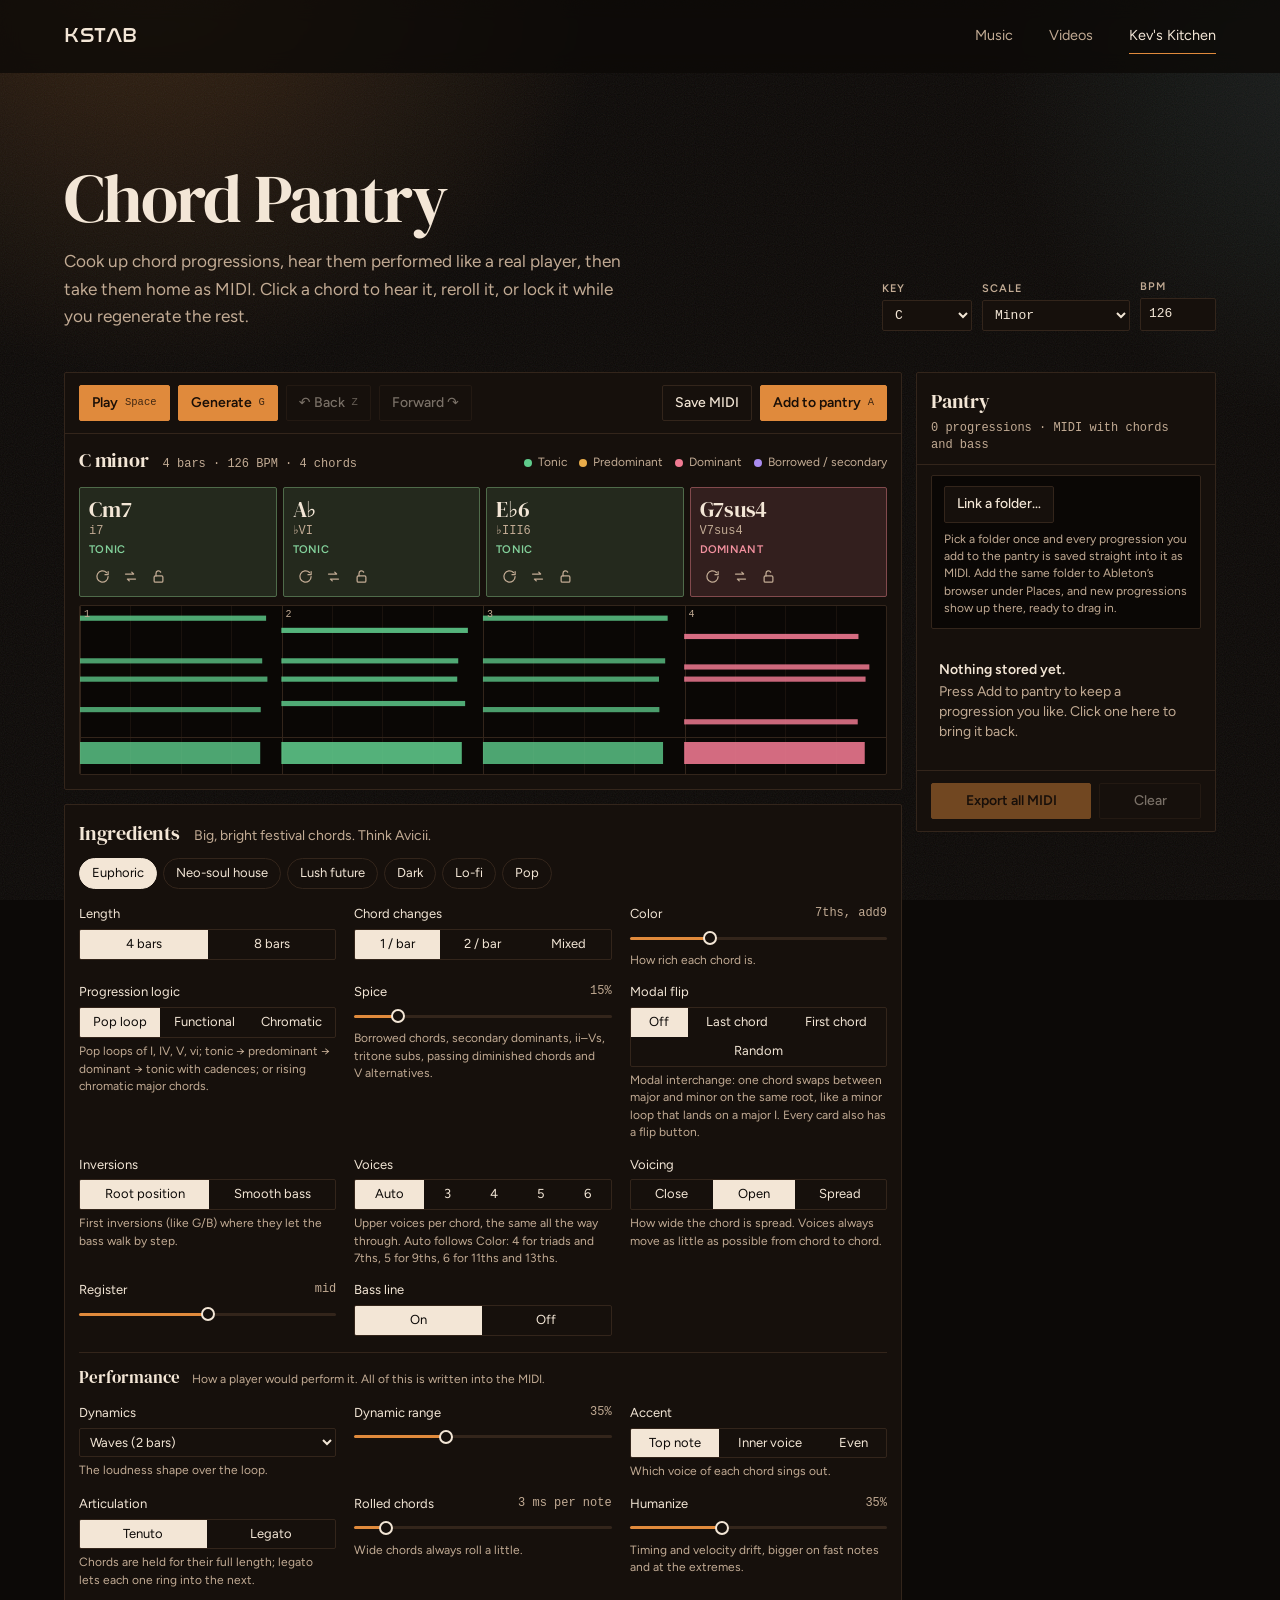
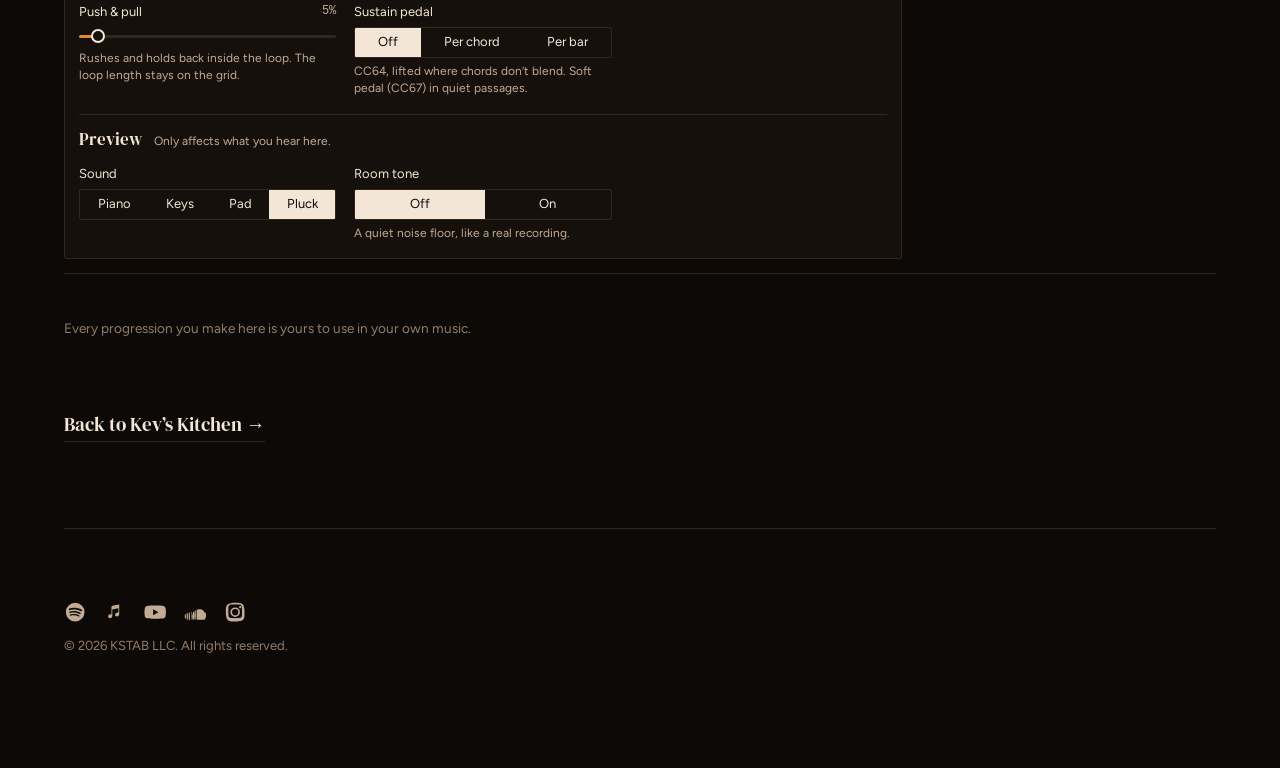
==== commit a189fecd: "Fix Impeccable findings: contrast, text size, headings, line length - Lighten --ink-faint to #937c66" ====
--- a/chord-pantry.html
+++ b/chord-pantry.html
@@ -52,7 +52,7 @@
 .tbtn.primary{background:var(--accent);color:var(--accent-ink);border-color:var(--accent);font-weight:600}
 .tbtn.primary:hover{filter:brightness(1.07)}
 .tbtn:disabled{opacity:.45;cursor:not-allowed}
-.tbtn kbd{font-family:var(--mono);font-size:10.5px;opacity:.65}
+.tbtn kbd{font-family:var(--mono);font-size:10.5px;opacity:.8}
 .spacer{flex:1}
 @media (max-width:560px){ .tbtn kbd{display:none} }
 
@@ -71,8 +71,8 @@
 .card:hover{background:color-mix(in oklab,var(--c) calc(var(--tint)*180%),var(--panel))}
 .card.playing{box-shadow:0 0 0 2px var(--c)}
 .card .nm{font-family:var(--display);font-size:clamp(17px,1.8vw,22px);font-weight:500;letter-spacing:-.01em;line-height:1.1;white-space:nowrap;overflow:hidden;text-overflow:ellipsis}
-.card .rn{font-family:var(--mono);font-size:11.5px;color:var(--muted);white-space:nowrap;overflow:hidden;text-overflow:ellipsis}
-.card .fn{font-size:10px;text-transform:uppercase;letter-spacing:.03em;font-weight:600;color:color-mix(in oklab,var(--c) 80%,var(--ink));white-space:nowrap;overflow:hidden;text-overflow:ellipsis}
+.card .rn{font-family:var(--mono);font-size:12px;color:var(--muted);white-space:nowrap;overflow:hidden;text-overflow:ellipsis}
+.card .fn{font-size:11px;text-transform:uppercase;letter-spacing:.03em;font-weight:600;color:color-mix(in oklab,var(--c) 80%,var(--ink));white-space:nowrap;overflow:hidden;text-overflow:ellipsis}
 .card .acts{display:flex;gap:2px;margin-top:4px}
 .card .ic{border:0;background:transparent;width:26px;height:24px;display:grid;place-items:center;border-radius:2px;color:var(--muted);cursor:pointer;padding:0}
 .card .ic:hover{background:color-mix(in oklab,var(--c) 22%,transparent);color:var(--ink)}
@@ -94,7 +94,7 @@
 .grid{display:grid;grid-template-columns:repeat(auto-fill,minmax(190px,1fr));gap:14px 18px;padding:12px 14px 16px}
 .prm{display:flex;flex-direction:column;gap:5px;min-width:0}
 .prm .row{display:flex;justify-content:space-between;gap:8px;font-size:13px}
-.prm .val{font-family:var(--mono);font-size:11.5px;color:var(--muted)}
+.prm .val{font-family:var(--mono);font-size:12px;color:var(--muted)}
 .seg{display:flex;border:1px solid var(--line);border-radius:2px;overflow:hidden;flex-wrap:wrap}
 .seg button{flex:1 1 auto;border:0;background:transparent;padding:5px 8px;cursor:pointer;font-size:13px;white-space:nowrap}
 .seg button[aria-pressed="true"]{background:var(--ink);color:var(--bg)}
@@ -110,7 +110,7 @@
 
 /* pantry */
 .pantry-head{display:flex;flex-direction:column;gap:4px;padding:14px 14px 10px;border-bottom:1px solid var(--line)}
-.pantry-head p{margin:0;font-family:var(--mono);font-size:11.5px;color:var(--muted)}
+.pantry-head p{margin:0;font-family:var(--mono);font-size:12px;color:var(--muted)}
 .plist{list-style:none;margin:0;padding:6px;display:flex;flex-direction:column;gap:2px;max-height:520px;overflow:auto}
 .plist li{display:grid;grid-template-columns:minmax(0,1fr) auto;gap:6px;align-items:center;padding:7px 8px;border-radius:2px}
 .plist li:hover{background:var(--sunk)}
--- a/styles.css
+++ b/styles.css
@@ -18,7 +18,7 @@
     --line:      #33251b;   /* hairline dividers */
     --ink:       #f3e6d6;   /* warm cream */
     --ink-soft:  #c2ab94;   /* muted secondary */
-    --ink-faint: #86705c;   /* faintest labels */
+    --ink-faint: #937c66;   /* faintest labels (4.6:1 or better on every site surface) */
     --accent:    #e08a3c;   /* amber */
     --accent-2:  #7fb6b3;   /* teal, for small labels */
 
@@ -32,6 +32,7 @@
     padding-bottom: var(--safe-b);
   }
   *,*::before,*::after{ box-sizing: inherit; }
+  p, li{ text-wrap: pretty; }  /* avoids one-word last lines */
   html{ scroll-behavior: smooth; scroll-padding-top: calc(4.5rem + var(--safe-t)); }
   @media (prefers-reduced-motion: reduce){ html{ scroll-behavior: auto; } }
 
@@ -238,7 +239,7 @@
   }
   .disco-info{ min-width:0; }
   .disco-title{ font-family:"DM Serif Display",Georgia,serif; font-weight:400; font-size:1.3rem; letter-spacing:-0.01em; margin:0; }
-  .disco-meta{ color:var(--ink-faint); font-size:0.82rem; margin:.2rem 0 0; }
+  .disco-meta{ color:var(--ink-faint); font-size:0.82rem; margin:.2rem 0 0; max-width:54ch; }
   .disco-links{ display:flex; gap:1.1rem; flex-wrap:wrap; }
   .disco-links a{
     color:var(--ink-soft); font-size:0.86rem; border-bottom:1px solid transparent;
@@ -368,7 +369,6 @@
 
 
 /* ---------- After Hours finish: amber pill buttons, softer boxes, teal labels ---------- */
-.hero h1{ color:#f6e2c8; text-shadow:0 0 40px rgba(224,138,60,.35); }
 .btn, .buy-btn{ background:var(--accent); border-color:var(--accent); color:#1a0f07; border-radius:999px; }
 .btn:hover, .btn:focus-visible, .buy-btn:hover, .buy-btn:focus-visible{ background:transparent; color:var(--accent); }
 .music-box, .store-inner{ border-radius:18px; background:linear-gradient(160deg, #1b130d, #120d0a); }
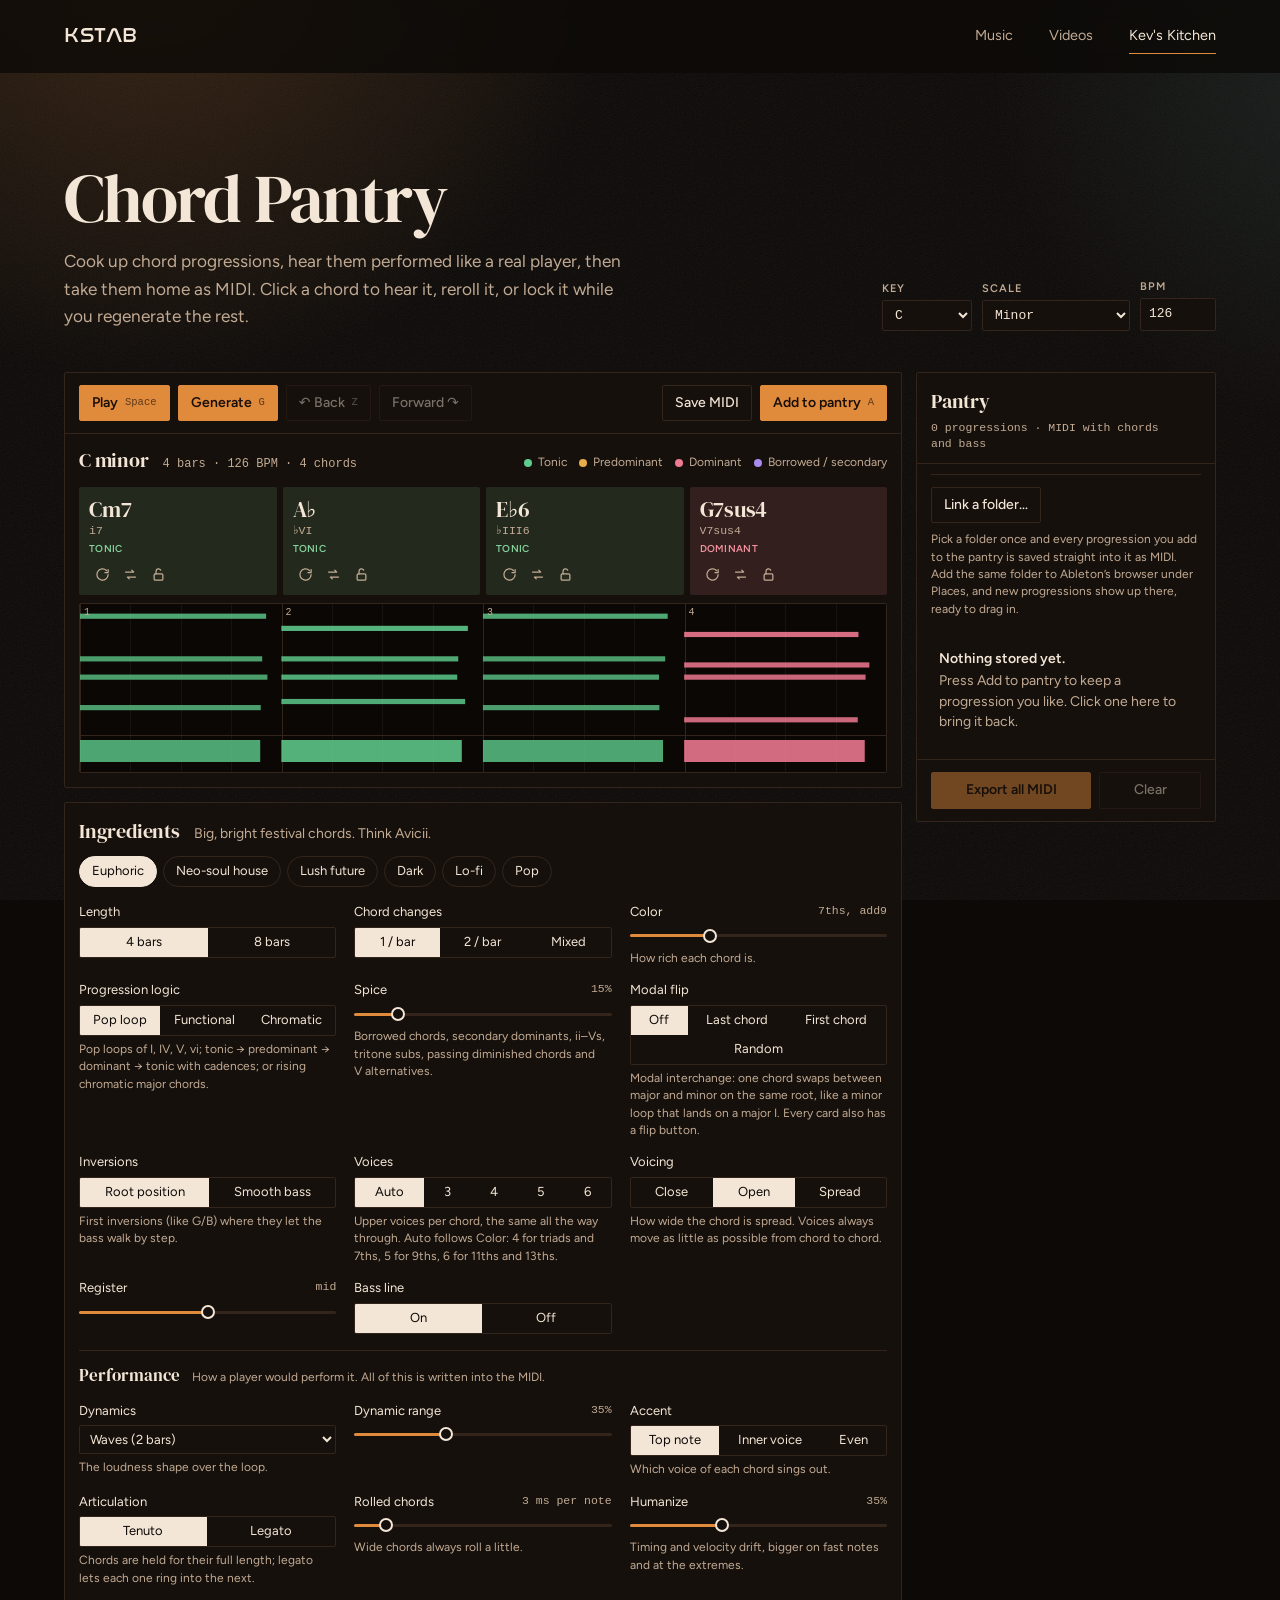
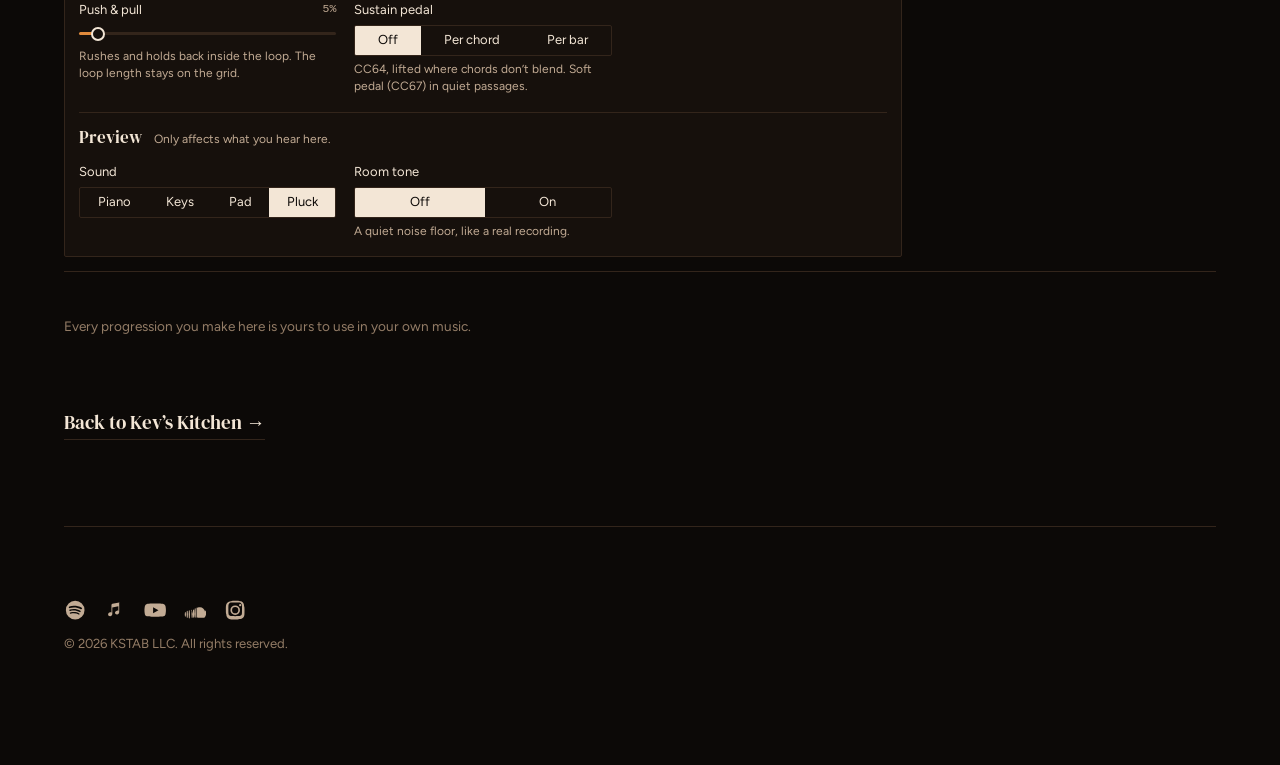
==== commit 9a563995: "Tighten Spice Drawer layout and remove nested boxes Spice Drawer (option 1 from the mockups): - Shor" ====
--- a/chord-pantry.html
+++ b/chord-pantry.html
@@ -52,7 +52,7 @@
 .tbtn.primary{background:var(--accent);color:var(--accent-ink);border-color:var(--accent);font-weight:600}
 .tbtn.primary:hover{filter:brightness(1.07)}
 .tbtn:disabled{opacity:.45;cursor:not-allowed}
-.tbtn kbd{font-family:var(--mono);font-size:10.5px;opacity:.8}
+.tbtn kbd{font-family:var(--mono);font-size:10.5px;opacity:.65}
 .spacer{flex:1}
 @media (max-width:560px){ .tbtn kbd{display:none} }
 
@@ -66,20 +66,20 @@
 .tl{overflow-x:auto;padding:12px 14px 14px}
 .tl-inner{min-width:680px;display:flex;flex-direction:column;gap:8px}
 .strip{display:grid;gap:6px}
-.card{--c:var(--f-tonic);position:relative;min-width:0;border:1px solid color-mix(in oklab,var(--c) 45%,var(--line));background:color-mix(in oklab,var(--c) calc(var(--tint)*100%),var(--panel));
+.card{--c:var(--f-tonic);position:relative;min-width:0;border:1px solid transparent;background:color-mix(in oklab,var(--c) calc(var(--tint)*100%),var(--panel));
   border-radius:2px;padding:9px 9px 8px;display:flex;flex-direction:column;gap:2px;cursor:pointer;text-align:left}
 .card:hover{background:color-mix(in oklab,var(--c) calc(var(--tint)*180%),var(--panel))}
 .card.playing{box-shadow:0 0 0 2px var(--c)}
 .card .nm{font-family:var(--display);font-size:clamp(17px,1.8vw,22px);font-weight:500;letter-spacing:-.01em;line-height:1.1;white-space:nowrap;overflow:hidden;text-overflow:ellipsis}
-.card .rn{font-family:var(--mono);font-size:12px;color:var(--muted);white-space:nowrap;overflow:hidden;text-overflow:ellipsis}
-.card .fn{font-size:11px;text-transform:uppercase;letter-spacing:.03em;font-weight:600;color:color-mix(in oklab,var(--c) 80%,var(--ink));white-space:nowrap;overflow:hidden;text-overflow:ellipsis}
+.card .rn{font-family:var(--mono);font-size:11.5px;color:var(--muted);white-space:nowrap;overflow:hidden;text-overflow:ellipsis}
+.card .fn{font-size:10px;text-transform:uppercase;letter-spacing:.03em;font-weight:600;color:color-mix(in oklab,var(--c) 80%,var(--ink));white-space:nowrap;overflow:hidden;text-overflow:ellipsis}
 .card .acts{display:flex;gap:2px;margin-top:4px}
 .card .ic{border:0;background:transparent;width:26px;height:24px;display:grid;place-items:center;border-radius:2px;color:var(--muted);cursor:pointer;padding:0}
 .card .ic:hover{background:color-mix(in oklab,var(--c) 22%,transparent);color:var(--ink)}
 .card .ic[aria-pressed="true"]{color:var(--c)}
 .card .ic svg{width:15px;height:15px}
 .card .ic:disabled{opacity:.3;cursor:default}
-.card.locked{border-style:dashed}
+.card.locked{border-style:dashed;border-color:color-mix(in oklab,var(--c) 55%,var(--line))}
 .card.f-pre{--c:var(--f-pre)} .card.f-dom{--c:var(--f-dom)} .card.f-color,.card.f-sec{--c:var(--f-color)}
 canvas.roll{width:100%;height:170px;display:block;border-radius:2px;background:var(--sunk);border:1px solid var(--line)}
 
@@ -94,7 +94,7 @@
 .grid{display:grid;grid-template-columns:repeat(auto-fill,minmax(190px,1fr));gap:14px 18px;padding:12px 14px 16px}
 .prm{display:flex;flex-direction:column;gap:5px;min-width:0}
 .prm .row{display:flex;justify-content:space-between;gap:8px;font-size:13px}
-.prm .val{font-family:var(--mono);font-size:12px;color:var(--muted)}
+.prm .val{font-family:var(--mono);font-size:11.5px;color:var(--muted)}
 .seg{display:flex;border:1px solid var(--line);border-radius:2px;overflow:hidden;flex-wrap:wrap}
 .seg button{flex:1 1 auto;border:0;background:transparent;padding:5px 8px;cursor:pointer;font-size:13px;white-space:nowrap}
 .seg button[aria-pressed="true"]{background:var(--ink);color:var(--bg)}
@@ -110,7 +110,7 @@
 
 /* pantry */
 .pantry-head{display:flex;flex-direction:column;gap:4px;padding:14px 14px 10px;border-bottom:1px solid var(--line)}
-.pantry-head p{margin:0;font-family:var(--mono);font-size:12px;color:var(--muted)}
+.pantry-head p{margin:0;font-family:var(--mono);font-size:11.5px;color:var(--muted)}
 .plist{list-style:none;margin:0;padding:6px;display:flex;flex-direction:column;gap:2px;max-height:520px;overflow:auto}
 .plist li{display:grid;grid-template-columns:minmax(0,1fr) auto;gap:6px;align-items:center;padding:7px 8px;border-radius:2px}
 .plist li:hover{background:var(--sunk)}
@@ -121,7 +121,7 @@
 .plist .del:hover{background:var(--panel);color:var(--ink)}
 .plist .empty{display:block;padding:14px 8px;color:var(--muted)}
 .plist .empty strong{display:block;color:var(--ink);font-weight:600;margin-bottom:2px}
-.folder{margin:10px 14px 4px;padding:10px 12px;border:1px solid var(--line);border-radius:2px;background:var(--sunk);display:flex;flex-direction:column;gap:8px;font-size:13px}
+.folder{margin:10px 14px 4px;padding:12px 0 0;border:0;border-top:1px solid var(--line);border-radius:0;background:transparent;display:flex;flex-direction:column;gap:8px;font-size:13px}
 .folder .f-row{display:flex;flex-wrap:wrap;gap:8px;align-items:center}
 .folder .f-name{font-weight:600;overflow-wrap:anywhere}
 .folder .f-help{font-size:12px;color:var(--muted);margin:0}
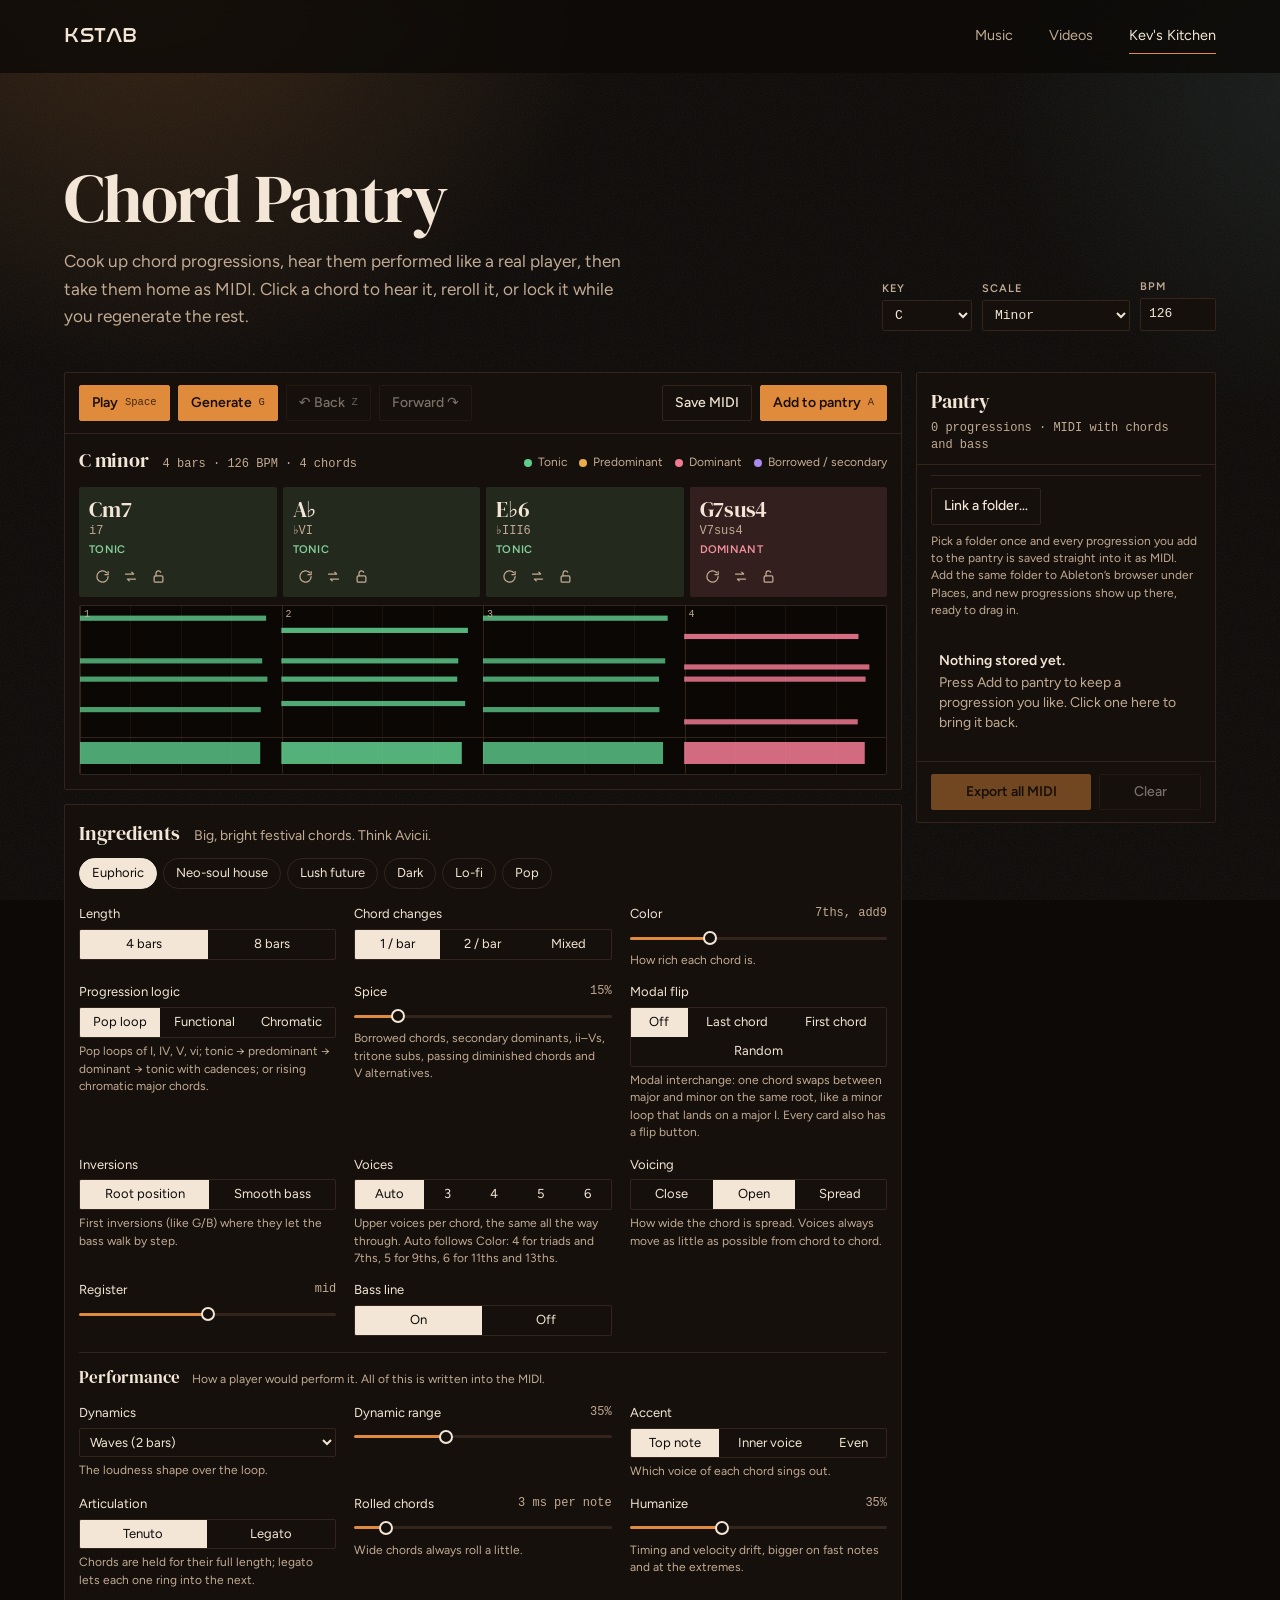
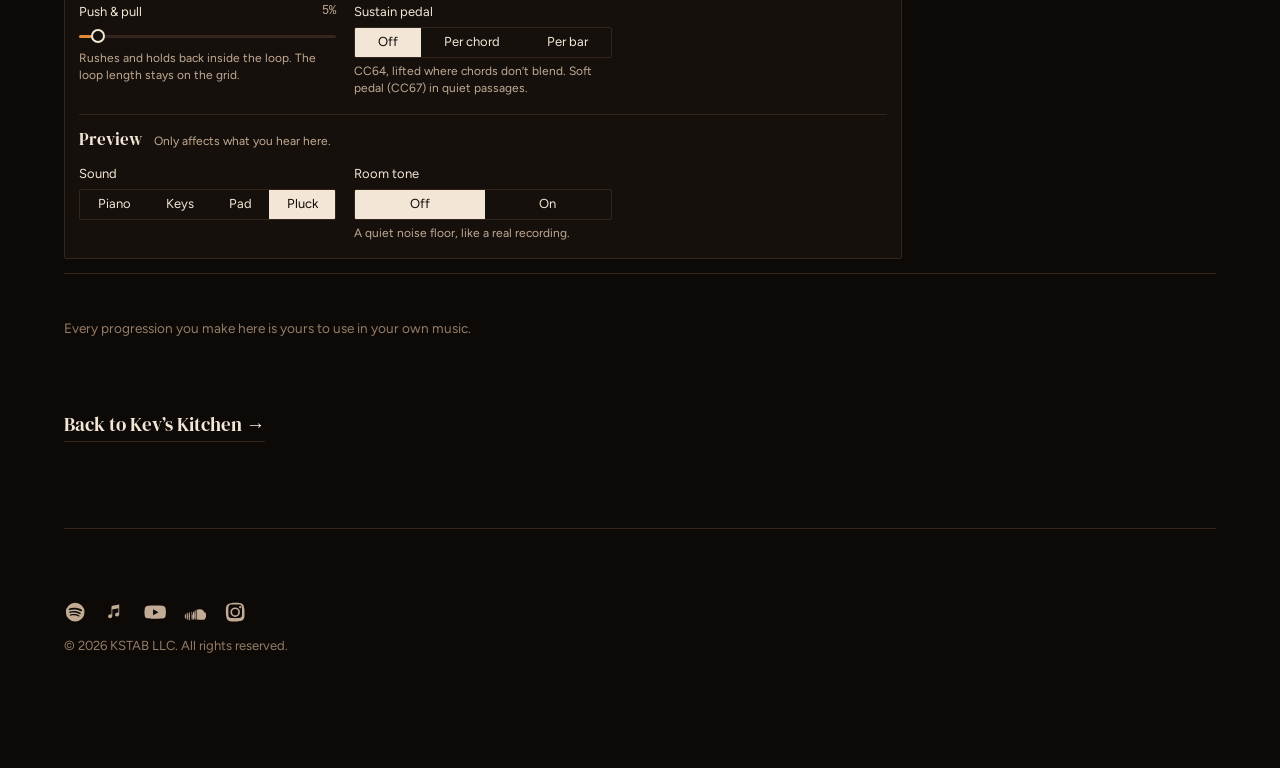
==== commit 31d54ce7: "Fix Impeccable findings: contrast, text size, headings, line length (#2) - Lighten --ink-faint to #9" ====
--- a/chord-pantry.html
+++ b/chord-pantry.html
@@ -52,7 +52,7 @@
 .tbtn.primary{background:var(--accent);color:var(--accent-ink);border-color:var(--accent);font-weight:600}
 .tbtn.primary:hover{filter:brightness(1.07)}
 .tbtn:disabled{opacity:.45;cursor:not-allowed}
-.tbtn kbd{font-family:var(--mono);font-size:10.5px;opacity:.65}
+.tbtn kbd{font-family:var(--mono);font-size:10.5px;opacity:.8}
 .spacer{flex:1}
 @media (max-width:560px){ .tbtn kbd{display:none} }
 
@@ -71,8 +71,8 @@
 .card:hover{background:color-mix(in oklab,var(--c) calc(var(--tint)*180%),var(--panel))}
 .card.playing{box-shadow:0 0 0 2px var(--c)}
 .card .nm{font-family:var(--display);font-size:clamp(17px,1.8vw,22px);font-weight:500;letter-spacing:-.01em;line-height:1.1;white-space:nowrap;overflow:hidden;text-overflow:ellipsis}
-.card .rn{font-family:var(--mono);font-size:11.5px;color:var(--muted);white-space:nowrap;overflow:hidden;text-overflow:ellipsis}
-.card .fn{font-size:10px;text-transform:uppercase;letter-spacing:.03em;font-weight:600;color:color-mix(in oklab,var(--c) 80%,var(--ink));white-space:nowrap;overflow:hidden;text-overflow:ellipsis}
+.card .rn{font-family:var(--mono);font-size:12px;color:var(--muted);white-space:nowrap;overflow:hidden;text-overflow:ellipsis}
+.card .fn{font-size:11px;text-transform:uppercase;letter-spacing:.03em;font-weight:600;color:color-mix(in oklab,var(--c) 80%,var(--ink));white-space:nowrap;overflow:hidden;text-overflow:ellipsis}
 .card .acts{display:flex;gap:2px;margin-top:4px}
 .card .ic{border:0;background:transparent;width:26px;height:24px;display:grid;place-items:center;border-radius:2px;color:var(--muted);cursor:pointer;padding:0}
 .card .ic:hover{background:color-mix(in oklab,var(--c) 22%,transparent);color:var(--ink)}
@@ -94,7 +94,7 @@
 .grid{display:grid;grid-template-columns:repeat(auto-fill,minmax(190px,1fr));gap:14px 18px;padding:12px 14px 16px}
 .prm{display:flex;flex-direction:column;gap:5px;min-width:0}
 .prm .row{display:flex;justify-content:space-between;gap:8px;font-size:13px}
-.prm .val{font-family:var(--mono);font-size:11.5px;color:var(--muted)}
+.prm .val{font-family:var(--mono);font-size:12px;color:var(--muted)}
 .seg{display:flex;border:1px solid var(--line);border-radius:2px;overflow:hidden;flex-wrap:wrap}
 .seg button{flex:1 1 auto;border:0;background:transparent;padding:5px 8px;cursor:pointer;font-size:13px;white-space:nowrap}
 .seg button[aria-pressed="true"]{background:var(--ink);color:var(--bg)}
@@ -110,7 +110,7 @@
 
 /* pantry */
 .pantry-head{display:flex;flex-direction:column;gap:4px;padding:14px 14px 10px;border-bottom:1px solid var(--line)}
-.pantry-head p{margin:0;font-family:var(--mono);font-size:11.5px;color:var(--muted)}
+.pantry-head p{margin:0;font-family:var(--mono);font-size:12px;color:var(--muted)}
 .plist{list-style:none;margin:0;padding:6px;display:flex;flex-direction:column;gap:2px;max-height:520px;overflow:auto}
 .plist li{display:grid;grid-template-columns:minmax(0,1fr) auto;gap:6px;align-items:center;padding:7px 8px;border-radius:2px}
 .plist li:hover{background:var(--sunk)}
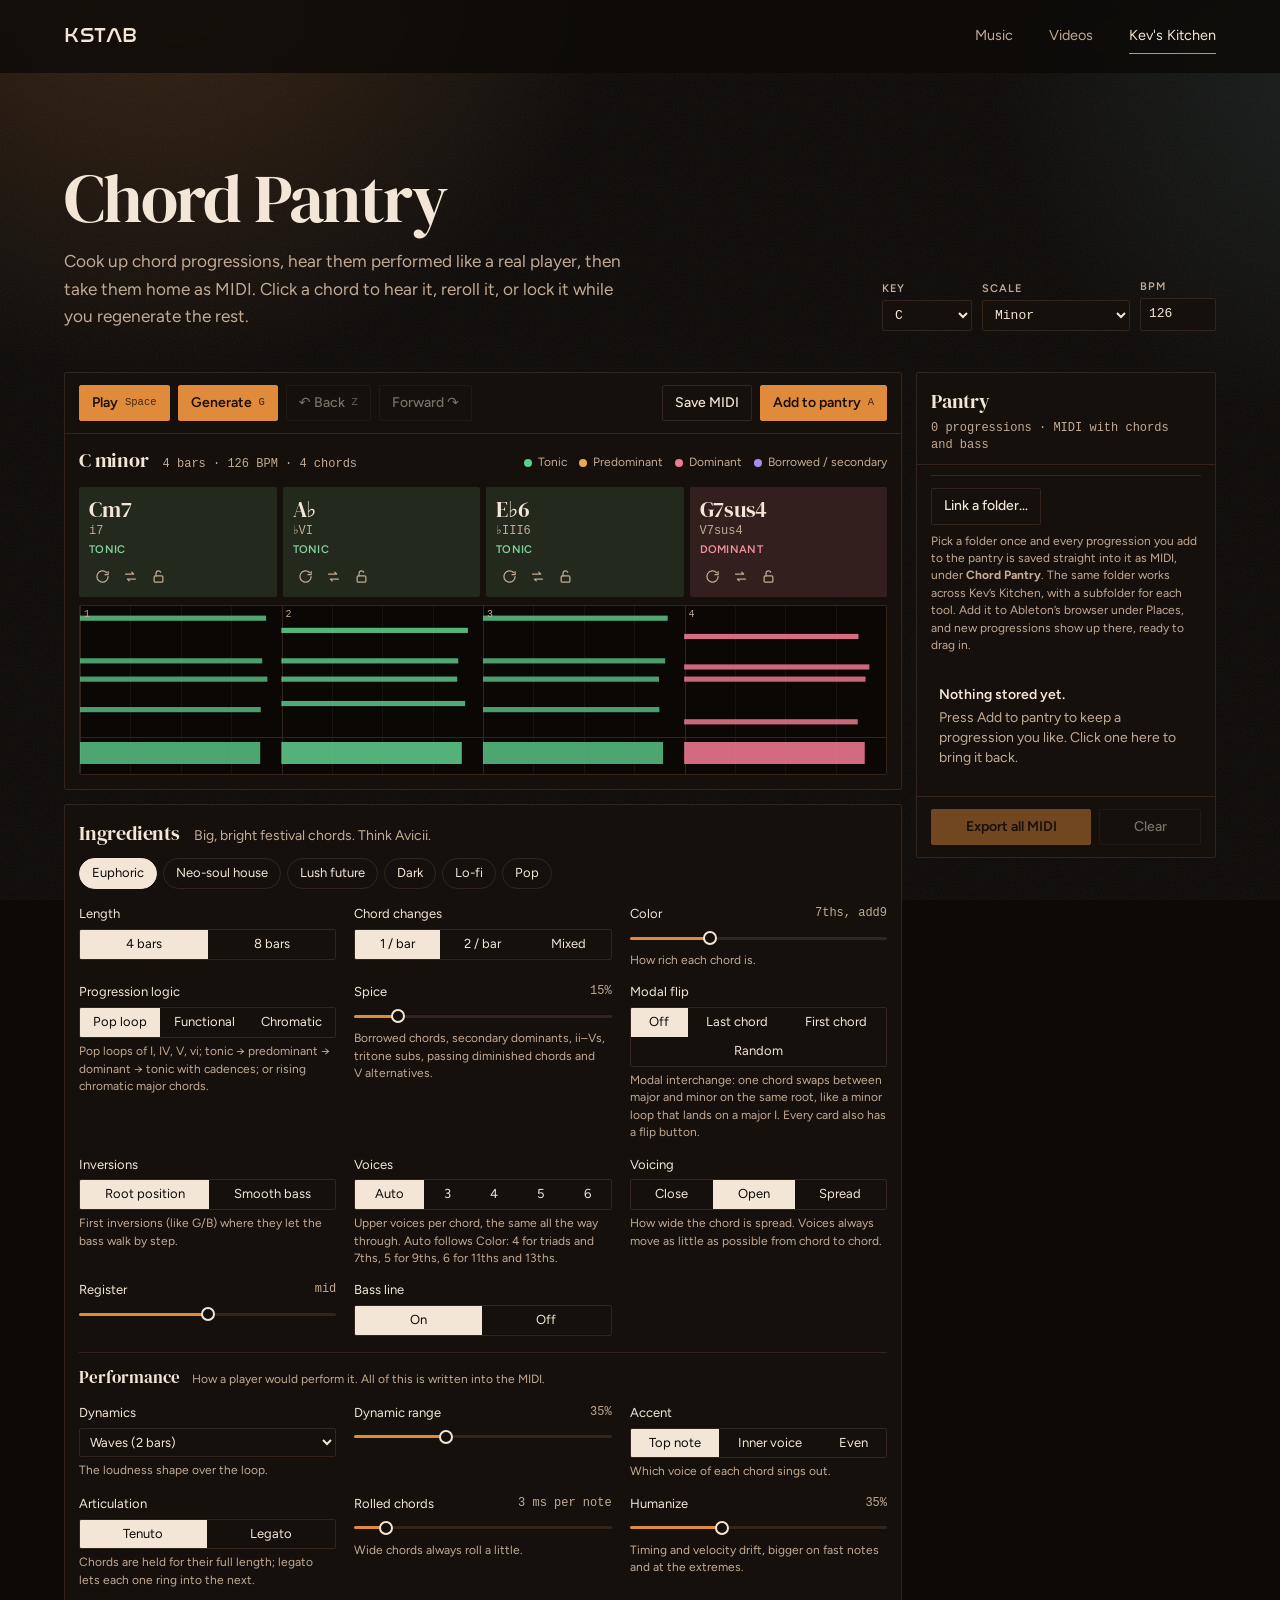
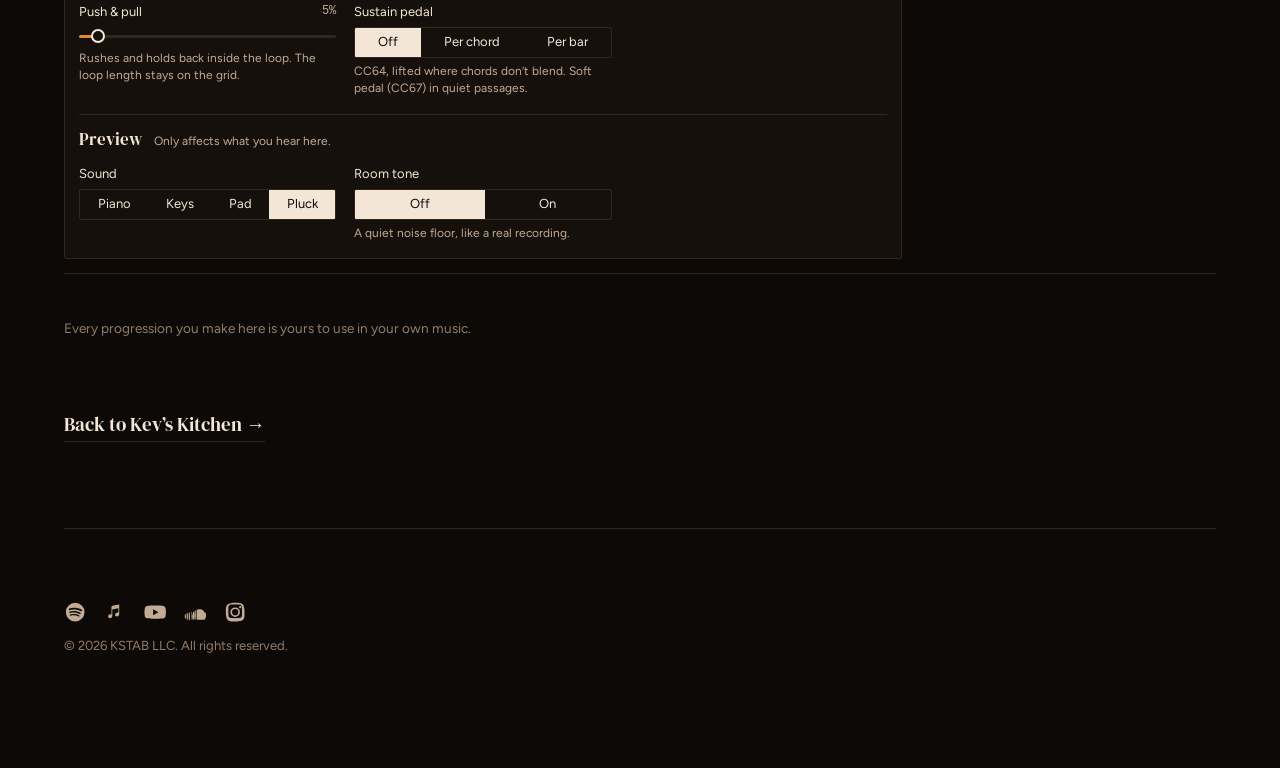
==== commit 974b6daa: "One linked folder for Kev's Kitchen, with a subfolder per tool Waverunner can now save wavetables in" ====
--- a/chord-pantry.html
+++ b/chord-pantry.html
@@ -1042,7 +1042,7 @@
   catch(e){ const c=e&&e.code; toast(c==='declined'?'Save canceled.':c==='rate_limited'?'A save prompt is already open.':'Couldn’t save the file here.'); }
 }
 /* Linked folder (Chrome/Edge on the site or the desktop copy): MIDI is written straight into a folder on disk,
-   e.g. one added to Ableton's browser under Places. Shares the folder link with Spice Drawer (same site, same store). */
+   e.g. one added to Ableton's browser under Places. Shares the folder link with Spice Drawer and Waverunner (same site, same store); each tool has its own subfolder. */
 const CAN_LINK = LOCAL && typeof window.showDirectoryPicker==='function';
 const SUB='Chord Pantry';
 let dirH=null;
@@ -1077,11 +1077,11 @@
   const box=$('#folderBox'); if(!box) return;
   box.hidden=!CAN_LINK; if(!CAN_LINK) return;
   if(dirH){
-    box.innerHTML=`<div class="f-row"><span>Saving to</span><span class="f-name"></span></div><div class="f-row"><button type="button" class="linkbtn" id="fChange">Change folder</button><button type="button" class="linkbtn" id="fUnlink">Unlink</button></div><p class="f-help">Every progression you add to the pantry is saved as MIDI in <b>${SUB}</b> inside this folder. In Ableton, add the folder under Places (Add Folder…) and drag the clips from the browser.</p>`;
+    box.innerHTML=`<div class="f-row"><span>Saving to</span><span class="f-name"></span></div><div class="f-row"><button type="button" class="linkbtn" id="fChange">Change folder</button><button type="button" class="linkbtn" id="fUnlink">Unlink</button></div><p class="f-help">Every progression you add to the pantry is saved as MIDI in <b>${SUB}</b> inside this folder. It’s one folder for all of Kev’s Kitchen: Spice Drawer and Waverunner save into their own folders beside it. In Ableton, add the folder under Places (Add Folder…) and drag the clips from the browser.</p>`;
     box.querySelector('.f-name').textContent=dirH.name;
     box.querySelector('#fChange').onclick=linkDir; box.querySelector('#fUnlink').onclick=unlinkDir;
   } else {
-    box.innerHTML=`<div class="f-row"><button type="button" class="tbtn" id="fLink">Link a folder…</button></div><p class="f-help">Pick a folder once and every progression you add to the pantry is saved straight into it as MIDI. Add the same folder to Ableton’s browser under Places, and new progressions show up there, ready to drag in.</p>`;
+    box.innerHTML=`<div class="f-row"><button type="button" class="tbtn" id="fLink">Link a folder…</button></div><p class="f-help">Pick a folder once and every progression you add to the pantry is saved straight into it as MIDI, under <b>${SUB}</b>. The same folder works across Kev’s Kitchen, with a subfolder for each tool. Add it to Ableton’s browser under Places, and new progressions show up there, ready to drag in.</p>`;
     box.querySelector('#fLink').onclick=linkDir;
   } }
 async function saveCurrent(){
